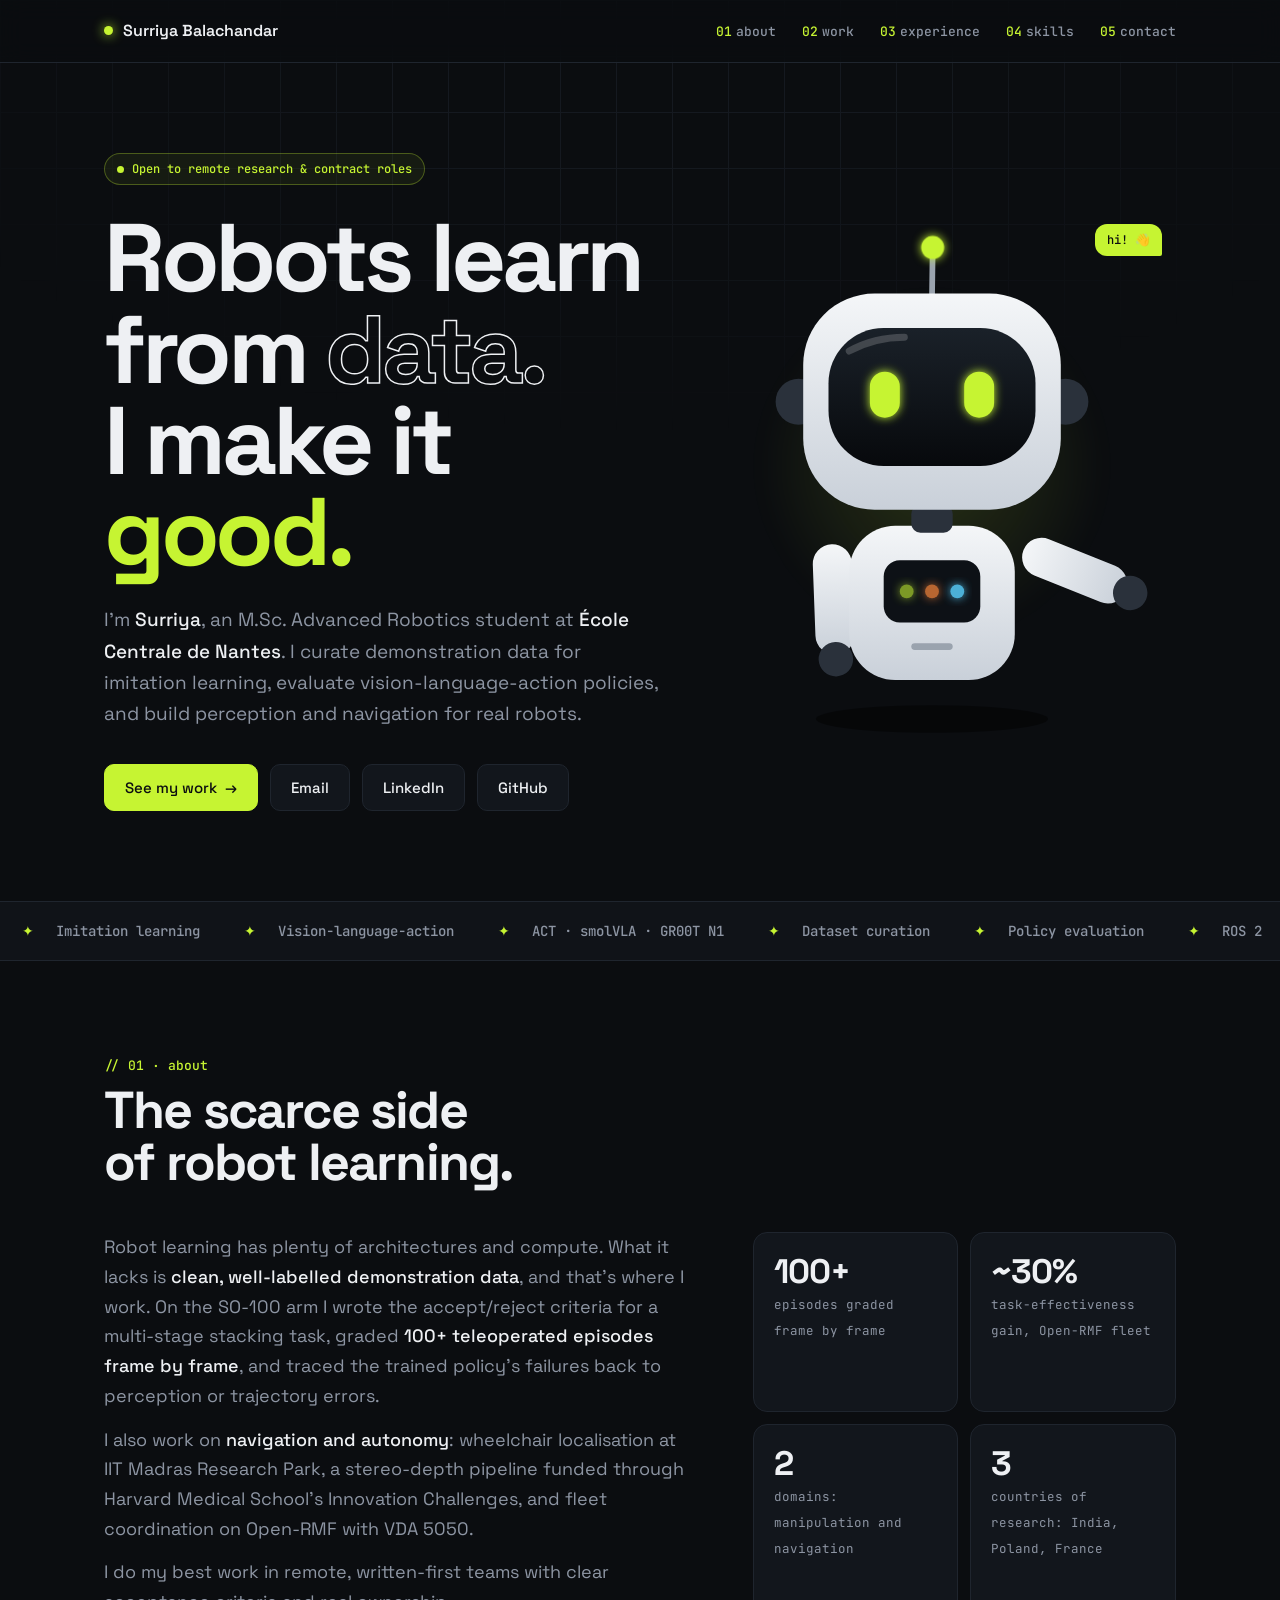
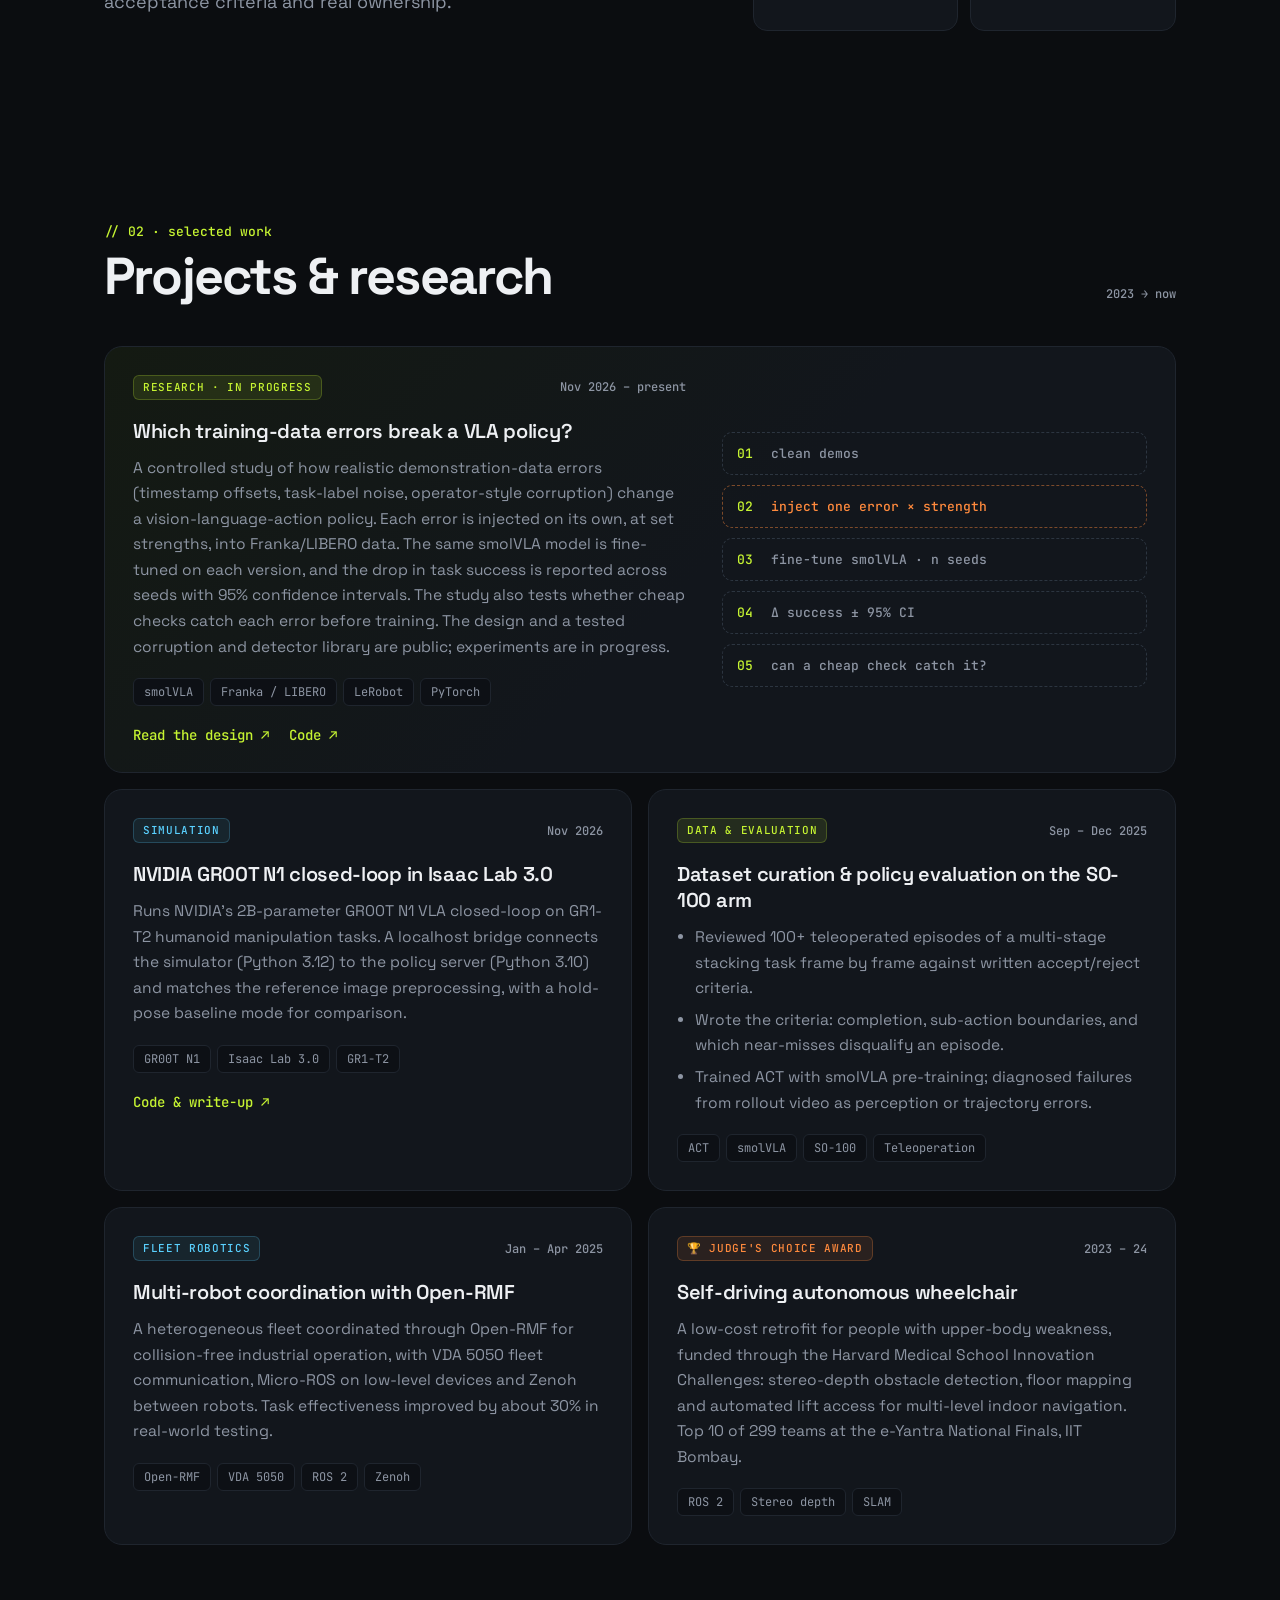
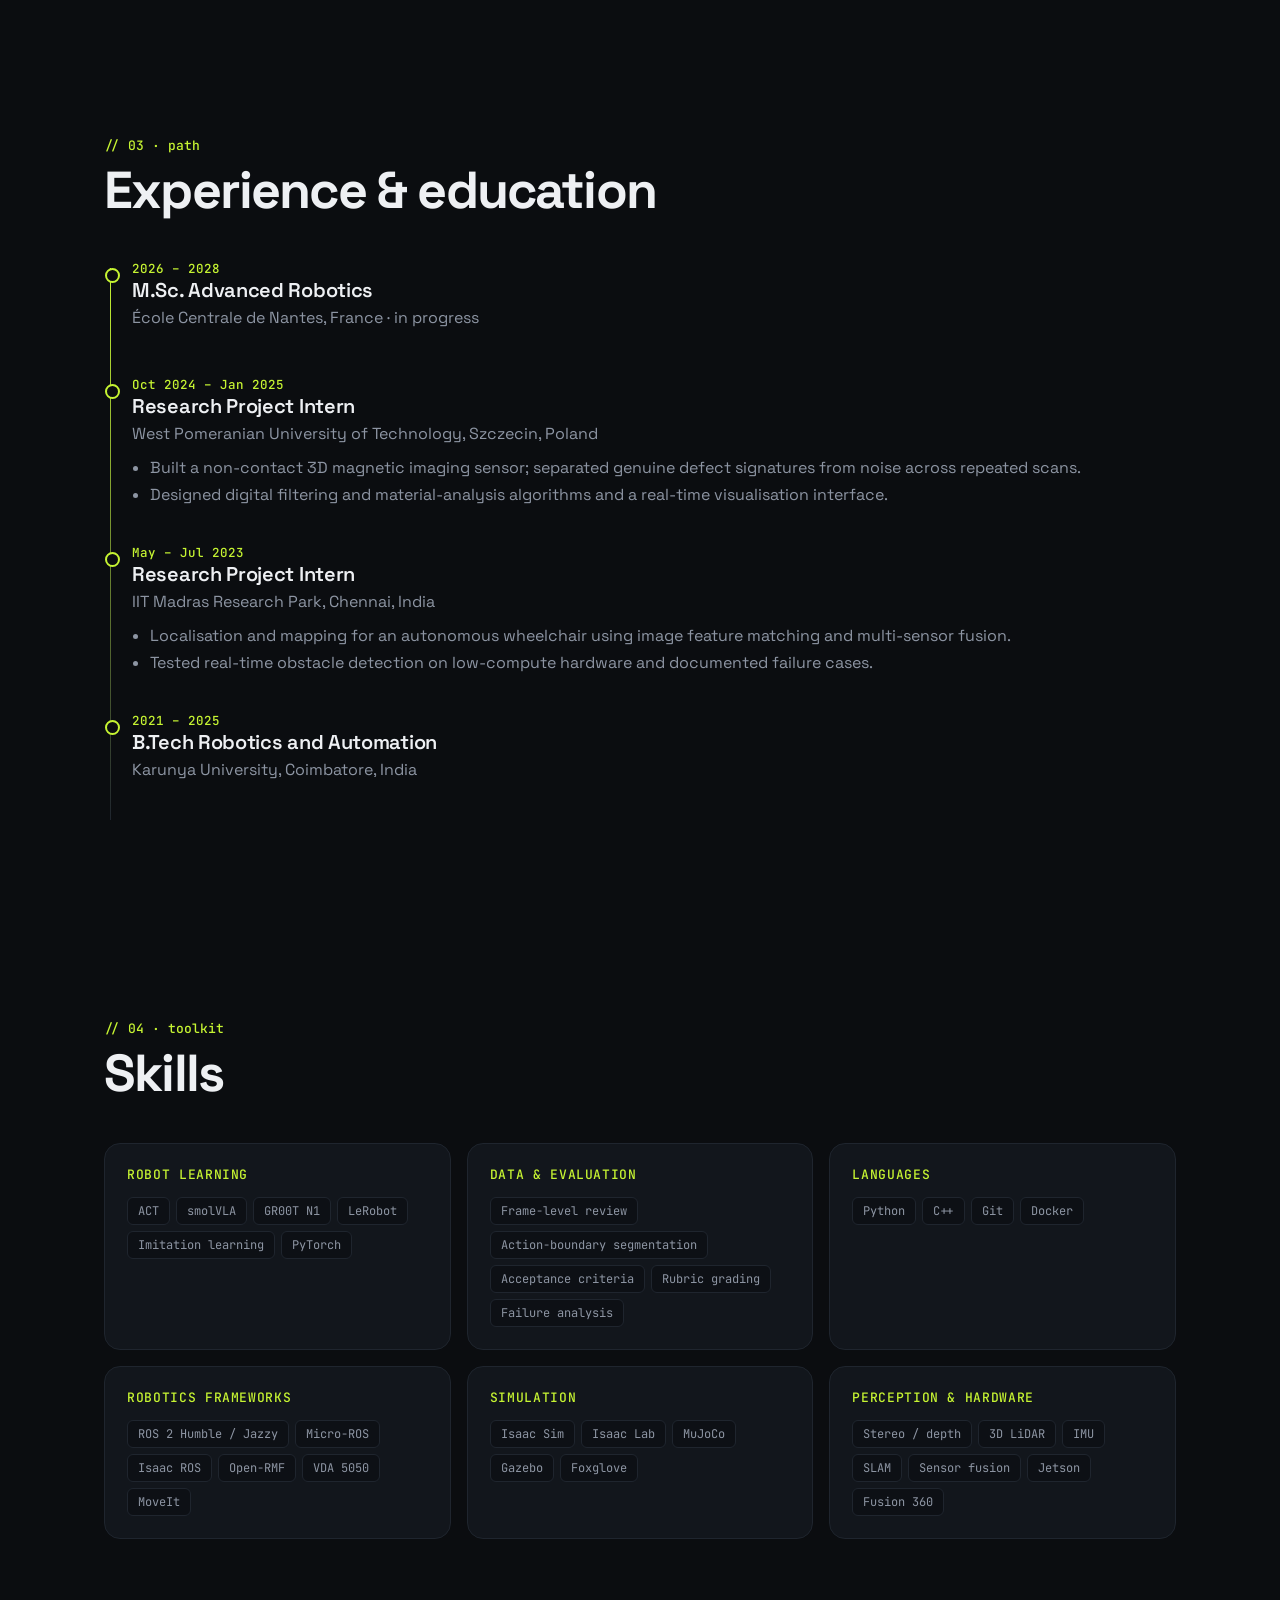
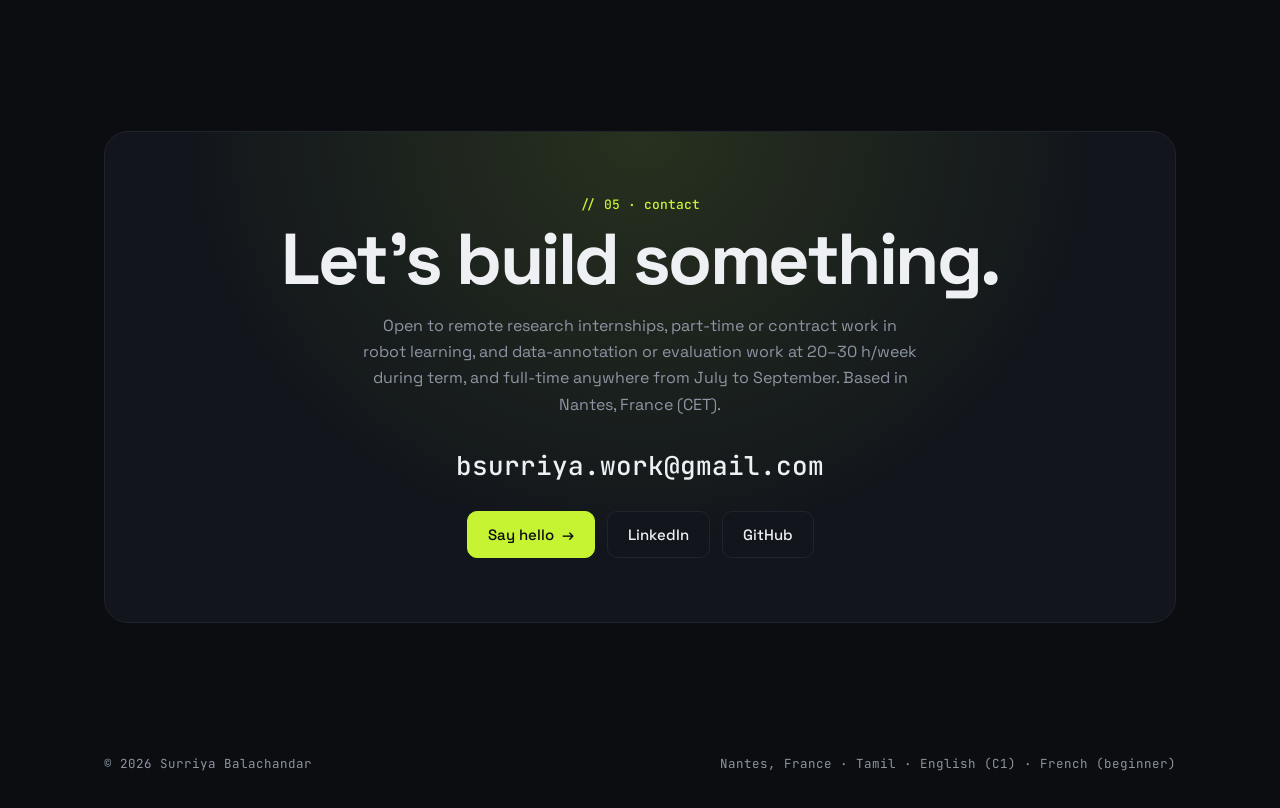
==== index.html @ 829dcd3b "Creative redesign: dark lab theme, bento projects, interactive robot character" ====
<!DOCTYPE html>
<html lang="en">
<head>
<meta charset="UTF-8">
<meta name="viewport" content="width=device-width, initial-scale=1.0">
<title>Surriya Balachandar · Robotics, Robot Data &amp; Evaluation</title>
<meta name="description" content="Surriya Balachandar: M.Sc. Advanced Robotics student at École Centrale de Nantes. Robot-learning data curation, VLA evaluation, manipulation and autonomous navigation.">
<meta property="og:title" content="Surriya Balachandar · Robotics, Robot Data &amp; Evaluation">
<meta property="og:description" content="Robot-learning data curation, VLA evaluation, manipulation and autonomous navigation.">
<meta property="og:type" content="website">
<meta property="og:url" content="https://surriya.vercel.app/">
<meta name="theme-color" content="#0b0d10">
<link rel="preconnect" href="https://fonts.googleapis.com">
<link rel="preconnect" href="https://fonts.gstatic.com" crossorigin>
<link href="https://fonts.googleapis.com/css2?family=Space+Grotesk:wght@400;500;600;700&family=JetBrains+Mono:wght@400;500&display=swap" rel="stylesheet">
<style>
:root{
  --bg:#0b0d10; --bg2:#101318; --card:#12161c; --ink:#eef0f3; --muted:#8d95a3; --line:#1f252e;
  --lime:#c6f432; --orange:#ff8a3d; --cyan:#5ad1ff;
  --sans:"Space Grotesk",system-ui,-apple-system,"Segoe UI",sans-serif;
  --mono:"JetBrains Mono",ui-monospace,Menlo,monospace;
  color-scheme:dark;
}
*{box-sizing:border-box}
html{scroll-behavior:smooth}
body{margin:0;background:var(--bg);color:var(--ink);font:16px/1.65 var(--sans);-webkit-font-smoothing:antialiased;overflow-x:hidden}
body::before{content:"";position:fixed;inset:0;z-index:-1;pointer-events:none;
  background-image:linear-gradient(var(--line) 1px,transparent 1px),linear-gradient(90deg,var(--line) 1px,transparent 1px);
  background-size:56px 56px;mask-image:radial-gradient(ellipse 80% 60% at 50% 0%,#000 30%,transparent 80%);opacity:.55}
a{color:var(--lime);text-decoration:none}
.wrap{max-width:1120px;margin:0 auto;padding-inline:24px}
::selection{background:var(--lime);color:#000}

/* nav */
header.nav{position:sticky;top:0;z-index:20;background:rgba(11,13,16,.72);backdrop-filter:blur(12px);border-bottom:1px solid var(--line)}
header.nav .wrap{display:flex;align-items:center;justify-content:space-between;height:62px}
.brand{display:flex;align-items:center;gap:10px;color:var(--ink);font-weight:600}
.brand i{width:9px;height:9px;border-radius:50%;background:var(--lime);box-shadow:0 0 12px var(--lime);animation:pulse 2s infinite}
@keyframes pulse{50%{opacity:.35}}
nav ul{display:flex;gap:26px;list-style:none;margin:0;padding:0;font:500 13px var(--mono)}
nav a{color:var(--muted)} nav a:hover{color:var(--lime)}
nav a span{color:var(--lime);margin-right:4px}

/* hero */
.hero{display:grid;grid-template-columns:1.15fr 1fr;gap:24px;align-items:center;min-height:calc(100vh - 62px);padding-block:40px}
.status-pill{display:inline-flex;align-items:center;gap:8px;font:500 12px var(--mono);color:var(--lime);
  border:1px solid rgba(198,244,50,.3);background:rgba(198,244,50,.06);padding:7px 12px;border-radius:999px;margin-bottom:28px}
.status-pill i{width:7px;height:7px;border-radius:50%;background:var(--lime);animation:pulse 1.6s infinite}
h1{font-size:clamp(46px,8vw,96px);line-height:.95;letter-spacing:-.045em;margin:0 0 26px;font-weight:700}
h1 .outline{color:transparent;-webkit-text-stroke:1.5px var(--ink)}
h1 .hl{color:var(--lime)}
.lede{font-size:clamp(17px,1.9vw,19px);color:var(--muted);max-width:52ch;margin:0 0 34px}
.lede b{color:var(--ink);font-weight:500}
.cta{display:flex;flex-wrap:wrap;gap:12px}
.btn{display:inline-flex;align-items:center;gap:8px;padding:13px 20px;border-radius:10px;font:500 15px var(--sans);
  border:1px solid var(--line);color:var(--ink);background:var(--card);transition:transform .2s,border-color .2s,background .2s}
.btn:hover{transform:translateY(-2px);border-color:var(--muted)}
.btn.primary{background:var(--lime);color:#0b0d10;border-color:var(--lime)}
.btn.primary:hover{background:#d6ff55}
.btn .arr{transition:transform .2s} .btn:hover .arr{transform:translateX(3px)}

/* robot */
.bot-stage{position:relative;justify-self:center;width:100%;max-width:460px;aspect-ratio:400/460}
.bot-stage::before{content:"";position:absolute;inset:12% 8% 18%;border-radius:50%;
  background:radial-gradient(circle,rgba(198,244,50,.16),transparent 65%);filter:blur(10px)}
.bot-stage svg{position:relative;width:100%;height:100%;overflow:visible}
.bot-say{position:absolute;top:2%;right:0;font:500 12px var(--mono);color:#0b0d10;background:var(--lime);
  padding:8px 12px;border-radius:12px 12px 2px 12px;opacity:0;transform:translateY(6px);transition:.3s;pointer-events:none;white-space:nowrap}
.bot-say.on{opacity:1;transform:none}

/* ticker */
.ticker{border-block:1px solid var(--line);background:var(--bg2);overflow:hidden;white-space:nowrap;padding-block:16px}
.ticker div{display:inline-block;animation:scroll 40s linear infinite;font:500 14px var(--mono);color:var(--muted)}
.ticker span{margin-inline:22px} .ticker span::before{content:"✦";color:var(--lime);margin-right:22px}
@keyframes scroll{to{transform:translateX(-50%)}}

/* sections */
section{padding-block:96px}
.sec-head{display:flex;align-items:flex-end;justify-content:space-between;gap:20px;margin-bottom:44px;flex-wrap:wrap}
.kicker{font:500 13px var(--mono);color:var(--lime);margin-bottom:10px;display:block}
h2{font-size:clamp(32px,4.4vw,52px);line-height:1;letter-spacing:-.035em;margin:0;font-weight:700}
h3{font-size:20px;margin:0;letter-spacing:-.015em;font-weight:600;line-height:1.3}
p{margin:0 0 14px}
.muted{color:var(--muted)}

/* about */
.about{display:grid;grid-template-columns:1.4fr 1fr;gap:56px}
.about p{font-size:18px;color:var(--muted)} .about p b{color:var(--ink);font-weight:500}
.stats{display:grid;grid-template-columns:1fr 1fr;gap:12px}
.stat{border:1px solid var(--line);background:var(--card);border-radius:14px;padding:20px}
.stat strong{display:block;font-size:34px;letter-spacing:-.03em;line-height:1.1;color:var(--ink)}
.stat span{font:400 12.5px/1.4 var(--mono);color:var(--muted)}

/* bento */
.bento{display:grid;grid-template-columns:repeat(6,1fr);gap:16px}
.card{--mx:50%;--my:50%;position:relative;grid-column:span 3;background:var(--card);border:1px solid var(--line);border-radius:18px;
  padding:28px;overflow:hidden;transition:border-color .3s,transform .3s}
.card::before{content:"";position:absolute;inset:0;pointer-events:none;opacity:0;transition:opacity .3s;
  background:radial-gradient(420px circle at var(--mx) var(--my),rgba(198,244,50,.09),transparent 45%)}
.card:hover{border-color:#2f3845;transform:translateY(-3px)} .card:hover::before{opacity:1}
.card.wide{grid-column:span 6;display:grid;grid-template-columns:1.3fr 1fr;gap:36px;
  background:linear-gradient(135deg,#141a12,var(--card) 55%)}
.card.third{grid-column:span 2}
.card .top{display:flex;justify-content:space-between;align-items:center;gap:12px;margin-bottom:18px;flex-wrap:wrap}
.chip{font:500 11px/1 var(--mono);text-transform:uppercase;letter-spacing:.06em;padding:6px 9px;border-radius:6px;
  background:rgba(198,244,50,.1);color:var(--lime);border:1px solid rgba(198,244,50,.22)}
.chip.o{background:rgba(255,138,61,.1);color:var(--orange);border-color:rgba(255,138,61,.25)}
.chip.c{background:rgba(90,209,255,.08);color:var(--cyan);border-color:rgba(90,209,255,.22)}
.date{font:500 12px var(--mono);color:var(--muted)}
.card p,.card li{color:var(--muted);font-size:15.5px}
.card h3{margin-bottom:12px}
.card ul{margin:0;padding-left:18px} .card li{margin-bottom:6px}
.tags{display:flex;flex-wrap:wrap;gap:6px;margin-top:18px}
.tags span{font:400 12px/1 var(--mono);padding:7px 10px;border-radius:6px;background:#0d1015;border:1px solid var(--line);color:var(--muted)}
.links{display:flex;flex-wrap:wrap;gap:20px;margin-top:20px;font:500 14px var(--mono)}
.links a:hover{text-decoration:underline}
.pipeline{align-self:center;display:grid;gap:10px;font:500 13px var(--mono)}
.pipeline div{display:flex;align-items:center;gap:12px;padding:12px 14px;border:1px dashed #2c3540;border-radius:10px;color:var(--muted)}
.pipeline b{color:var(--lime);font-weight:500;width:22px}
.pipeline .x{border-color:rgba(255,138,61,.45);color:var(--orange)}

/* experience */
.tl{position:relative;padding-left:28px}
.tl::before{content:"";position:absolute;left:6px;top:8px;bottom:8px;width:1px;background:linear-gradient(var(--lime),var(--line))}
.job{position:relative;padding-bottom:36px}
.job::before{content:"";position:absolute;left:-27px;top:8px;width:11px;height:11px;border-radius:50%;background:var(--bg);border:2px solid var(--lime)}
.job .when{font:500 12.5px var(--mono);color:var(--lime)}
.job .org{color:var(--muted);margin:2px 0 8px}
.job ul{margin:0;padding-left:18px;color:var(--muted)}

/* skills */
.skills{display:grid;grid-template-columns:repeat(3,1fr);gap:16px}
.skill{border:1px solid var(--line);background:var(--card);border-radius:16px;padding:22px}
.skill h3{font:500 13px var(--mono);color:var(--lime);margin-bottom:14px;text-transform:uppercase;letter-spacing:.05em}
.skill .tags{margin:0}

/* contact */
.contact{border:1px solid var(--line);border-radius:24px;padding:clamp(28px,6vw,64px);text-align:center;
  background:radial-gradient(ellipse at 50% 0%,rgba(198,244,50,.12),transparent 60%),var(--card)}
.contact h2{font-size:clamp(36px,6vw,72px);margin-bottom:18px}
.contact p{color:var(--muted);max-width:56ch;margin:0 auto 30px}
.contact .cta{justify-content:center}
.contact .mail{display:block;font:500 clamp(18px,3vw,26px) var(--mono);color:var(--ink);margin-bottom:28px;word-break:break-all}
.contact .mail:hover{color:var(--lime)}
footer{padding-block:36px;font:400 12.5px var(--mono);color:var(--muted)}
footer .wrap{display:flex;justify-content:space-between;gap:16px;flex-wrap:wrap}

.reveal{opacity:0;transform:translateY(24px);transition:opacity .7s ease,transform .7s ease}
.reveal.in{opacity:1;transform:none}

@media (max-width:900px){
  nav ul{display:none}
  .hero{grid-template-columns:1fr;min-height:0;padding-block:24px 56px}
  .bot-stage{max-width:300px;order:-1}
  .about,.card.wide{grid-template-columns:1fr;gap:28px}
  .card,.card.third{grid-column:span 6}
  .skills{grid-template-columns:1fr}
  section{padding-block:64px}
}
@media (prefers-reduced-motion:reduce){
  *{animation:none!important;transition:none!important} .reveal{opacity:1;transform:none}
}
</style>
</head>
<body>

<header class="nav">
  <div class="wrap">
    <a class="brand" href="#top"><i></i>Surriya Balachandar</a>
    <nav><ul>
      <li><a href="#about"><span>01</span>about</a></li>
      <li><a href="#work"><span>02</span>work</a></li>
      <li><a href="#experience"><span>03</span>experience</a></li>
      <li><a href="#skills"><span>04</span>skills</a></li>
      <li><a href="#contact"><span>05</span>contact</a></li>
    </ul></nav>
  </div>
</header>

<main id="top">
  <div class="wrap hero">
    <div>
      <span class="status-pill"><i></i>Open to remote research &amp; contract roles</span>
      <h1>Robots learn<br>from <span class="outline">data.</span><br>I make it <span class="hl">good.</span></h1>
      <p class="lede">I'm <b>Surriya</b>, an M.Sc. Advanced Robotics student at <b>École Centrale de Nantes</b>.
        I curate demonstration data for imitation learning, evaluate vision-language-action policies, and build
        perception and navigation for real robots.</p>
      <div class="cta">
        <a class="btn primary" href="#work">See my work <span class="arr">→</span></a>
        <a class="btn" href="mailto:bsurriya.work@gmail.com">Email</a>
        <a class="btn" href="https://www.linkedin.com/in/b-surriya" target="_blank" rel="noopener">LinkedIn</a>
        <a class="btn" href="https://github.com/Surriya1010" target="_blank" rel="noopener">GitHub</a>
      </div>
    </div>

    <div class="bot-stage" aria-hidden="true">
      <div class="bot-say" id="say">hi! 👋</div>
      <svg id="bot" viewBox="0 0 400 460">
        <defs>
          <linearGradient id="shell" x1="0" y1="0" x2="0" y2="1"><stop offset="0" stop-color="#f4f6f8"/><stop offset="1" stop-color="#c9d0d9"/></linearGradient>
          <linearGradient id="visor" x1="0" y1="0" x2="0" y2="1"><stop offset="0" stop-color="#1a2129"/><stop offset="1" stop-color="#07090c"/></linearGradient>
          <filter id="glow" x="-50%" y="-50%" width="200%" height="200%"><feGaussianBlur stdDeviation="4" result="b"/><feMerge><feMergeNode in="b"/><feMergeNode in="SourceGraphic"/></feMerge></filter>
        </defs>
        <ellipse id="shadow" cx="200" cy="440" rx="95" ry="12" fill="#000" opacity=".45"/>
        <g id="body">
          <!-- arms -->
          <g id="armL" transform="rotate(0 128 300)">
            <rect x="96" y="292" width="34" height="96" rx="17" fill="url(#shell)"/>
            <circle cx="113" cy="392" r="15" fill="#2a313b"/>
          </g>
          <g id="armR" transform="rotate(0 272 300)">
            <rect x="270" y="292" width="34" height="96" rx="17" fill="url(#shell)"/>
            <circle cx="287" cy="392" r="15" fill="#2a313b"/>
          </g>
          <!-- torso -->
          <rect x="128" y="276" width="144" height="134" rx="40" fill="url(#shell)"/>
          <rect x="158" y="306" width="84" height="54" rx="14" fill="#0d1116"/>
          <circle cx="178" cy="333" r="6" fill="#c6f432" filter="url(#glow)"><animate attributeName="opacity" values="1;.3;1" dur="1.4s" repeatCount="indefinite"/></circle>
          <circle cx="200" cy="333" r="6" fill="#ff8a3d" filter="url(#glow)"><animate attributeName="opacity" values=".3;1;.3" dur="1.4s" repeatCount="indefinite"/></circle>
          <circle cx="222" cy="333" r="6" fill="#5ad1ff" filter="url(#glow)"><animate attributeName="opacity" values="1;.4;1" dur="2.1s" repeatCount="indefinite"/></circle>
          <rect x="182" y="378" width="36" height="6" rx="3" fill="#9aa3ae"/>
          <rect x="182" y="258" width="36" height="24" rx="8" fill="#2a313b"/>
          <!-- head -->
          <g id="head">
            <g id="antenna">
              <line x1="200" y1="78" x2="200" y2="40" stroke="#9aa3ae" stroke-width="5" stroke-linecap="round"/>
              <circle id="bulb" cx="200" cy="34" r="10" fill="#c6f432" filter="url(#glow)"/>
            </g>
            <circle cx="84" cy="168" r="20" fill="#2a313b"/>
            <circle cx="316" cy="168" r="20" fill="#2a313b"/>
            <rect x="88" y="74" width="224" height="188" rx="62" fill="url(#shell)"/>
            <rect x="110" y="104" width="180" height="120" rx="48" fill="url(#visor)"/>
            <path d="M128 124 Q150 112 176 112" stroke="#fff" stroke-opacity=".18" stroke-width="6" stroke-linecap="round" fill="none"/>
            <g id="eyes" filter="url(#glow)">
              <g id="eyeOpen" fill="#c6f432">
                <rect id="eL" x="146" y="142" width="26" height="40" rx="13"/>
                <rect id="eR" x="228" y="142" width="26" height="40" rx="13"/>
              </g>
              <g id="eyeHappy" fill="none" stroke="#c6f432" stroke-width="8" stroke-linecap="round" opacity="0">
                <path d="M144 170 Q159 148 174 170"/><path d="M226 170 Q241 148 256 170"/>
              </g>
            </g>
            <ellipse id="blushL" cx="134" cy="200" rx="12" ry="6" fill="#ff8a3d" opacity="0"/>
            <ellipse id="blushR" cx="266" cy="200" rx="12" ry="6" fill="#ff8a3d" opacity="0"/>
          </g>
        </g>
      </svg>
    </div>
  </div>

  <div class="ticker" aria-hidden="true"><div>
    <span>Imitation learning</span><span>Vision-language-action</span><span>ACT · smolVLA · GR00T N1</span><span>Dataset curation</span><span>Policy evaluation</span><span>ROS 2</span><span>SLAM</span><span>Isaac Lab</span><span>Open-RMF · VDA 5050</span><span>Stereo depth</span>
    <span>Imitation learning</span><span>Vision-language-action</span><span>ACT · smolVLA · GR00T N1</span><span>Dataset curation</span><span>Policy evaluation</span><span>ROS 2</span><span>SLAM</span><span>Isaac Lab</span><span>Open-RMF · VDA 5050</span><span>Stereo depth</span>
  </div></div>

  <section id="about" class="wrap">
    <div class="sec-head reveal"><div><span class="kicker">// 01 · about</span><h2>The scarce side<br>of robot learning.</h2></div></div>
    <div class="about">
      <div class="reveal">
        <p>Robot learning has plenty of architectures and compute. What it lacks is <b>clean, well-labelled
          demonstration data</b>, and that's where I work. On the SO-100 arm I wrote the accept/reject criteria for a
          multi-stage stacking task, graded <b>100+ teleoperated episodes frame by frame</b>, and traced the trained
          policy's failures back to perception or trajectory errors.</p>
        <p>I also work on <b>navigation and autonomy</b>: wheelchair localisation at IIT Madras Research Park, a
          stereo-depth pipeline funded through Harvard Medical School's Innovation Challenges, and fleet
          coordination on Open-RMF with VDA 5050.</p>
        <p>I do my best work in remote, written-first teams with clear acceptance criteria and real ownership.</p>
      </div>
      <div class="stats reveal">
        <div class="stat"><strong>100+</strong><span>episodes graded frame by frame</span></div>
        <div class="stat"><strong>~30%</strong><span>task-effectiveness gain, Open-RMF fleet</span></div>
        <div class="stat"><strong>2</strong><span>domains: manipulation and navigation</span></div>
        <div class="stat"><strong>3</strong><span>countries of research: India, Poland, France</span></div>
      </div>
    </div>
  </section>

  <section id="work" class="wrap">
    <div class="sec-head reveal"><div><span class="kicker">// 02 · selected work</span><h2>Projects &amp; research</h2></div>
      <span class="date">2023 → now</span></div>
    <div class="bento">

      <article class="card wide reveal">
        <div>
          <div class="top"><span class="chip">Research · in progress</span><span class="date">Nov 2026 – present</span></div>
          <h3>Which training-data errors break a VLA policy?</h3>
          <p>A controlled study of how realistic demonstration-data errors (timestamp offsets, task-label noise,
            operator-style corruption) change a vision-language-action policy. Each error is injected on its own, at
            set strengths, into Franka/LIBERO data. The same smolVLA model is fine-tuned on each version, and the drop
            in task success is reported across seeds with 95% confidence intervals. The study also tests whether cheap
            checks catch each error before training. The design and a tested corruption and detector library are
            public; experiments are in progress.</p>
          <div class="tags"><span>smolVLA</span><span>Franka / LIBERO</span><span>LeRobot</span><span>PyTorch</span></div>
          <div class="links">
            <a href="https://github.com/Surriya1010/vla-data-errors/blob/main/docs/experiment-design.md" target="_blank" rel="noopener">Read the design ↗</a>
            <a href="https://github.com/Surriya1010/vla-data-errors" target="_blank" rel="noopener">Code ↗</a>
          </div>
        </div>
        <div class="pipeline" aria-hidden="true">
          <div><b>01</b>clean demos</div>
          <div class="x"><b>02</b>inject one error × strength</div>
          <div><b>03</b>fine-tune smolVLA · n seeds</div>
          <div><b>04</b>Δ success ± 95% CI</div>
          <div><b>05</b>can a cheap check catch it?</div>
        </div>
      </article>

      <article class="card reveal">
        <div class="top"><span class="chip c">Simulation</span><span class="date">Nov 2026</span></div>
        <h3>NVIDIA GR00T N1 closed-loop in Isaac Lab 3.0</h3>
        <p>Runs NVIDIA's 2B-parameter GR00T N1 VLA closed-loop on GR1-T2 humanoid manipulation tasks. A localhost
          bridge connects the simulator (Python 3.12) to the policy server (Python 3.10) and matches the reference
          image preprocessing, with a hold-pose baseline mode for comparison.</p>
        <div class="tags"><span>GR00T N1</span><span>Isaac Lab 3.0</span><span>GR1-T2</span></div>
        <div class="links"><a href="https://github.com/Surriya1010/gr00t-isaaclab" target="_blank" rel="noopener">Code &amp; write-up ↗</a></div>
      </article>

      <article class="card reveal">
        <div class="top"><span class="chip">Data &amp; evaluation</span><span class="date">Sep – Dec 2025</span></div>
        <h3>Dataset curation &amp; policy evaluation on the SO-100 arm</h3>
        <ul>
          <li>Reviewed 100+ teleoperated episodes of a multi-stage stacking task frame by frame against written accept/reject criteria.</li>
          <li>Wrote the criteria: completion, sub-action boundaries, and which near-misses disqualify an episode.</li>
          <li>Trained ACT with smolVLA pre-training; diagnosed failures from rollout video as perception or trajectory errors.</li>
        </ul>
        <div class="tags"><span>ACT</span><span>smolVLA</span><span>SO-100</span><span>Teleoperation</span></div>
      </article>

      <article class="card reveal">
        <div class="top"><span class="chip c">Fleet robotics</span><span class="date">Jan – Apr 2025</span></div>
        <h3>Multi-robot coordination with Open-RMF</h3>
        <p>A heterogeneous fleet coordinated through Open-RMF for collision-free industrial operation, with VDA 5050
          fleet communication, Micro-ROS on low-level devices and Zenoh between robots. Task effectiveness improved
          by about 30% in real-world testing.</p>
        <div class="tags"><span>Open-RMF</span><span>VDA 5050</span><span>ROS 2</span><span>Zenoh</span></div>
      </article>

      <article class="card reveal">
        <div class="top"><span class="chip o">🏆 Judge's Choice Award</span><span class="date">2023 – 24</span></div>
        <h3>Self-driving autonomous wheelchair</h3>
        <p>A low-cost retrofit for people with upper-body weakness, funded through the Harvard Medical School
          Innovation Challenges: stereo-depth obstacle detection, floor mapping and automated lift access for
          multi-level indoor navigation. Top 10 of 299 teams at the e-Yantra National Finals, IIT Bombay.</p>
        <div class="tags"><span>ROS 2</span><span>Stereo depth</span><span>SLAM</span></div>
      </article>

    </div>
  </section>

  <section id="experience" class="wrap">
    <div class="sec-head reveal"><div><span class="kicker">// 03 · path</span><h2>Experience &amp; education</h2></div></div>
    <div class="tl">
      <div class="job reveal"><div class="when">2026 – 2028</div><h3>M.Sc. Advanced Robotics</h3>
        <div class="org">École Centrale de Nantes, France · in progress</div></div>
      <div class="job reveal"><div class="when">Oct 2024 – Jan 2025</div><h3>Research Project Intern</h3>
        <div class="org">West Pomeranian University of Technology, Szczecin, Poland</div>
        <ul><li>Built a non-contact 3D magnetic imaging sensor; separated genuine defect signatures from noise across repeated scans.</li>
            <li>Designed digital filtering and material-analysis algorithms and a real-time visualisation interface.</li></ul></div>
      <div class="job reveal"><div class="when">May – Jul 2023</div><h3>Research Project Intern</h3>
        <div class="org">IIT Madras Research Park, Chennai, India</div>
        <ul><li>Localisation and mapping for an autonomous wheelchair using image feature matching and multi-sensor fusion.</li>
            <li>Tested real-time obstacle detection on low-compute hardware and documented failure cases.</li></ul></div>
      <div class="job reveal"><div class="when">2021 – 2025</div><h3>B.Tech Robotics and Automation</h3>
        <div class="org">Karunya University, Coimbatore, India</div></div>
    </div>
  </section>

  <section id="skills" class="wrap">
    <div class="sec-head reveal"><div><span class="kicker">// 04 · toolkit</span><h2>Skills</h2></div></div>
    <div class="skills">
      <div class="skill reveal"><h3>Robot learning</h3><div class="tags"><span>ACT</span><span>smolVLA</span><span>GR00T N1</span><span>LeRobot</span><span>Imitation learning</span><span>PyTorch</span></div></div>
      <div class="skill reveal"><h3>Data &amp; evaluation</h3><div class="tags"><span>Frame-level review</span><span>Action-boundary segmentation</span><span>Acceptance criteria</span><span>Rubric grading</span><span>Failure analysis</span></div></div>
      <div class="skill reveal"><h3>Languages</h3><div class="tags"><span>Python</span><span>C++</span><span>Git</span><span>Docker</span></div></div>
      <div class="skill reveal"><h3>Robotics frameworks</h3><div class="tags"><span>ROS 2 Humble / Jazzy</span><span>Micro-ROS</span><span>Isaac ROS</span><span>Open-RMF</span><span>VDA 5050</span><span>MoveIt</span></div></div>
      <div class="skill reveal"><h3>Simulation</h3><div class="tags"><span>Isaac Sim</span><span>Isaac Lab</span><span>MuJoCo</span><span>Gazebo</span><span>Foxglove</span></div></div>
      <div class="skill reveal"><h3>Perception &amp; hardware</h3><div class="tags"><span>Stereo / depth</span><span>3D LiDAR</span><span>IMU</span><span>SLAM</span><span>Sensor fusion</span><span>Jetson</span><span>Fusion 360</span></div></div>
    </div>
  </section>

  <section id="contact" class="wrap">
    <div class="contact reveal">
      <span class="kicker">// 05 · contact</span>
      <h2>Let's build something.</h2>
      <p>Open to remote research internships, part-time or contract work in robot learning, and data-annotation or
        evaluation work at 20–30 h/week during term, and full-time anywhere from July to September.
        Based in Nantes, France (CET).</p>
      <a class="mail" href="mailto:bsurriya.work@gmail.com">bsurriya.work@gmail.com</a>
      <div class="cta">
        <a class="btn primary" href="mailto:bsurriya.work@gmail.com">Say hello <span class="arr">→</span></a>
        <a class="btn" href="https://www.linkedin.com/in/b-surriya" target="_blank" rel="noopener">LinkedIn</a>
        <a class="btn" href="https://github.com/Surriya1010" target="_blank" rel="noopener">GitHub</a>
      </div>
    </div>
  </section>
</main>

<footer><div class="wrap"><span>© 2026 Surriya Balachandar</span><span>Nantes, France · Tamil · English (C1) · French (beginner)</span></div></footer>

<script>
(function(){
  var reduce=matchMedia('(prefers-reduced-motion: reduce)').matches;

  /* scroll reveal */
  var io=new IntersectionObserver(function(es){es.forEach(function(e){if(e.isIntersecting){e.target.classList.add('in');io.unobserve(e.target)}})},{threshold:.12});
  document.querySelectorAll('.reveal').forEach(function(el){io.observe(el)});

  /* card spotlight */
  document.querySelectorAll('.card').forEach(function(c){
    c.addEventListener('pointermove',function(e){var r=c.getBoundingClientRect();
      c.style.setProperty('--mx',(e.clientX-r.left)+'px');c.style.setProperty('--my',(e.clientY-r.top)+'px')});
  });

  /* robot */
  var svg=document.getElementById('bot'); if(!svg) return;
  var $=function(i){return document.getElementById(i)};
  var head=$('head'),eyes=$('eyes'),body=$('body'),armL=$('armL'),armR=$('armR'),ant=$('antenna'),
      open=$('eyeOpen'),happy=$('eyeHappy'),bL=$('blushL'),bR=$('blushR'),say=$('say'),shadow=$('shadow');
  var tx=0,ty=0,x=0,y=0,last=0,blink=1,nextBlink=1500,mood=0,moodT=0,wave=0;
  var lines=['hi! 👋','I like clean data.','hire my human →','beep boop.','that link looks fun!'];

  addEventListener('pointermove',function(e){
    var r=svg.getBoundingClientRect(),cx=r.left+r.width/2,cy=r.top+r.height*.36;
    tx=Math.max(-1,Math.min(1,(e.clientX-cx)/(innerWidth*.45)));
    ty=Math.max(-1,Math.min(1,(e.clientY-cy)/(innerHeight*.5)));
    last=performance.now();
  },{passive:true});

  function talk(t){say.textContent=t;say.classList.add('on');clearTimeout(talk.h);talk.h=setTimeout(function(){say.classList.remove('on')},1800)}
  document.querySelectorAll('a').forEach(function(a){
    a.addEventListener('pointerenter',function(){moodT=1});
    a.addEventListener('pointerleave',function(){moodT=0});
  });
  svg.style.cursor='pointer';
  svg.addEventListener('click',function(){wave=1;talk(lines[Math.floor(Math.random()*lines.length)])});
  setTimeout(function(){wave=1;talk('hi! 👋')},900);

  function frame(t){
    if(!reduce && t-last>4000){tx=Math.sin(t/2200)*.6;ty=Math.sin(t/1700)*.25}
    var k=reduce?1:.09; x+=(tx-x)*k; y+=(ty-y)*k; mood+=(moodT-mood)*.15;
    var bob=reduce?0:Math.sin(t/600)*4;
    /* blink */
    if(t>nextBlink){blink=0;nextBlink=t+2500+Math.random()*3000}
    blink+=(1-blink)*.25;
    body.setAttribute('transform','translate(0 '+bob+')');
    shadow.setAttribute('rx',95-bob*1.5);
    head.setAttribute('transform','translate('+(x*14)+' '+(y*8)+') rotate('+(x*7)+' 200 260)');
    eyes.setAttribute('transform','translate('+(x*24)+' '+(y*14)+') translate(200 162) scale(1 '+Math.max(.08,blink)+') translate(-200 -162)');
    ant.setAttribute('transform','rotate('+(-x*14+Math.sin(t/300)*3)+' 200 78)');
    open.setAttribute('opacity',1-mood); happy.setAttribute('opacity',mood);
    bL.setAttribute('opacity',mood*.8); bR.setAttribute('opacity',mood*.8);
    if(wave>0){wave-=.012; armR.setAttribute('transform','rotate('+(-150+Math.sin(t/90)*22)*Math.min(1,wave*3)+' 287 300)')}
    else armR.setAttribute('transform','rotate('+(x*8)+' 287 300)');
    armL.setAttribute('transform','rotate('+(x*8+Math.sin(t/700)*3)+' 113 300)');
    requestAnimationFrame(frame);
  }
  requestAnimationFrame(frame);
})();
</script>
</body>
</html>
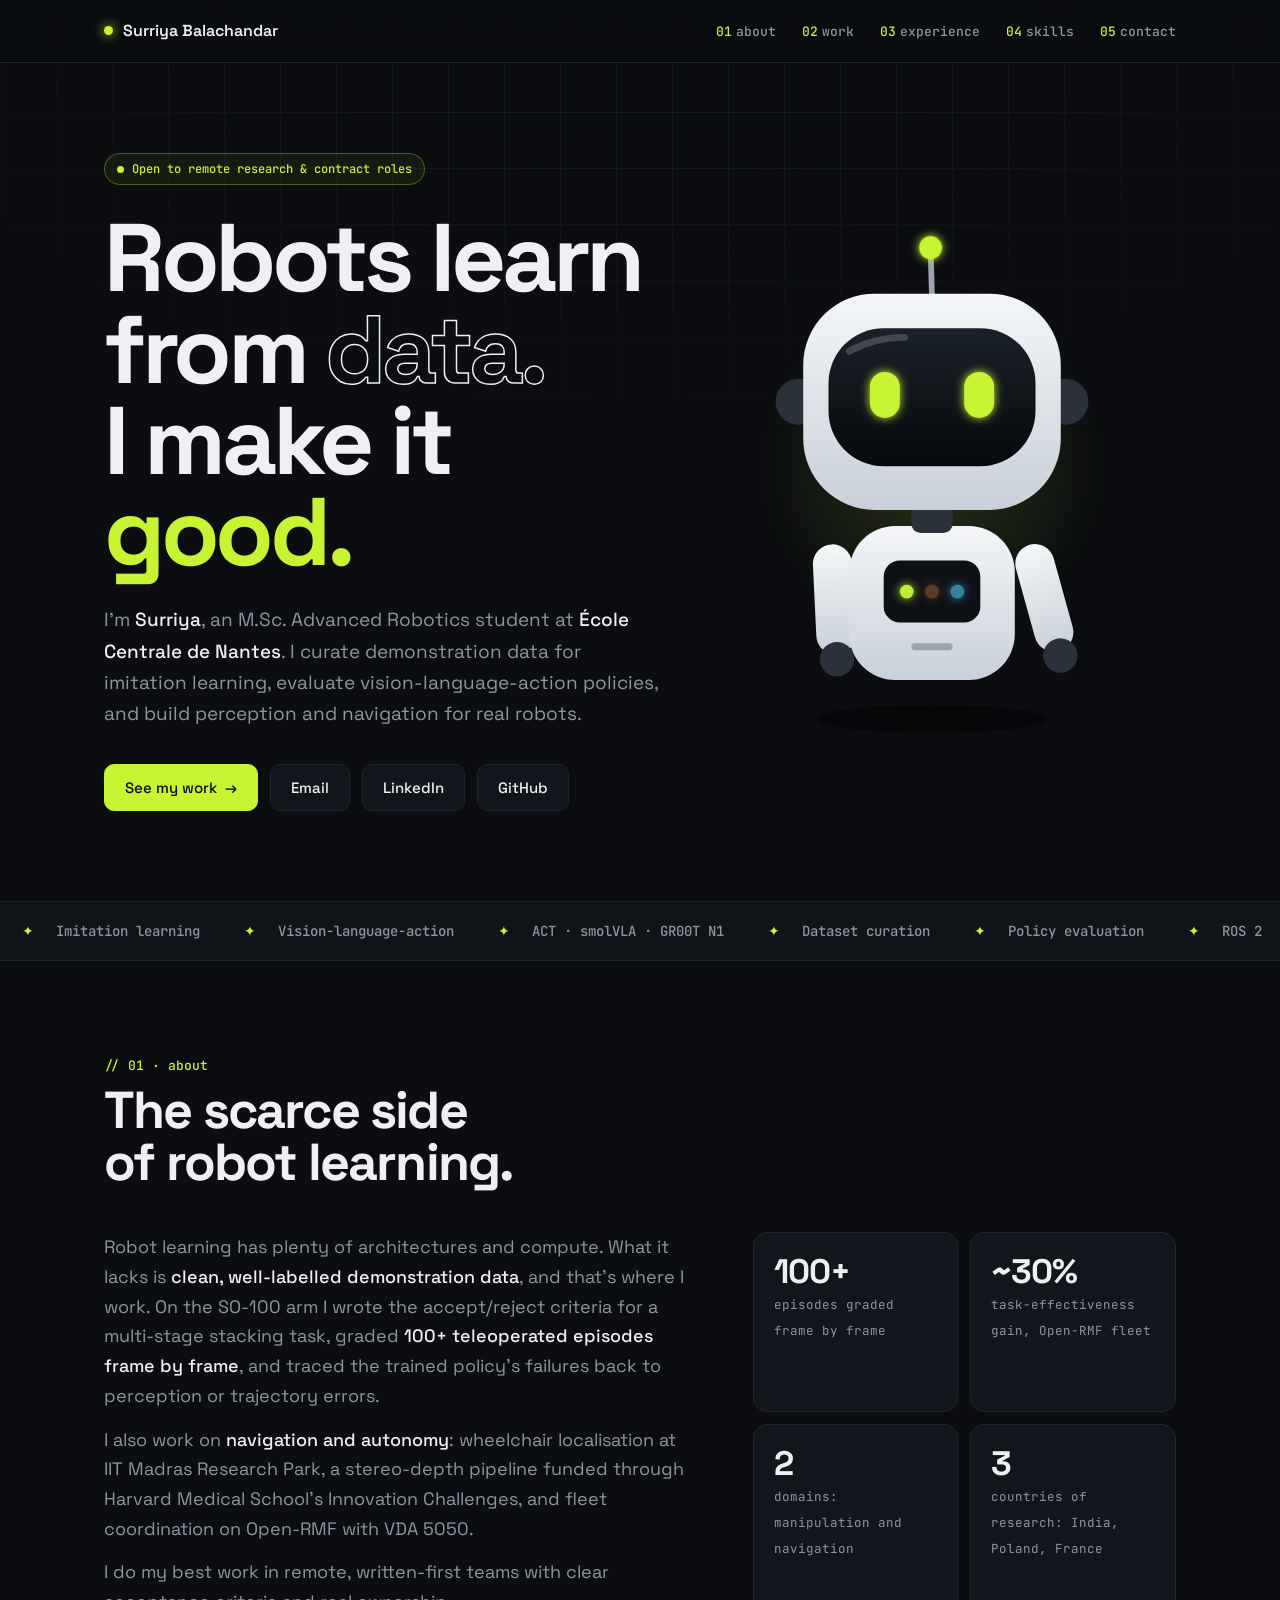
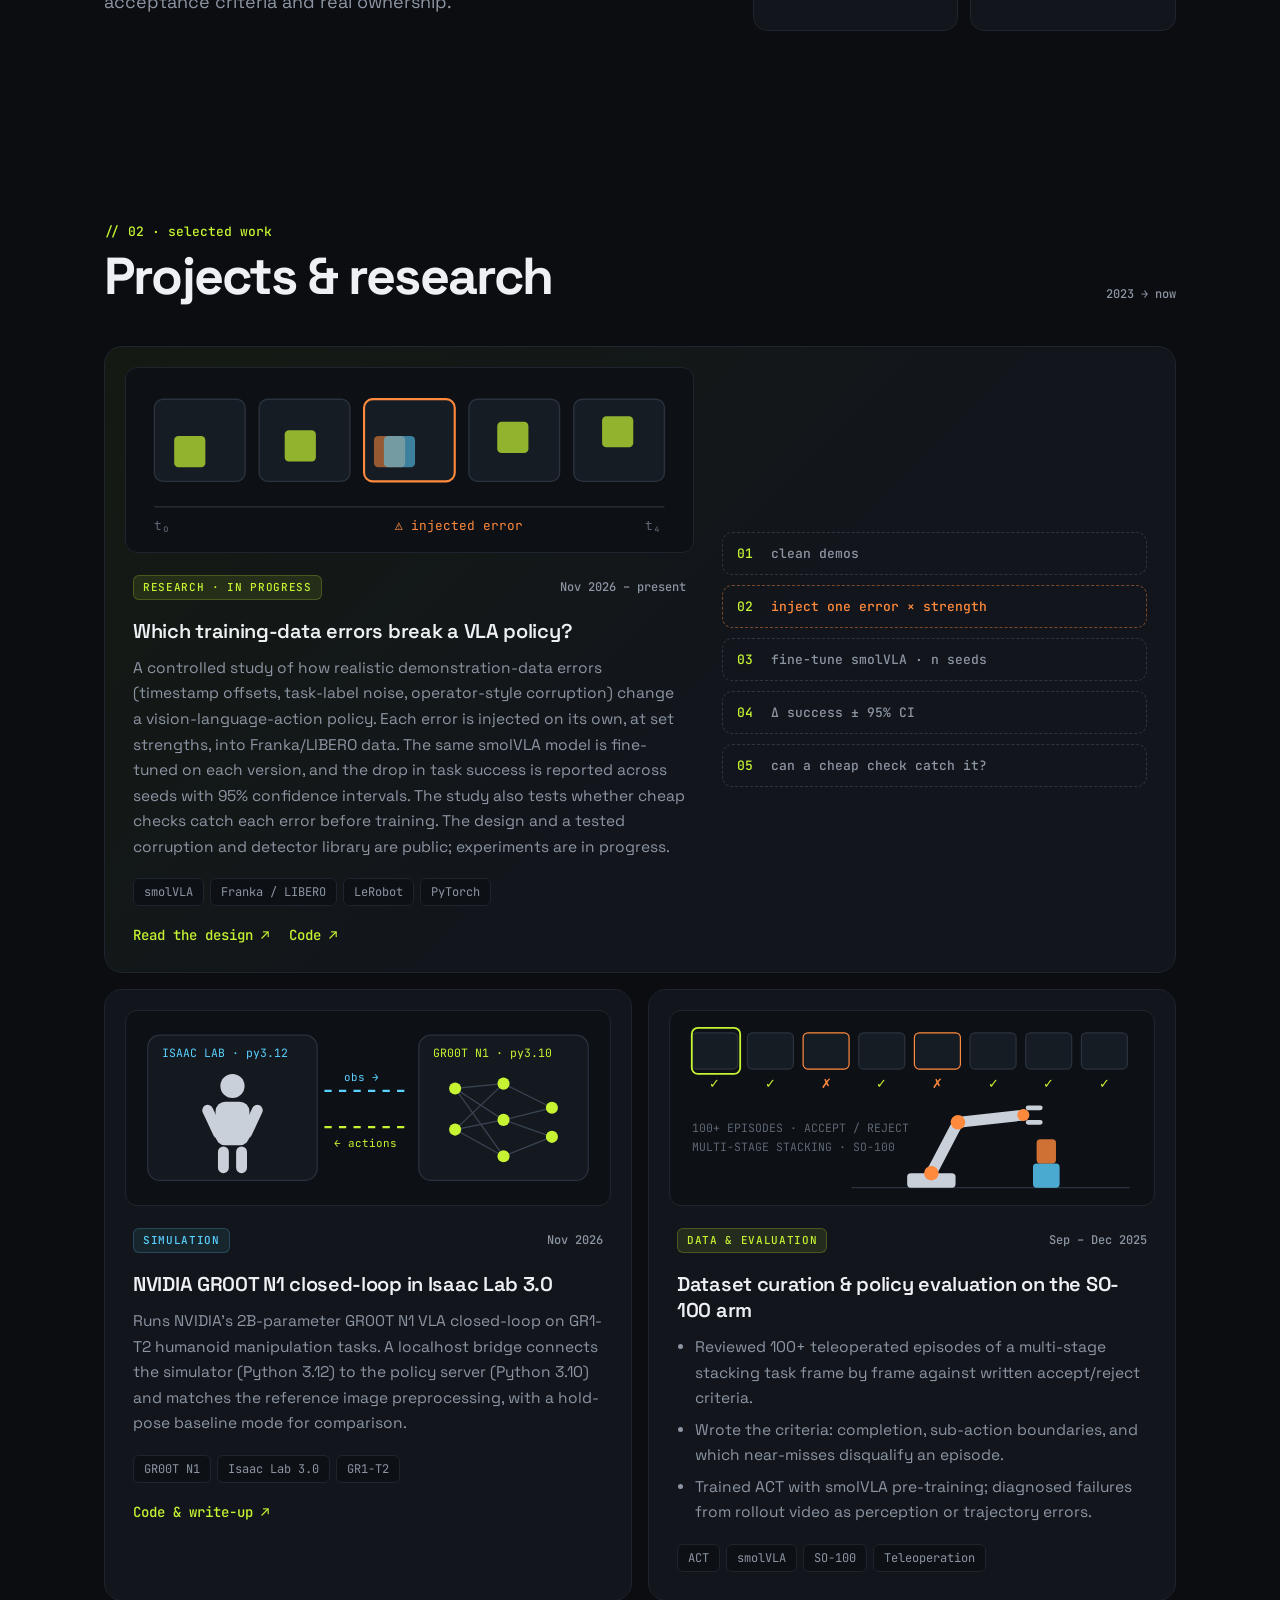
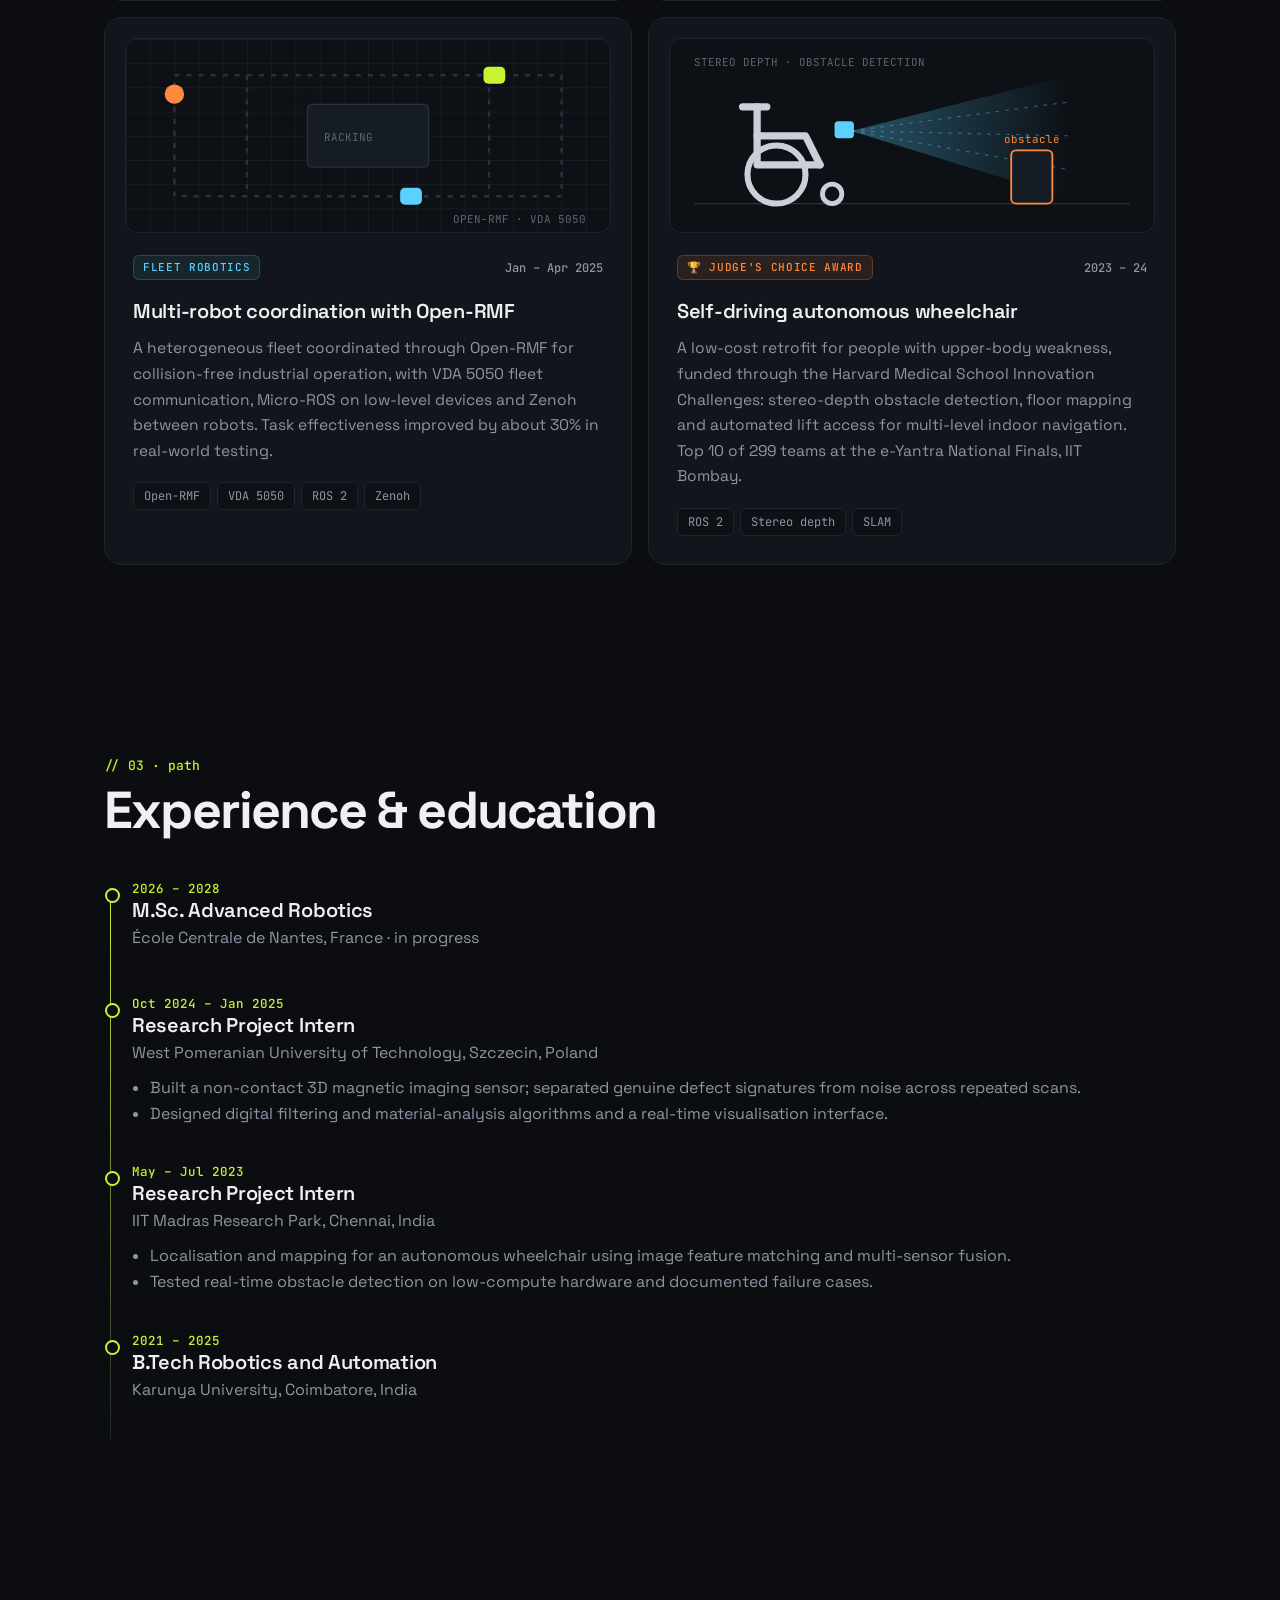
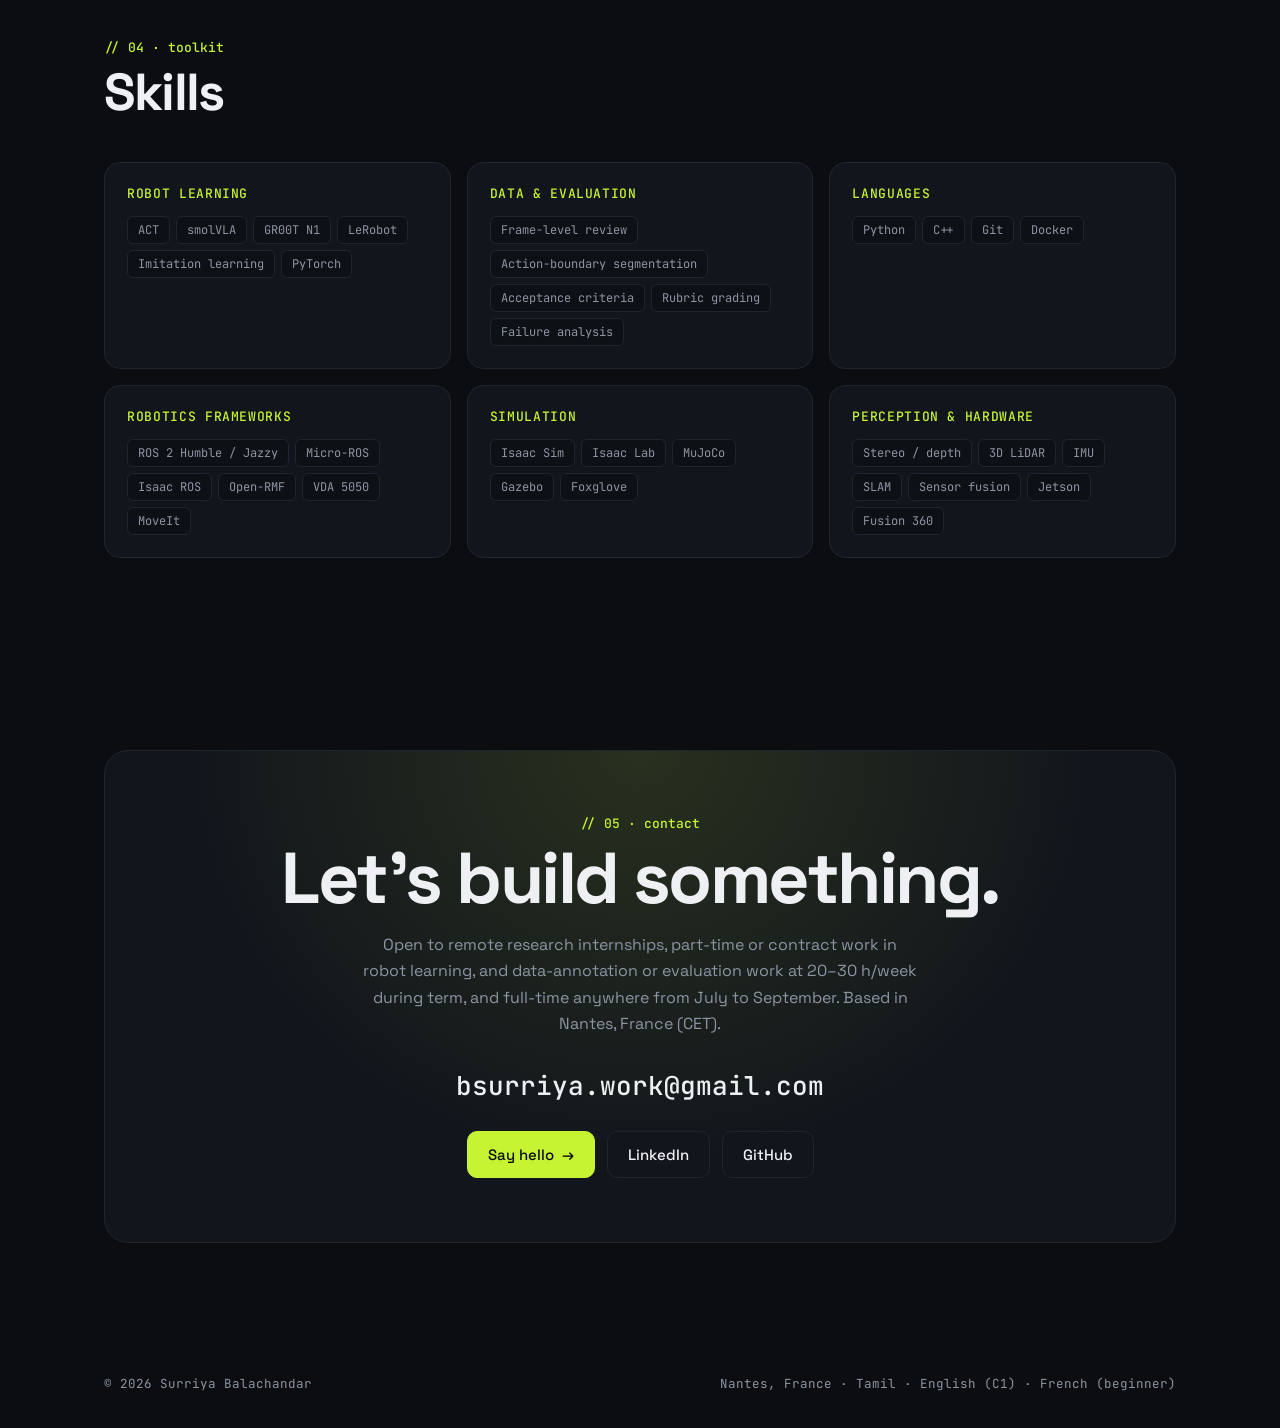
==== commit a8fc6876: "Add animated schematic illustrations to each project card" ====
--- a/index.html
+++ b/index.html
@@ -118,6 +118,20 @@
 .pipeline div{display:flex;align-items:center;gap:12px;padding:12px 14px;border:1px dashed #2c3540;border-radius:10px;color:var(--muted)}
 .pipeline b{color:var(--lime);font-weight:500;width:22px}
 .pipeline .x{border-color:rgba(255,138,61,.45);color:var(--orange)}
+
+.viz{margin:-8px -8px 22px;border-radius:12px;background:#0d1015;border:1px solid var(--line);overflow:hidden;position:relative}
+.viz svg{display:block;width:100%;height:auto}
+.viz .cap{position:absolute;left:12px;bottom:8px;font:500 10.5px var(--mono);color:#5d6673;letter-spacing:.04em}
+.viz text{font-family:var(--mono)}
+@keyframes dash{to{stroke-dashoffset:-24}}
+.flow{stroke-dasharray:6 6;animation:dash 1s linear infinite}
+.flow.rev{animation-direction:reverse}
+@keyframes glitch{0%,86%,100%{transform:none}88%{transform:translate(-3px,0)}92%{transform:translate(3px,0)}}
+.glitch{animation:glitch 2.6s steps(1) infinite}
+@keyframes scan{from{transform:translateX(0)}to{transform:translateX(330px)}}
+.scan{animation:scan 4s ease-in-out infinite alternate}
+@keyframes ping{0%{r:4;opacity:.9}100%{r:28;opacity:0}}
+.ping{animation:ping 1.8s ease-out infinite}
 
 /* experience */
 .tl{position:relative;padding-left:28px}
@@ -282,6 +296,27 @@
 
       <article class="card wide reveal">
         <div>
+          <div class="viz" aria-hidden="true">
+            <svg viewBox="0 0 400 130">
+              <g>
+                <rect x="20" y="22" width="64" height="58" rx="6" fill="#161c24" stroke="#2a323d"/>
+                <rect x="94" y="22" width="64" height="58" rx="6" fill="#161c24" stroke="#2a323d"/>
+                <g class="glitch">
+                  <rect x="168" y="22" width="64" height="58" rx="6" fill="#161c24" stroke="#ff8a3d" stroke-width="1.5"/>
+                  <rect x="178" y="48" width="22" height="22" rx="3" fill="#ff8a3d" opacity=".55" transform="translate(-3 0)"/>
+                  <rect x="178" y="48" width="22" height="22" rx="3" fill="#5ad1ff" opacity=".55" transform="translate(4 0)"/>
+                </g>
+                <rect x="242" y="22" width="64" height="58" rx="6" fill="#161c24" stroke="#2a323d"/>
+                <rect x="316" y="22" width="64" height="58" rx="6" fill="#161c24" stroke="#2a323d"/>
+                <rect x="34" y="48" width="22" height="22" rx="3" fill="#c6f432" opacity=".7"/>
+                <rect x="112" y="44" width="22" height="22" rx="3" fill="#c6f432" opacity=".7"/>
+                <rect x="262" y="38" width="22" height="22" rx="3" fill="#c6f432" opacity=".7"/>
+                <rect x="336" y="34" width="22" height="22" rx="3" fill="#c6f432" opacity=".7"/>
+              </g>
+              <line x1="20" y1="98" x2="380" y2="98" stroke="#2a323d"/>
+              <g fill="#5d6673" font-size="9"><text x="20" y="114">t₀</text><text x="190" y="114" fill="#ff8a3d">⚠ injected error</text><text x="366" y="114">t₄</text></g>
+            </svg>
+          </div>
           <div class="top"><span class="chip">Research · in progress</span><span class="date">Nov 2026 – present</span></div>
           <h3>Which training-data errors break a VLA policy?</h3>
           <p>A controlled study of how realistic demonstration-data errors (timestamp offsets, task-label noise,
@@ -306,6 +341,26 @@
       </article>
 
       <article class="card reveal">
+        <div class="viz" aria-hidden="true">
+          <svg viewBox="0 0 400 160">
+            <rect x="18" y="20" width="140" height="120" rx="10" fill="#141920" stroke="#2a323d"/>
+            <text x="30" y="38" font-size="9.5" fill="#5ad1ff">ISAAC LAB · py3.12</text>
+            <g fill="#c9d0d9">
+              <circle cx="88" cy="62" r="10"/><rect x="74" y="75" width="28" height="36" rx="8"/>
+              <rect x="62" y="78" width="9" height="30" rx="4.5" transform="rotate(-25 66 80)"/>
+              <rect x="105" y="78" width="9" height="30" rx="4.5" transform="rotate(25 110 80)"/>
+              <rect x="76" y="112" width="9" height="22" rx="4.5"/><rect x="91" y="112" width="9" height="22" rx="4.5"/>
+            </g>
+            <rect x="242" y="20" width="140" height="120" rx="10" fill="#141920" stroke="#2a323d"/>
+            <text x="254" y="38" font-size="9.5" fill="#c6f432">GR00T N1 · py3.10</text>
+            <g stroke="#3a4552"><line x1="272" y1="64" x2="312" y2="60"/><line x1="272" y1="64" x2="312" y2="90"/><line x1="272" y1="98" x2="312" y2="60"/><line x1="272" y1="98" x2="312" y2="90"/><line x1="272" y1="98" x2="312" y2="120"/><line x1="272" y1="64" x2="312" y2="120"/><line x1="312" y1="60" x2="352" y2="80"/><line x1="312" y1="90" x2="352" y2="80"/><line x1="312" y1="120" x2="352" y2="104"/><line x1="312" y1="90" x2="352" y2="104"/></g>
+            <g fill="#c6f432"><circle cx="272" cy="64" r="5"/><circle cx="272" cy="98" r="5"/><circle cx="312" cy="60" r="5"/><circle cx="312" cy="90" r="5"/><circle cx="312" cy="120" r="5"/><circle cx="352" cy="80" r="5"/><circle cx="352" cy="104" r="5"/></g>
+            <line class="flow" x1="164" y1="66" x2="236" y2="66" stroke="#5ad1ff" stroke-width="2"/>
+            <line class="flow rev" x1="164" y1="96" x2="236" y2="96" stroke="#c6f432" stroke-width="2"/>
+            <text x="180" y="58" font-size="9" fill="#5ad1ff">obs →</text>
+            <text x="172" y="112" font-size="9" fill="#c6f432">← actions</text>
+          </svg>
+        </div>
         <div class="top"><span class="chip c">Simulation</span><span class="date">Nov 2026</span></div>
         <h3>NVIDIA GR00T N1 closed-loop in Isaac Lab 3.0</h3>
         <p>Runs NVIDIA's 2B-parameter GR00T N1 VLA closed-loop on GR1-T2 humanoid manipulation tasks. A localhost
@@ -316,6 +371,30 @@
       </article>
 
       <article class="card reveal">
+        <div class="viz" aria-hidden="true">
+          <svg viewBox="0 0 400 160">
+            <g font-size="11" text-anchor="middle">
+              <g><rect x="18" y="18" width="38" height="30" rx="4" fill="#161c24" stroke="#2a323d"/><text x="37" y="64" fill="#c6f432">✓</text></g>
+              <g><rect x="64" y="18" width="38" height="30" rx="4" fill="#161c24" stroke="#2a323d"/><text x="83" y="64" fill="#c6f432">✓</text></g>
+              <g><rect x="110" y="18" width="38" height="30" rx="4" fill="#161c24" stroke="#ff8a3d"/><text x="129" y="64" fill="#ff8a3d">✗</text></g>
+              <g><rect x="156" y="18" width="38" height="30" rx="4" fill="#161c24" stroke="#2a323d"/><text x="175" y="64" fill="#c6f432">✓</text></g>
+              <g><rect x="202" y="18" width="38" height="30" rx="4" fill="#161c24" stroke="#ff8a3d"/><text x="221" y="64" fill="#ff8a3d">✗</text></g>
+              <g><rect x="248" y="18" width="38" height="30" rx="4" fill="#161c24" stroke="#2a323d"/><text x="267" y="64" fill="#c6f432">✓</text></g>
+              <g><rect x="294" y="18" width="38" height="30" rx="4" fill="#161c24" stroke="#2a323d"/><text x="313" y="64" fill="#c6f432">✓</text></g>
+              <g><rect x="340" y="18" width="38" height="30" rx="4" fill="#161c24" stroke="#2a323d"/><text x="359" y="64" fill="#c6f432">✓</text></g>
+            </g>
+            <rect class="scan" x="18" y="14" width="40" height="38" rx="5" fill="none" stroke="#c6f432" stroke-width="1.5"/>
+            <line x1="150" y1="146" x2="380" y2="146" stroke="#2a323d"/>
+            <rect x="300" y="126" width="22" height="20" rx="3" fill="#5ad1ff" opacity=".8"/>
+            <rect x="303" y="106" width="16" height="20" rx="3" fill="#ff8a3d" opacity=".8"/>
+            <rect x="196" y="134" width="40" height="12" rx="3" fill="#c9d0d9"/>
+            <g stroke="#c9d0d9" stroke-width="9" stroke-linecap="round" fill="none"><path d="M216 134 L238 92 L292 86"/></g>
+            <g fill="#ff8a3d"><circle cx="216" cy="134" r="6"/><circle cx="238" cy="92" r="6"/><circle cx="292" cy="86" r="5"/></g>
+            <path d="M296 80 l10 0 M296 92 l10 0" stroke="#c9d0d9" stroke-width="4" stroke-linecap="round"/>
+            <text x="18" y="100" font-size="9.5" fill="#5d6673">100+ EPISODES · ACCEPT / REJECT</text>
+            <text x="18" y="116" font-size="9.5" fill="#5d6673">MULTI-STAGE STACKING · SO-100</text>
+          </svg>
+        </div>
         <div class="top"><span class="chip">Data &amp; evaluation</span><span class="date">Sep – Dec 2025</span></div>
         <h3>Dataset curation &amp; policy evaluation on the SO-100 arm</h3>
         <ul>
@@ -327,6 +406,20 @@
       </article>
 
       <article class="card reveal">
+        <div class="viz" aria-hidden="true">
+          <svg viewBox="0 0 400 160">
+            <defs><pattern id="g" width="20" height="20" patternUnits="userSpaceOnUse"><path d="M20 0H0V20" fill="none" stroke="#1a2028"/></pattern></defs>
+            <rect width="400" height="160" fill="url(#g)"/>
+            <rect x="150" y="54" width="100" height="52" rx="4" fill="#161c24" stroke="#2a323d"/>
+            <text x="164" y="84" font-size="9" fill="#5d6673">RACKING</text>
+            <path id="p1" d="M40 30 H360 V130 H40 Z" fill="none" stroke="#2a323d" stroke-width="2" stroke-dasharray="4 6"/>
+            <path id="p2" d="M100 30 V130 M300 30 V130" fill="none" stroke="#2a323d" stroke-width="2" stroke-dasharray="4 6"/>
+            <g><rect x="-9" y="-7" width="18" height="14" rx="4" fill="#c6f432"/><animateMotion dur="9s" repeatCount="indefinite" rotate="auto"><mpath href="#p1"/></animateMotion></g>
+            <g><rect x="-9" y="-7" width="18" height="14" rx="4" fill="#5ad1ff"/><animateMotion dur="9s" begin="-3s" repeatCount="indefinite" rotate="auto"><mpath href="#p1"/></animateMotion></g>
+            <g><circle r="8" fill="#ff8a3d"/><animateMotion dur="9s" begin="-6s" repeatCount="indefinite"><mpath href="#p1"/></animateMotion></g>
+            <text x="270" y="152" font-size="9" fill="#5d6673">OPEN-RMF · VDA 5050</text>
+          </svg>
+        </div>
         <div class="top"><span class="chip c">Fleet robotics</span><span class="date">Jan – Apr 2025</span></div>
         <h3>Multi-robot coordination with Open-RMF</h3>
         <p>A heterogeneous fleet coordinated through Open-RMF for collision-free industrial operation, with VDA 5050
@@ -336,6 +429,24 @@
       </article>
 
       <article class="card reveal">
+        <div class="viz" aria-hidden="true">
+          <svg viewBox="0 0 400 160">
+            <defs><linearGradient id="cone" x1="0" x2="1"><stop offset="0" stop-color="#5ad1ff" stop-opacity=".35"/><stop offset="1" stop-color="#5ad1ff" stop-opacity="0"/></linearGradient></defs>
+            <line x1="20" y1="136" x2="380" y2="136" stroke="#2a323d"/>
+            <path d="M150 76 L330 30 L330 132 Z" fill="url(#cone)"/>
+            <g stroke="#5ad1ff" stroke-opacity=".35" stroke-dasharray="3 5"><line x1="150" y1="76" x2="330" y2="52"/><line x1="150" y1="76" x2="330" y2="80"/><line x1="150" y1="76" x2="330" y2="108"/></g>
+            <rect x="282" y="92" width="34" height="44" rx="4" fill="#161c24" stroke="#ff8a3d" stroke-width="1.5"/>
+            <text x="276" y="86" font-size="9" fill="#ff8a3d">obstacle</text>
+            <g fill="none" stroke="#c9d0d9" stroke-width="6" stroke-linecap="round" stroke-linejoin="round">
+              <path d="M72 56 L72 104 L124 104"/><path d="M72 80 L112 80 L124 104"/><path d="M60 56 L80 56"/>
+            </g>
+            <circle cx="88" cy="112" r="24" fill="none" stroke="#c9d0d9" stroke-width="5"/>
+            <circle cx="134" cy="128" r="8" fill="none" stroke="#c9d0d9" stroke-width="4"/>
+            <rect x="136" y="68" width="16" height="14" rx="3" fill="#5ad1ff"/>
+            <circle class="ping" cx="144" cy="75" r="4" fill="none" stroke="#5ad1ff" stroke-width="1.5"/>
+            <text x="20" y="22" font-size="9" fill="#5d6673">STEREO DEPTH · OBSTACLE DETECTION</text>
+          </svg>
+        </div>
         <div class="top"><span class="chip o">🏆 Judge's Choice Award</span><span class="date">2023 – 24</span></div>
         <h3>Self-driving autonomous wheelchair</h3>
         <p>A low-cost retrofit for people with upper-body weakness, funded through the Harvard Medical School
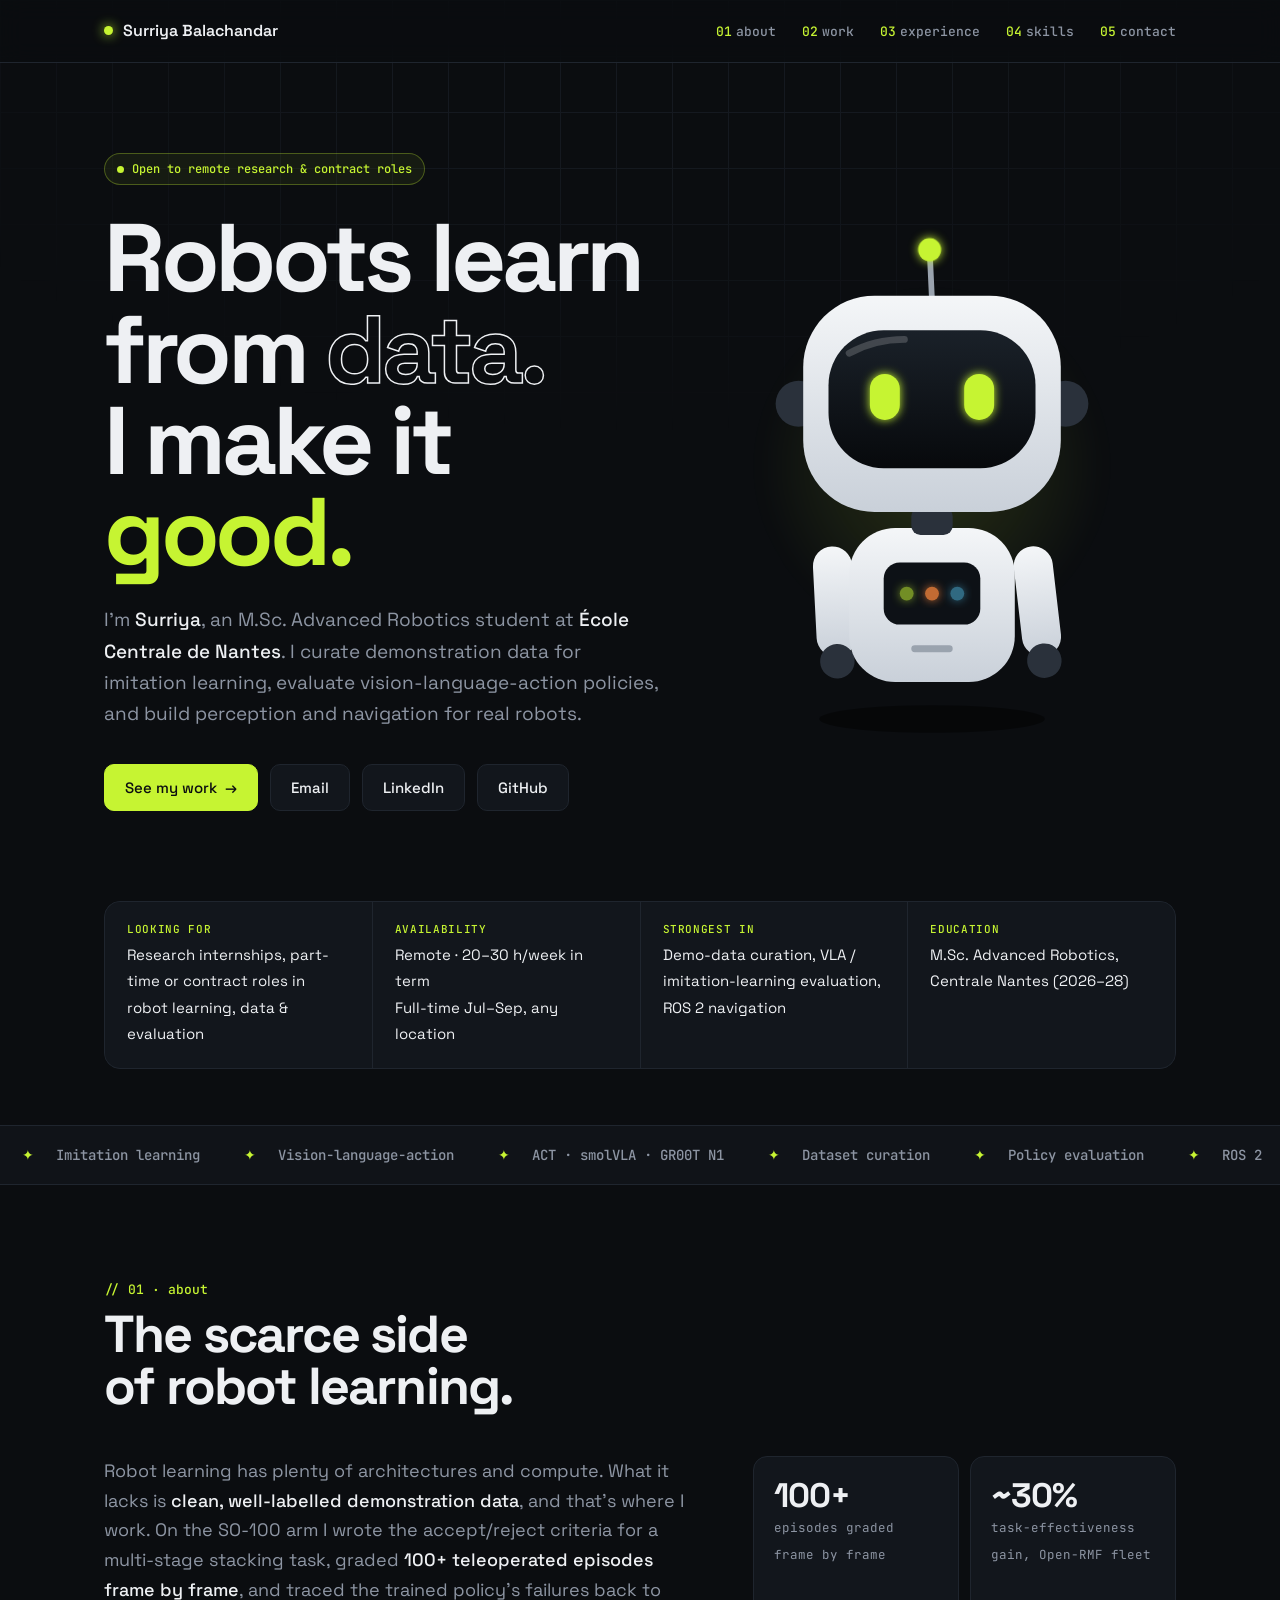
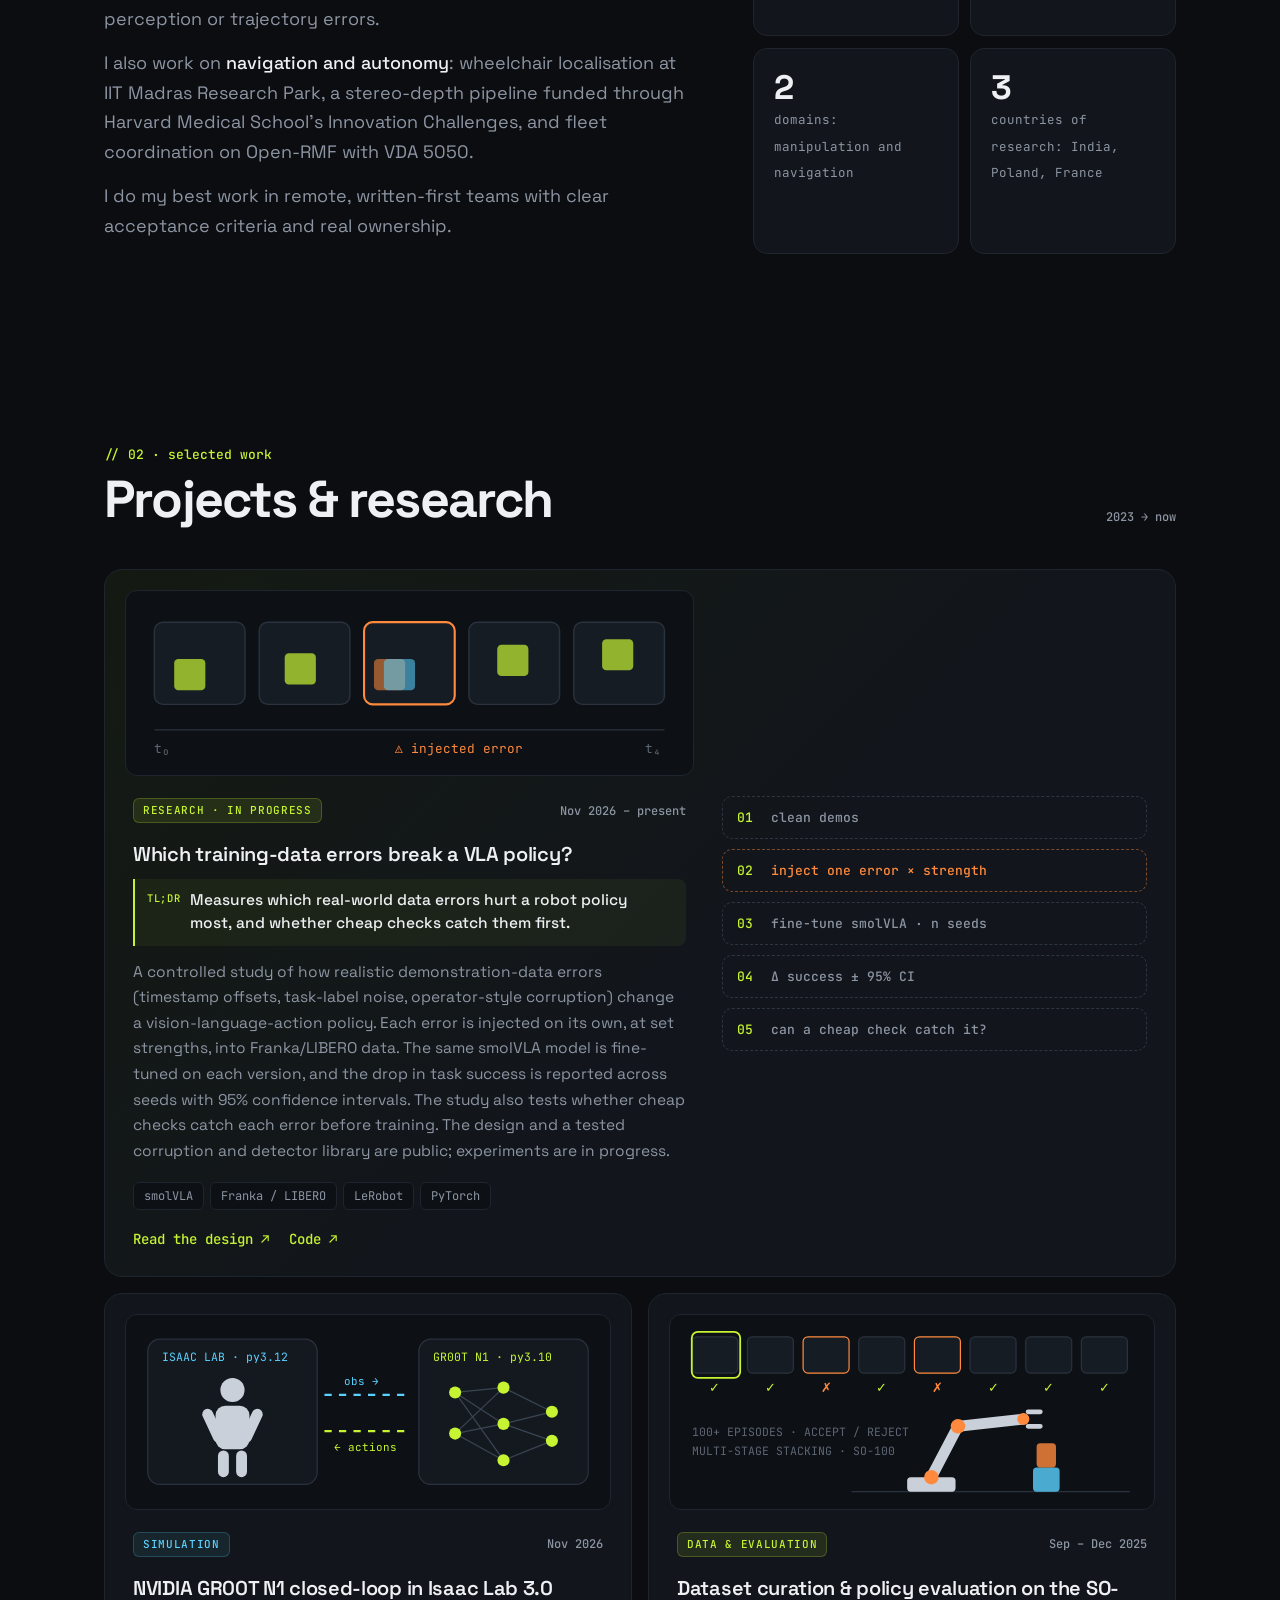
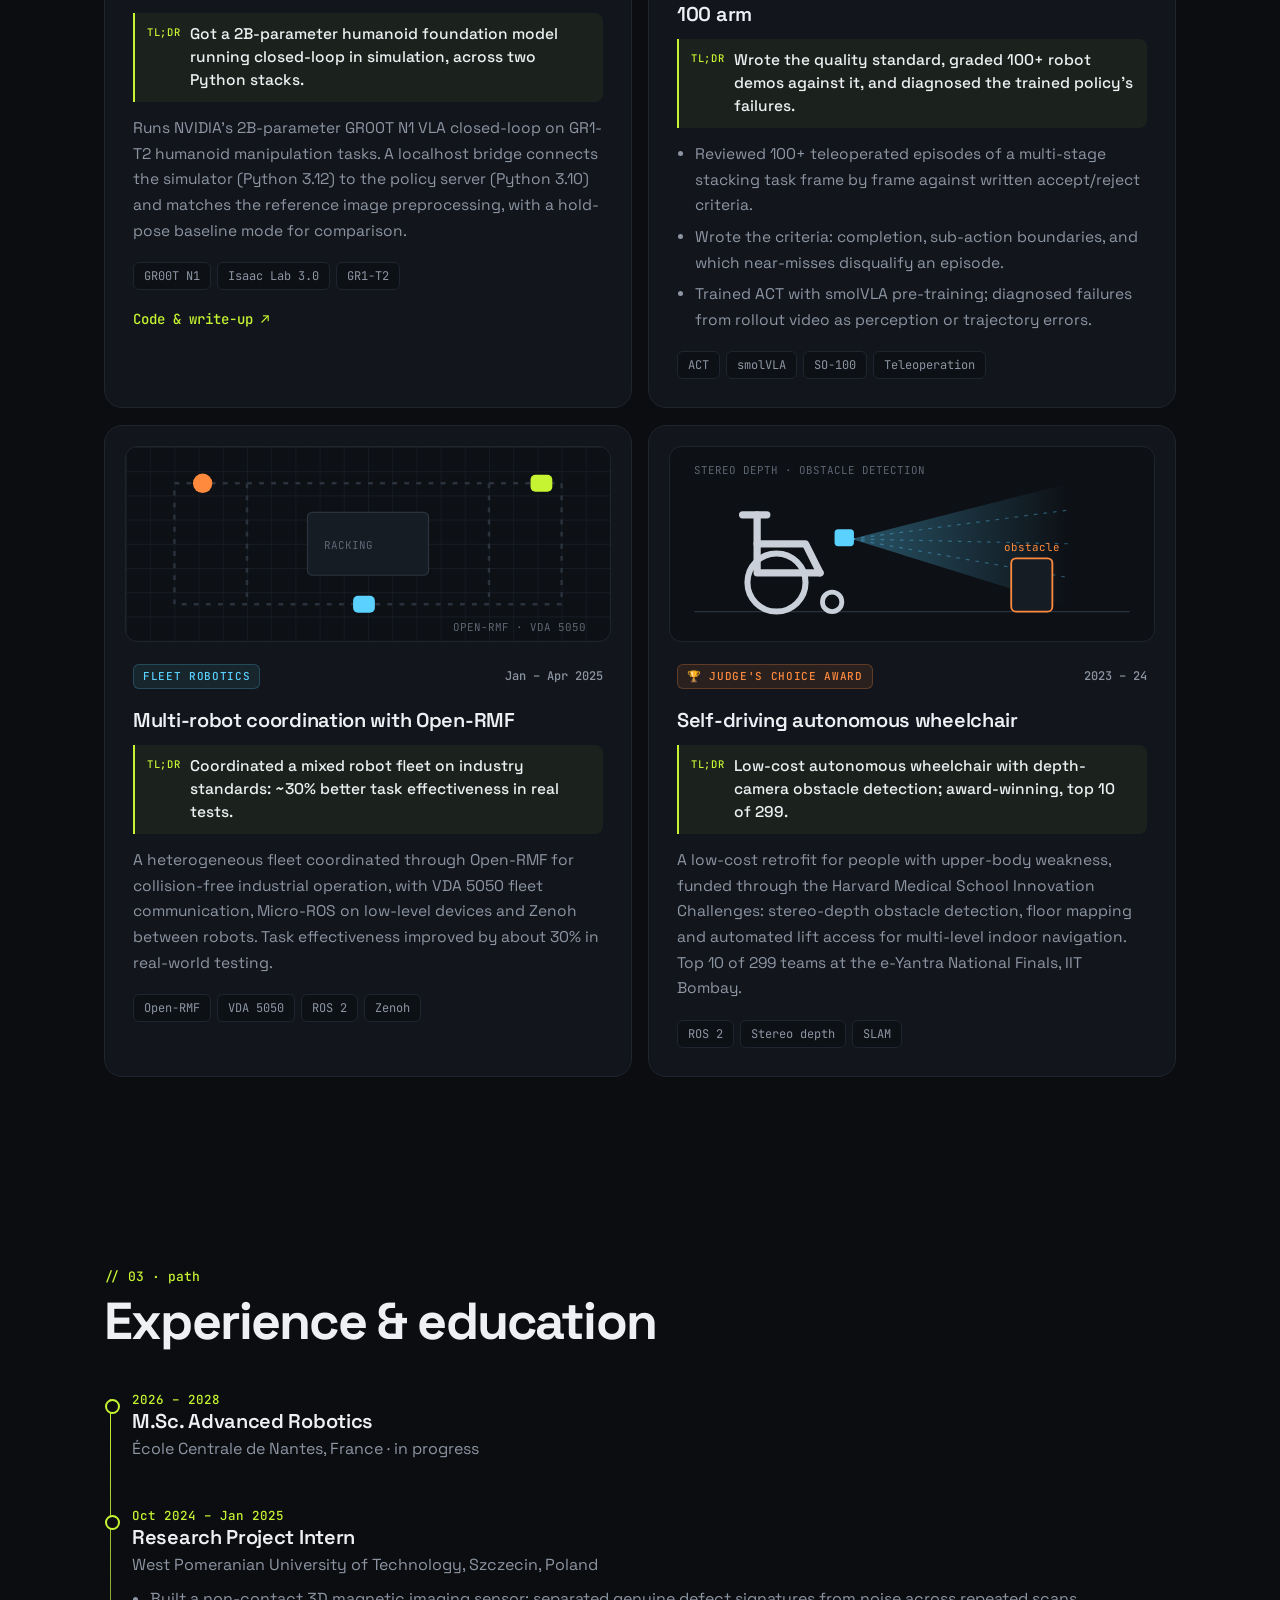
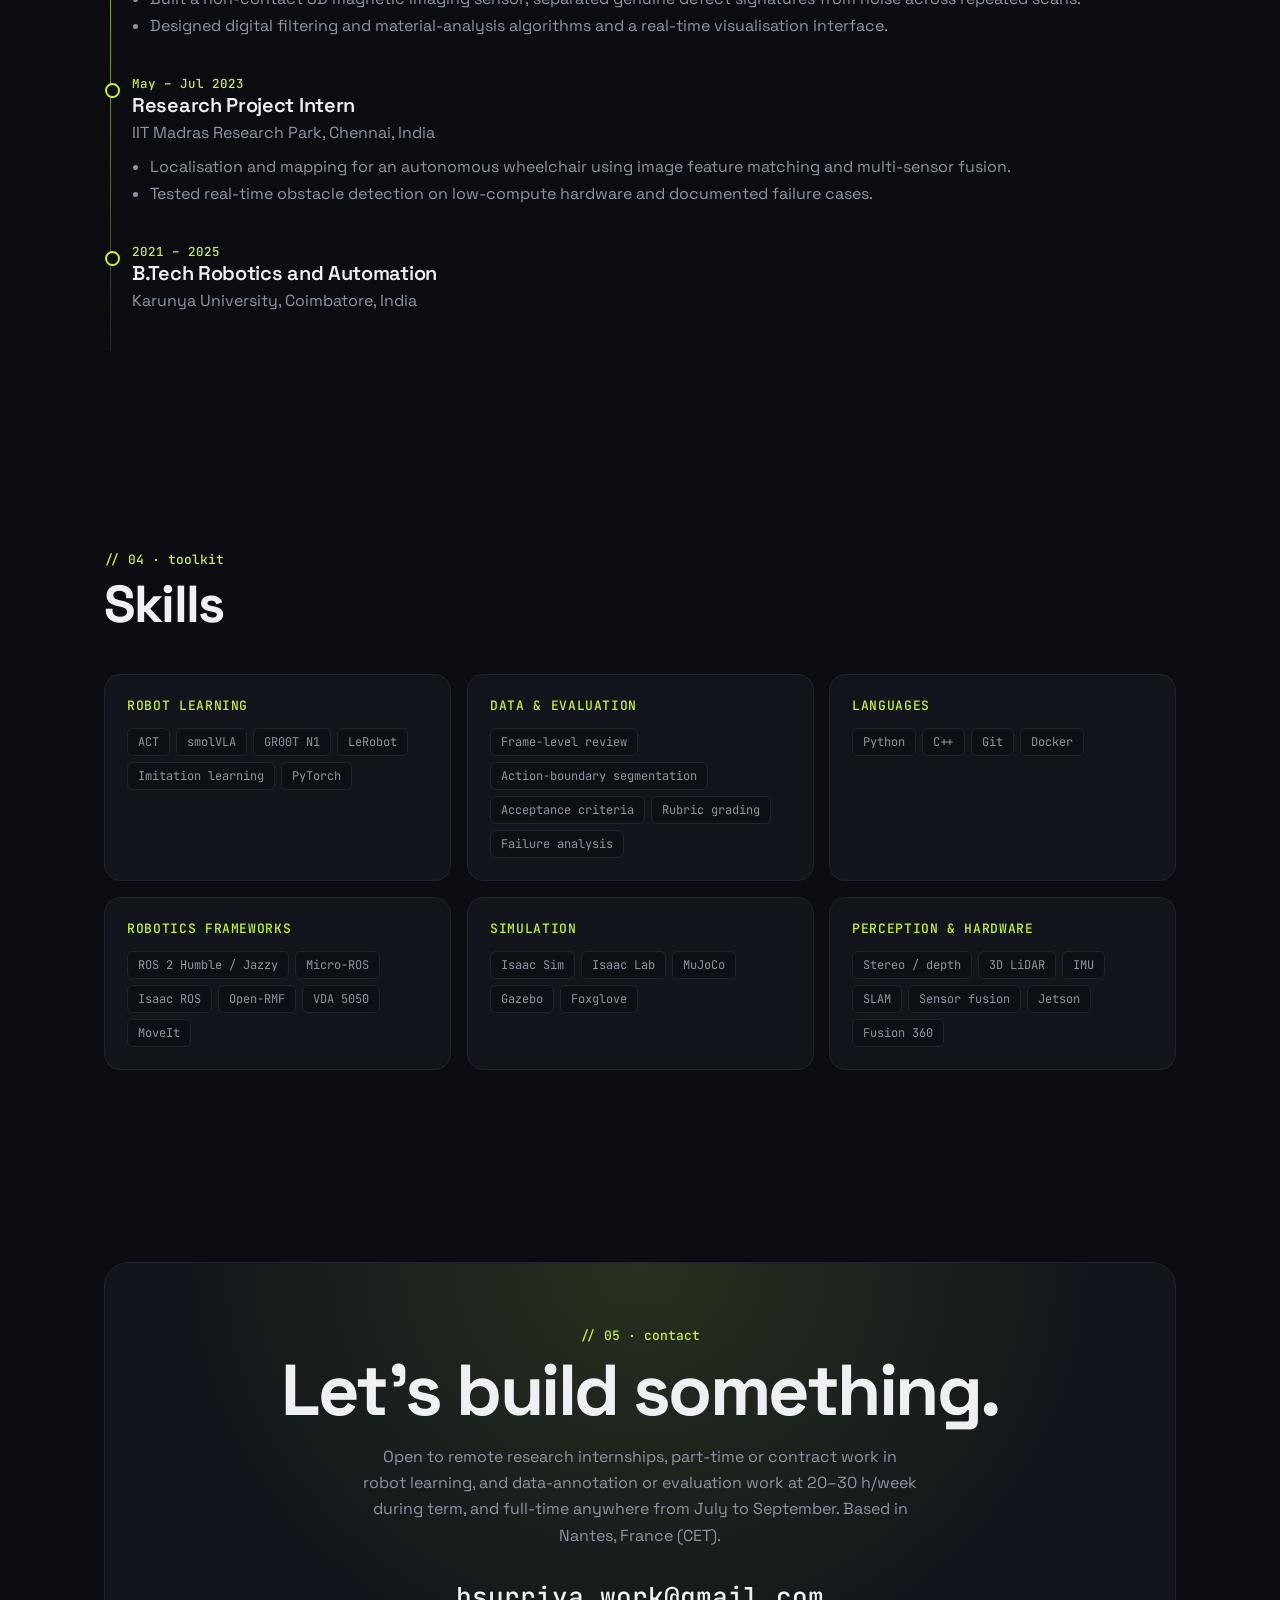
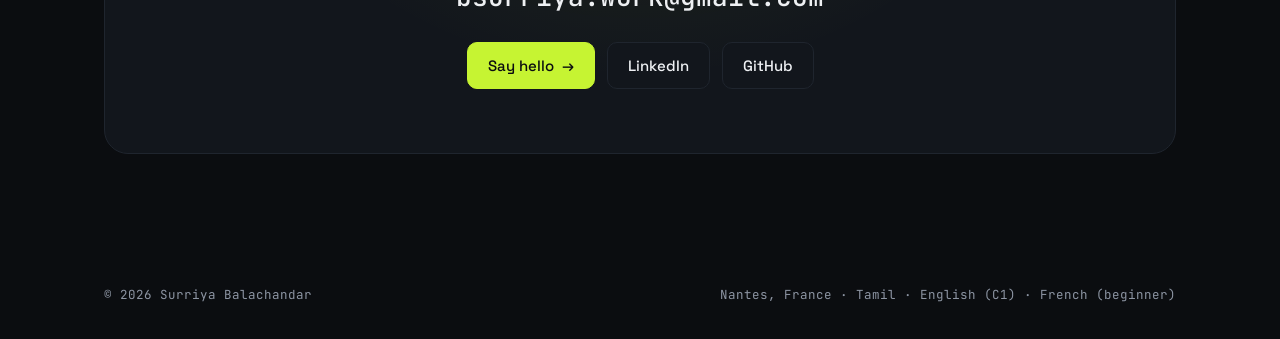
==== commit 973161ca: "Recruiter-first: at-a-glance panel, project TL;DRs, smoother staggered reveals" ====
--- a/index.html
+++ b/index.html
@@ -159,7 +159,19 @@
 footer{padding-block:36px;font:400 12.5px var(--mono);color:var(--muted)}
 footer .wrap{display:flex;justify-content:space-between;gap:16px;flex-wrap:wrap}
 
-.reveal{opacity:0;transform:translateY(24px);transition:opacity .7s ease,transform .7s ease}
+.reveal{opacity:0;transform:translateY(18px);transition:opacity .9s cubic-bezier(.2,.7,.2,1),transform .9s cubic-bezier(.2,.7,.2,1);transition-delay:var(--d,0s)}
+html{scroll-padding-top:76px}
+.card,.btn,.stat,.skill{will-change:transform}
+.tldr{display:flex;gap:10px;align-items:flex-start;font:500 14px/1.5 var(--sans);color:var(--ink);background:rgba(198,244,50,.05);
+  border-left:2px solid var(--lime);padding:10px 12px;border-radius:0 8px 8px 0;margin:0 0 14px}
+.card .tldr{color:var(--ink)}
+.tldr b{font:500 10.5px/1.9 var(--mono);color:var(--lime);letter-spacing:.06em;flex:none}
+.glance{display:grid;grid-template-columns:repeat(4,1fr);gap:1px;background:var(--line);border:1px solid var(--line);border-radius:16px;overflow:hidden;margin-block:0 56px}
+.glance div{background:var(--card);padding:20px 22px}
+.glance b{display:block;font:500 11px var(--mono);color:var(--lime);letter-spacing:.06em;text-transform:uppercase;margin-bottom:6px}
+.glance span{font-size:15px;line-height:1.45;color:var(--ink)}
+@media (max-width:900px){.glance{grid-template-columns:1fr 1fr}}
+@media (max-width:520px){.glance{grid-template-columns:1fr}}
 .reveal.in{opacity:1;transform:none}
 
 @media (max-width:900px){
@@ -262,6 +274,12 @@
     </div>
   </div>
 
+  <div class="wrap"><div class="glance reveal" aria-label="At a glance">
+    <div><b>Looking for</b><span>Research internships, part-time or contract roles in robot learning, data &amp; evaluation</span></div>
+    <div><b>Availability</b><span>Remote · 20–30 h/week in term<br>Full-time Jul–Sep, any location</span></div>
+    <div><b>Strongest in</b><span>Demo-data curation, VLA / imitation-learning evaluation, ROS 2 navigation</span></div>
+    <div><b>Education</b><span>M.Sc. Advanced Robotics, Centrale Nantes (2026–28)</span></div>
+  </div></div>
   <div class="ticker" aria-hidden="true"><div>
     <span>Imitation learning</span><span>Vision-language-action</span><span>ACT · smolVLA · GR00T N1</span><span>Dataset curation</span><span>Policy evaluation</span><span>ROS 2</span><span>SLAM</span><span>Isaac Lab</span><span>Open-RMF · VDA 5050</span><span>Stereo depth</span>
     <span>Imitation learning</span><span>Vision-language-action</span><span>ACT · smolVLA · GR00T N1</span><span>Dataset curation</span><span>Policy evaluation</span><span>ROS 2</span><span>SLAM</span><span>Isaac Lab</span><span>Open-RMF · VDA 5050</span><span>Stereo depth</span>
@@ -319,6 +337,7 @@
           </div>
           <div class="top"><span class="chip">Research · in progress</span><span class="date">Nov 2026 – present</span></div>
           <h3>Which training-data errors break a VLA policy?</h3>
+        <p class="tldr"><b>TL;DR</b>Measures which real-world data errors hurt a robot policy most, and whether cheap checks catch them first.</p>
           <p>A controlled study of how realistic demonstration-data errors (timestamp offsets, task-label noise,
             operator-style corruption) change a vision-language-action policy. Each error is injected on its own, at
             set strengths, into Franka/LIBERO data. The same smolVLA model is fine-tuned on each version, and the drop
@@ -363,6 +382,7 @@
         </div>
         <div class="top"><span class="chip c">Simulation</span><span class="date">Nov 2026</span></div>
         <h3>NVIDIA GR00T N1 closed-loop in Isaac Lab 3.0</h3>
+        <p class="tldr"><b>TL;DR</b>Got a 2B-parameter humanoid foundation model running closed-loop in simulation, across two Python stacks.</p>
         <p>Runs NVIDIA's 2B-parameter GR00T N1 VLA closed-loop on GR1-T2 humanoid manipulation tasks. A localhost
           bridge connects the simulator (Python 3.12) to the policy server (Python 3.10) and matches the reference
           image preprocessing, with a hold-pose baseline mode for comparison.</p>
@@ -397,6 +417,7 @@
         </div>
         <div class="top"><span class="chip">Data &amp; evaluation</span><span class="date">Sep – Dec 2025</span></div>
         <h3>Dataset curation &amp; policy evaluation on the SO-100 arm</h3>
+        <p class="tldr"><b>TL;DR</b>Wrote the quality standard, graded 100+ robot demos against it, and diagnosed the trained policy's failures.</p>
         <ul>
           <li>Reviewed 100+ teleoperated episodes of a multi-stage stacking task frame by frame against written accept/reject criteria.</li>
           <li>Wrote the criteria: completion, sub-action boundaries, and which near-misses disqualify an episode.</li>
@@ -422,6 +443,7 @@
         </div>
         <div class="top"><span class="chip c">Fleet robotics</span><span class="date">Jan – Apr 2025</span></div>
         <h3>Multi-robot coordination with Open-RMF</h3>
+        <p class="tldr"><b>TL;DR</b>Coordinated a mixed robot fleet on industry standards: ~30% better task effectiveness in real tests.</p>
         <p>A heterogeneous fleet coordinated through Open-RMF for collision-free industrial operation, with VDA 5050
           fleet communication, Micro-ROS on low-level devices and Zenoh between robots. Task effectiveness improved
           by about 30% in real-world testing.</p>
@@ -449,6 +471,7 @@
         </div>
         <div class="top"><span class="chip o">🏆 Judge's Choice Award</span><span class="date">2023 – 24</span></div>
         <h3>Self-driving autonomous wheelchair</h3>
+        <p class="tldr"><b>TL;DR</b>Low-cost autonomous wheelchair with depth-camera obstacle detection; award-winning, top 10 of 299.</p>
         <p>A low-cost retrofit for people with upper-body weakness, funded through the Harvard Medical School
           Innovation Challenges: stereo-depth obstacle detection, floor mapping and automated lift access for
           multi-level indoor navigation. Top 10 of 299 teams at the e-Yantra National Finals, IIT Bombay.</p>
@@ -513,7 +536,7 @@
 
   /* scroll reveal */
   var io=new IntersectionObserver(function(es){es.forEach(function(e){if(e.isIntersecting){e.target.classList.add('in');io.unobserve(e.target)}})},{threshold:.12});
-  document.querySelectorAll('.reveal').forEach(function(el){io.observe(el)});
+  document.querySelectorAll('.reveal').forEach(function(el){var sib=[].filter.call(el.parentNode.children,function(c){return c.classList.contains('reveal')});el.style.setProperty('--d',Math.min(sib.indexOf(el),5)*0.08+'s');io.observe(el)});
 
   /* card spotlight */
   document.querySelectorAll('.card').forEach(function(c){
@@ -527,7 +550,7 @@
   var head=$('head'),eyes=$('eyes'),body=$('body'),armL=$('armL'),armR=$('armR'),ant=$('antenna'),
       open=$('eyeOpen'),happy=$('eyeHappy'),bL=$('blushL'),bR=$('blushR'),say=$('say'),shadow=$('shadow');
   var tx=0,ty=0,x=0,y=0,last=0,blink=1,nextBlink=1500,mood=0,moodT=0,wave=0;
-  var lines=['hi! 👋','I like clean data.','hire my human →','beep boop.','that link looks fun!'];
+  var lines=['Hi! I\'m Surriya\'s robot.','Clean data → better robots.','Scroll down for projects ↓','Remote · 20–30 h/week','Open to research roles!'];
 
   addEventListener('pointermove',function(e){
     var r=svg.getBoundingClientRect(),cx=r.left+r.width/2,cy=r.top+r.height*.36;
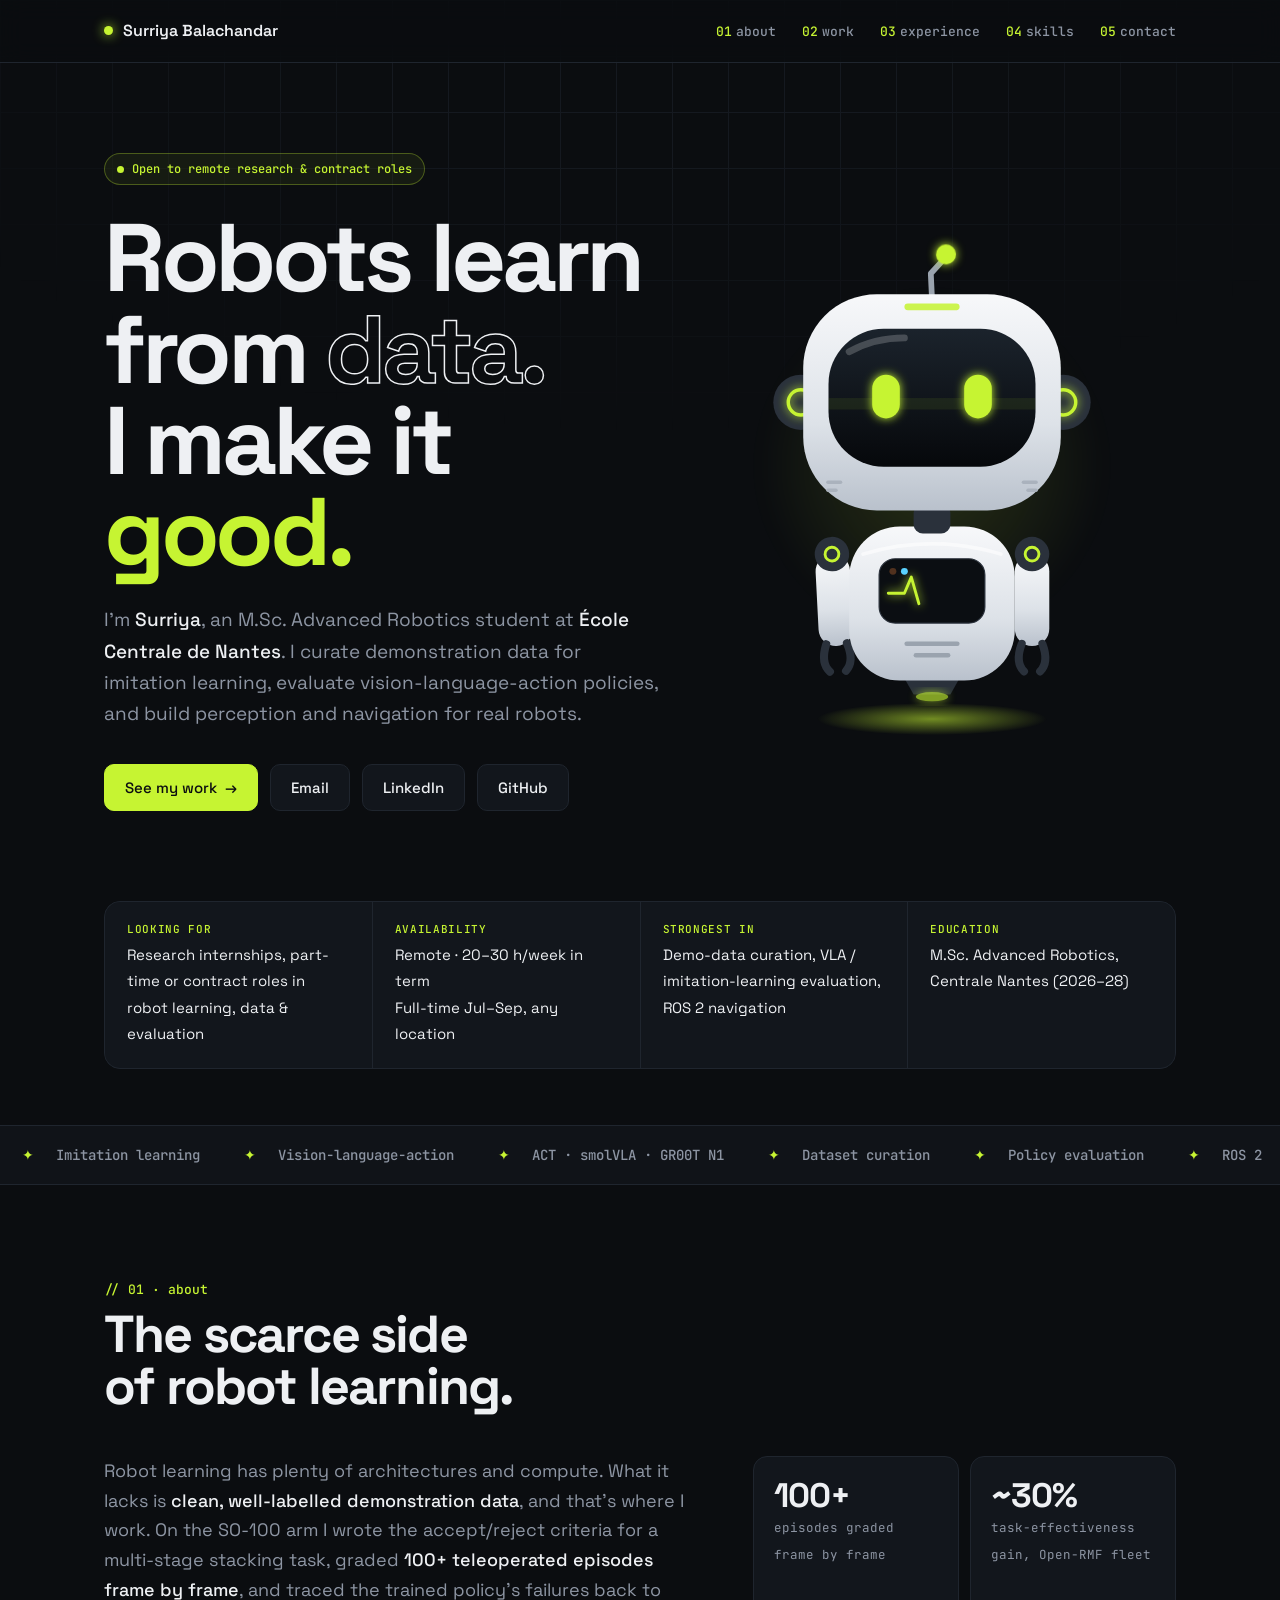
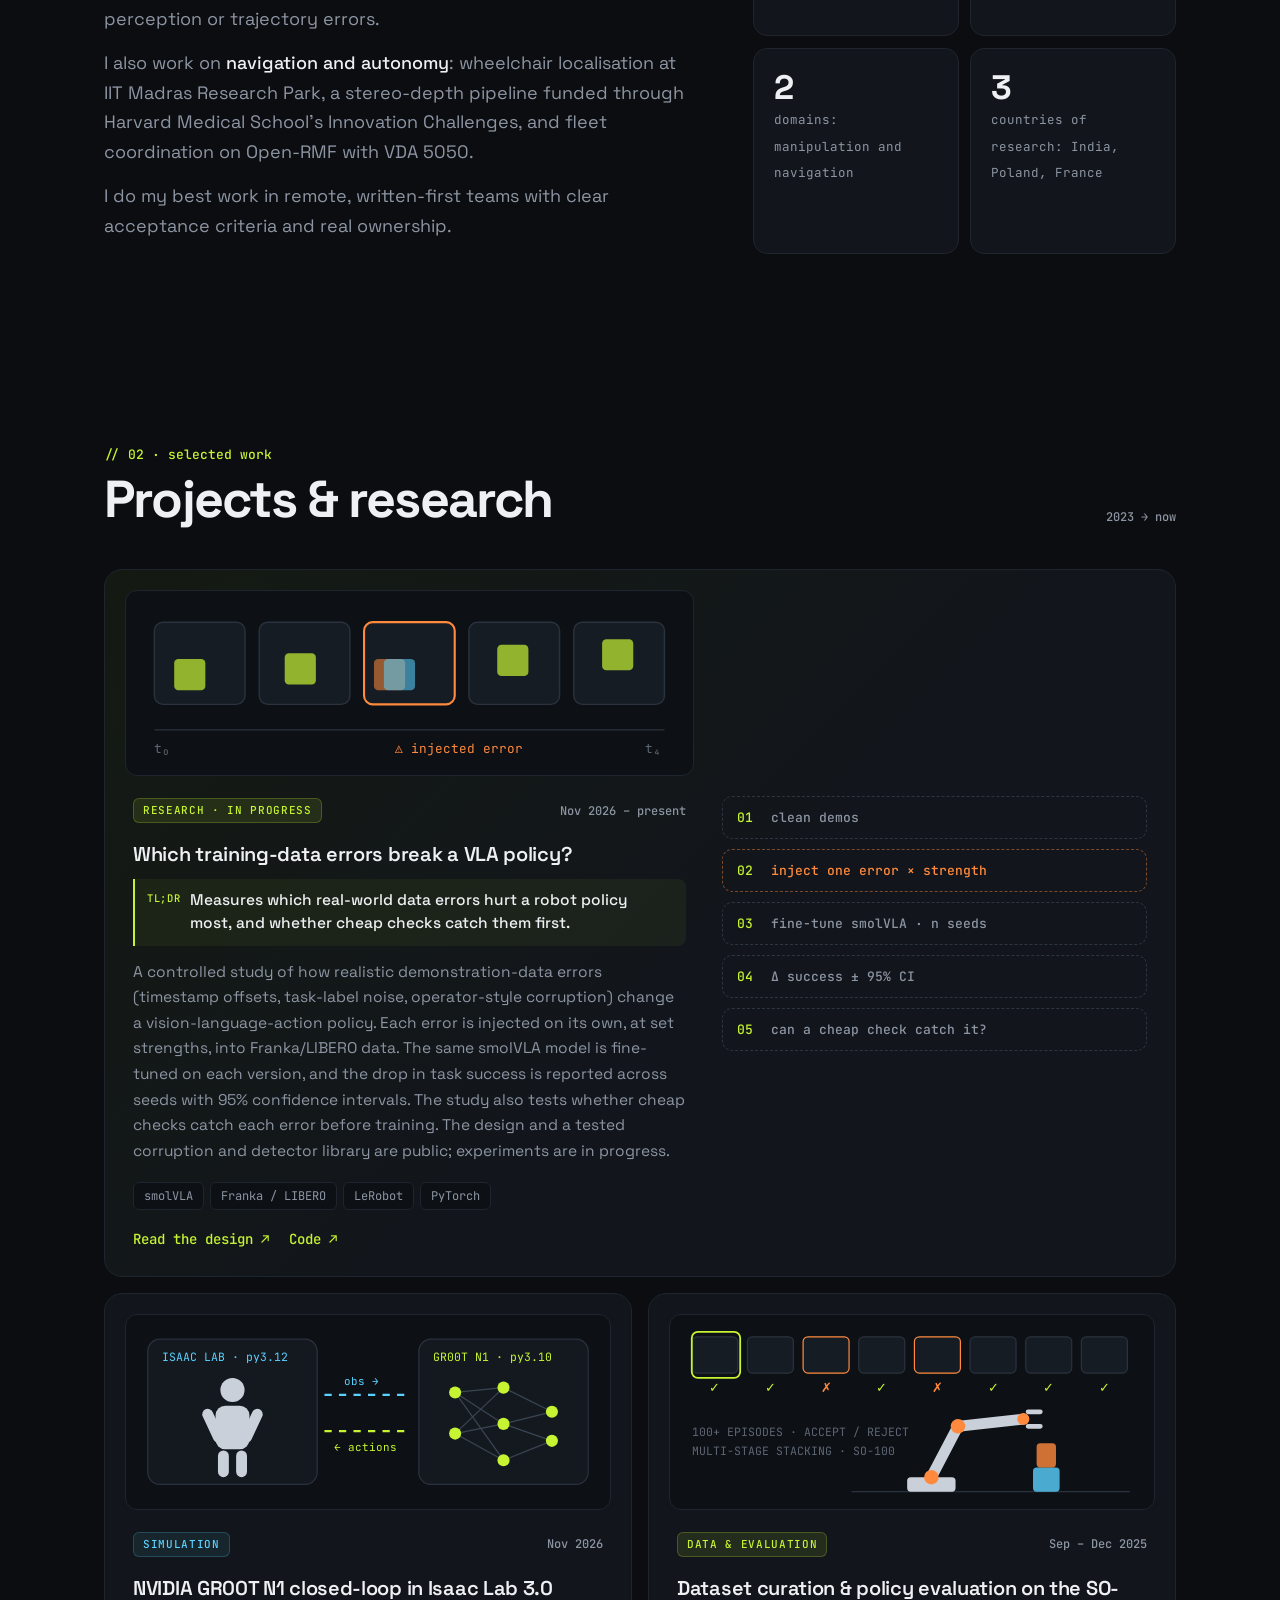
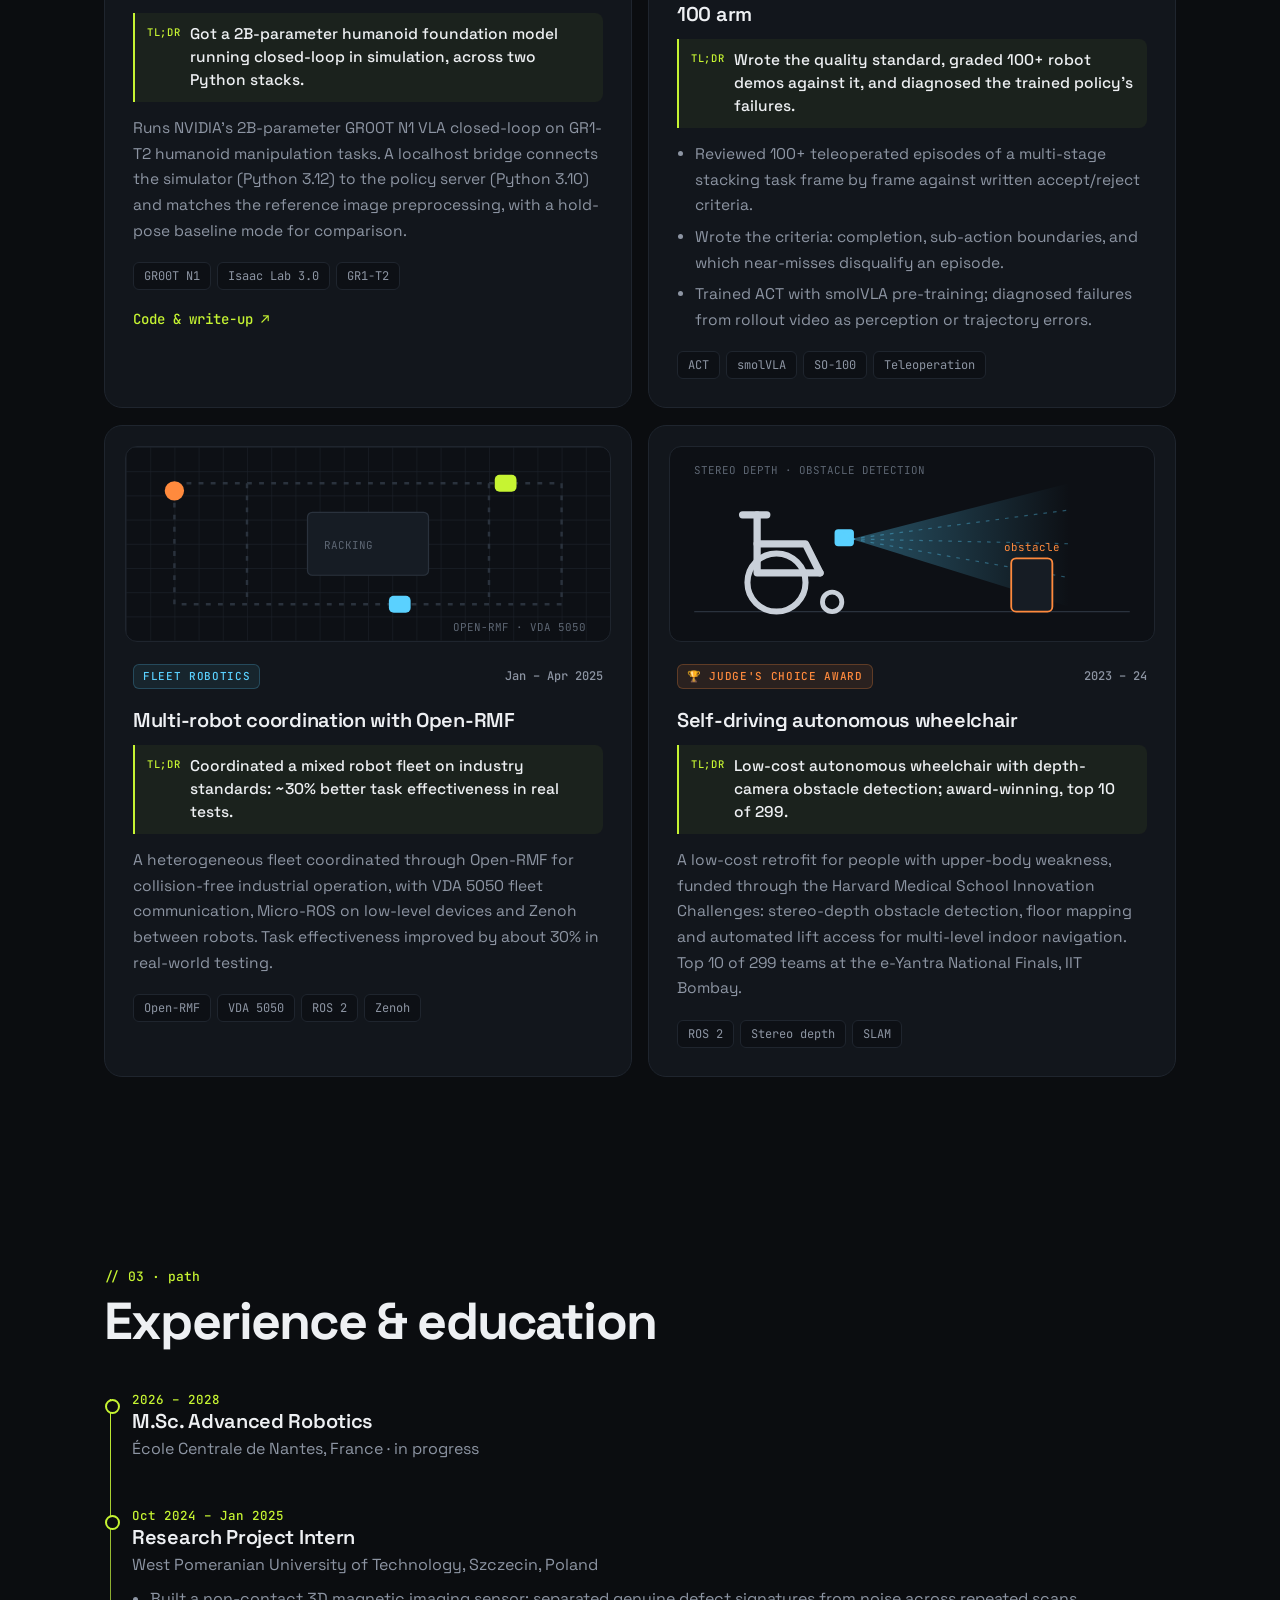
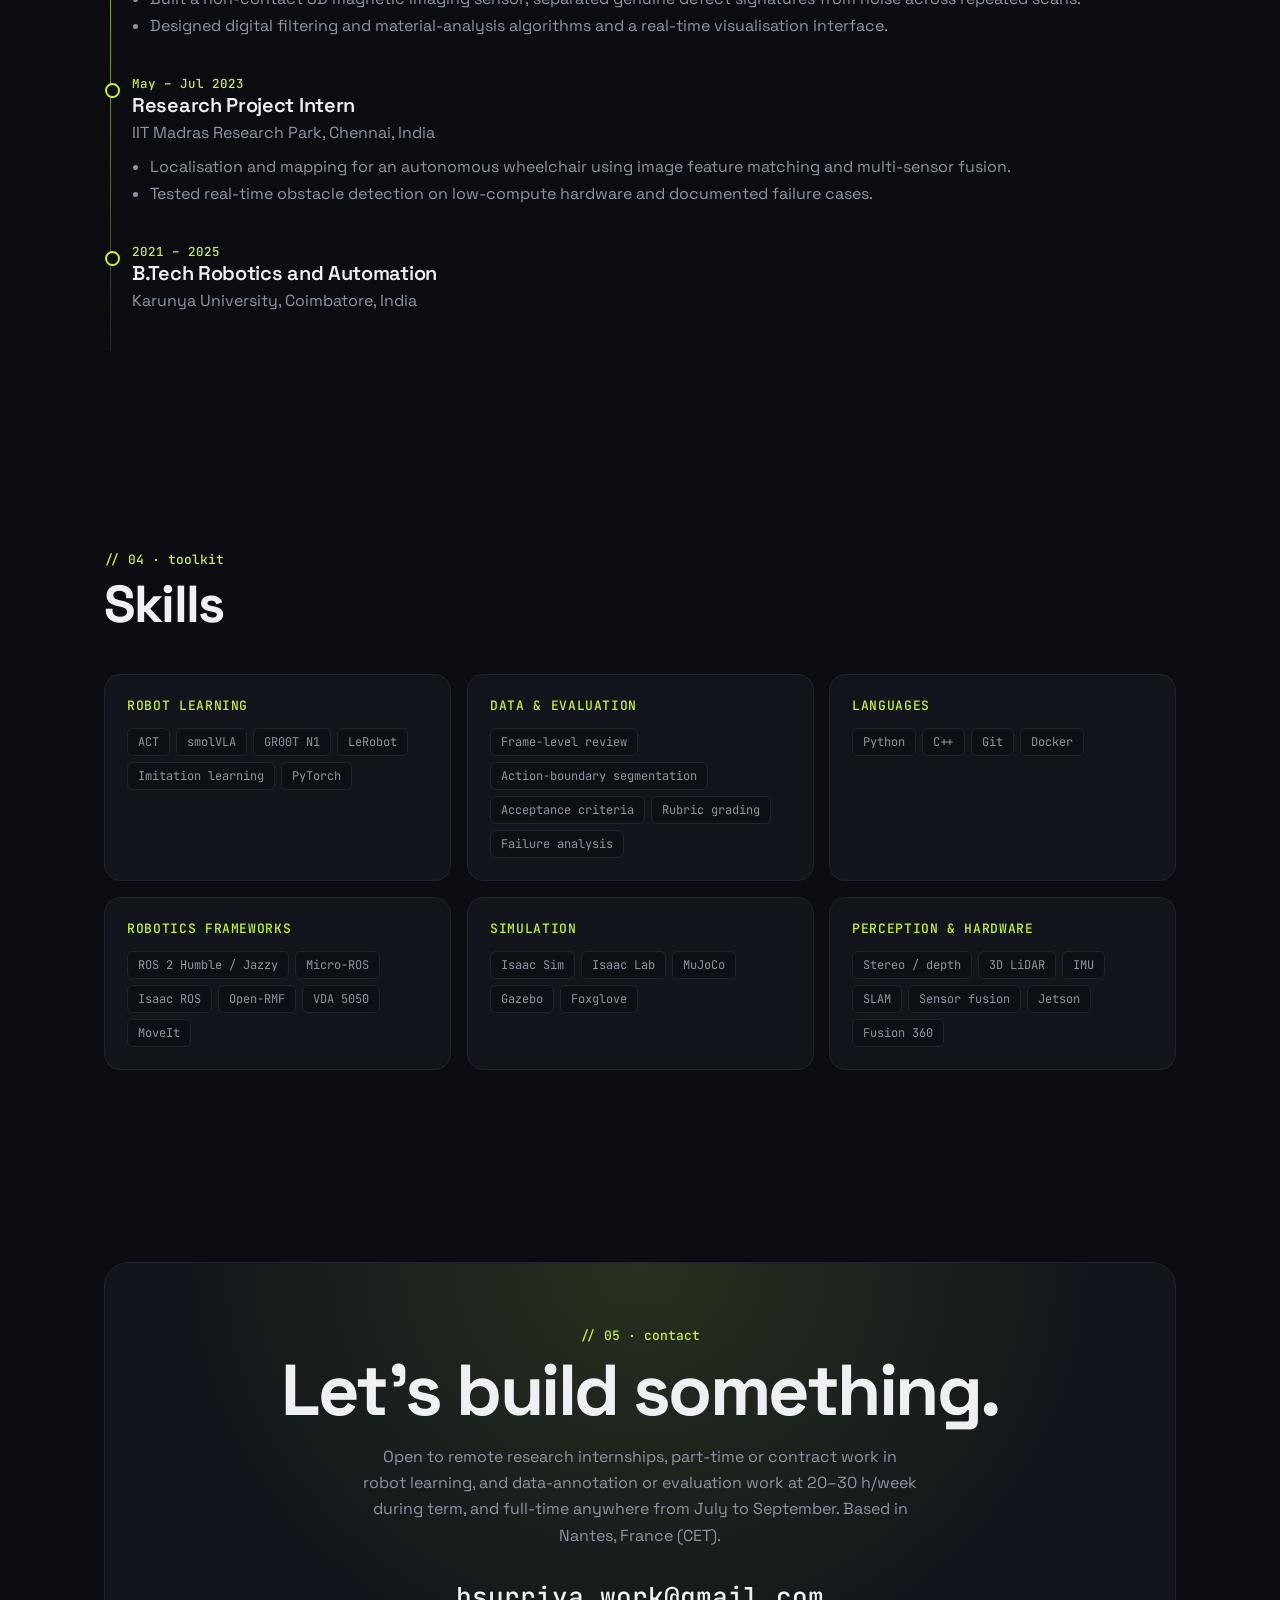
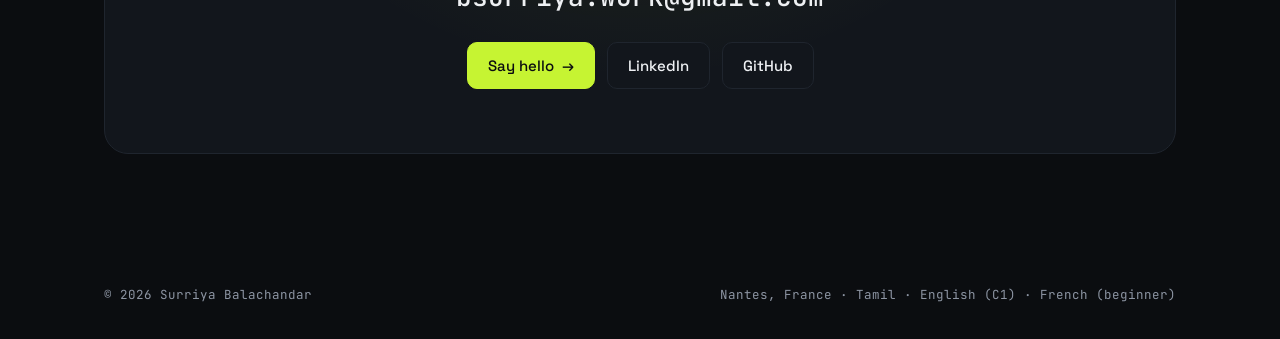
==== commit d87042a8: "Refine hero robot: grippers, ear rings, visor scanline, chest waveform, hover glow" ====
--- a/index.html
+++ b/index.html
@@ -223,44 +223,56 @@
       <div class="bot-say" id="say">hi! 👋</div>
       <svg id="bot" viewBox="0 0 400 460">
         <defs>
-          <linearGradient id="shell" x1="0" y1="0" x2="0" y2="1"><stop offset="0" stop-color="#f4f6f8"/><stop offset="1" stop-color="#c9d0d9"/></linearGradient>
-          <linearGradient id="visor" x1="0" y1="0" x2="0" y2="1"><stop offset="0" stop-color="#1a2129"/><stop offset="1" stop-color="#07090c"/></linearGradient>
+          <linearGradient id="shell" x1="0" y1="0" x2="0" y2="1"><stop offset="0" stop-color="#f7f8fa"/><stop offset=".6" stop-color="#dde2e8"/><stop offset="1" stop-color="#b9c1cc"/></linearGradient>
+          <linearGradient id="visor" x1="0" y1="0" x2="0" y2="1"><stop offset="0" stop-color="#1b232c"/><stop offset="1" stop-color="#06080b"/></linearGradient>
+          <radialGradient id="hover"><stop offset="0" stop-color="#c6f432" stop-opacity=".55"/><stop offset="1" stop-color="#c6f432" stop-opacity="0"/></radialGradient>
+          <clipPath id="visorClip"><rect x="110" y="104" width="180" height="120" rx="48"/></clipPath>
           <filter id="glow" x="-50%" y="-50%" width="200%" height="200%"><feGaussianBlur stdDeviation="4" result="b"/><feMerge><feMergeNode in="b"/><feMergeNode in="SourceGraphic"/></feMerge></filter>
         </defs>
-        <ellipse id="shadow" cx="200" cy="440" rx="95" ry="12" fill="#000" opacity=".45"/>
+        <ellipse id="shadow" cx="200" cy="440" rx="95" ry="14" fill="url(#hover)"/>
         <g id="body">
+          <!-- hover thruster -->
+          <path d="M176 408 h48 l-8 14 h-32 z" fill="#2a313b"/>
+          <ellipse cx="200" cy="424" rx="14" ry="4" fill="#c6f432" filter="url(#glow)" opacity=".9"><animate attributeName="opacity" values=".9;.4;.9" dur=".9s" repeatCount="indefinite"/></ellipse>
           <!-- arms -->
-          <g id="armL" transform="rotate(0 128 300)">
-            <rect x="96" y="292" width="34" height="96" rx="17" fill="url(#shell)"/>
-            <circle cx="113" cy="392" r="15" fill="#2a313b"/>
+          <g id="armL">
+            <rect x="98" y="300" width="30" height="80" rx="15" fill="url(#shell)"/>
+            <path d="M104 378 q-6 16 2 24 M122 378 q6 16 -2 24" stroke="#2a313b" stroke-width="7" stroke-linecap="round" fill="none"/>
+            <circle cx="113" cy="300" r="15" fill="#2a313b"/><circle cx="113" cy="300" r="6" fill="none" stroke="#c6f432" stroke-width="2.5"/>
           </g>
-          <g id="armR" transform="rotate(0 272 300)">
-            <rect x="270" y="292" width="34" height="96" rx="17" fill="url(#shell)"/>
-            <circle cx="287" cy="392" r="15" fill="#2a313b"/>
+          <g id="armR">
+            <rect x="272" y="300" width="30" height="80" rx="15" fill="url(#shell)"/>
+            <path d="M278 378 q-6 16 2 24 M296 378 q6 16 -2 24" stroke="#2a313b" stroke-width="7" stroke-linecap="round" fill="none"/>
+            <circle cx="287" cy="300" r="15" fill="#2a313b"/><circle cx="287" cy="300" r="6" fill="none" stroke="#c6f432" stroke-width="2.5"/>
           </g>
           <!-- torso -->
-          <rect x="128" y="276" width="144" height="134" rx="40" fill="url(#shell)"/>
-          <rect x="158" y="306" width="84" height="54" rx="14" fill="#0d1116"/>
-          <circle cx="178" cy="333" r="6" fill="#c6f432" filter="url(#glow)"><animate attributeName="opacity" values="1;.3;1" dur="1.4s" repeatCount="indefinite"/></circle>
-          <circle cx="200" cy="333" r="6" fill="#ff8a3d" filter="url(#glow)"><animate attributeName="opacity" values=".3;1;.3" dur="1.4s" repeatCount="indefinite"/></circle>
-          <circle cx="222" cy="333" r="6" fill="#5ad1ff" filter="url(#glow)"><animate attributeName="opacity" values="1;.4;1" dur="2.1s" repeatCount="indefinite"/></circle>
-          <rect x="182" y="378" width="36" height="6" rx="3" fill="#9aa3ae"/>
-          <rect x="182" y="258" width="36" height="24" rx="8" fill="#2a313b"/>
+          <rect x="128" y="276" width="144" height="134" rx="44" fill="url(#shell)"/>
+          <path d="M140 300 q60 -18 120 0" stroke="#fff" stroke-opacity=".6" stroke-width="3" fill="none" stroke-linecap="round"/>
+          <rect x="154" y="304" width="92" height="56" rx="14" fill="#0b0e12" stroke="#2a313b"/>
+          <polyline points="162,334 176,334 182,320 190,348 198,326 206,340 214,330 222,334 238,334" fill="none" stroke="#c6f432" stroke-width="2.5" stroke-linejoin="round" stroke-linecap="round" filter="url(#glow)" stroke-dasharray="120" stroke-dashoffset="120"><animate attributeName="stroke-dashoffset" values="120;0;-120" dur="2.4s" repeatCount="indefinite"/></polyline>
+          <circle cx="166" cy="315" r="3" fill="#ff8a3d"><animate attributeName="opacity" values="1;.2;1" dur="1.2s" repeatCount="indefinite"/></circle>
+          <circle cx="176" cy="315" r="3" fill="#5ad1ff"/>
+          <g fill="#9aa3ae"><rect x="176" y="376" width="48" height="4" rx="2"/><rect x="184" y="386" width="32" height="4" rx="2"/></g>
+          <rect x="184" y="256" width="32" height="26" rx="8" fill="#2a313b"/>
           <!-- head -->
           <g id="head">
             <g id="antenna">
-              <line x1="200" y1="78" x2="200" y2="40" stroke="#9aa3ae" stroke-width="5" stroke-linecap="round"/>
-              <circle id="bulb" cx="200" cy="34" r="10" fill="#c6f432" filter="url(#glow)"/>
+              <path d="M200 78 L200 56 L212 44" stroke="#9aa3ae" stroke-width="5" stroke-linecap="round" stroke-linejoin="round" fill="none"/>
+              <circle id="bulb" cx="214" cy="40" r="8" fill="#c6f432" filter="url(#glow)"><animate attributeName="r" values="8;10;8" dur="1.6s" repeatCount="indefinite"/></circle>
             </g>
-            <circle cx="84" cy="168" r="20" fill="#2a313b"/>
-            <circle cx="316" cy="168" r="20" fill="#2a313b"/>
-            <rect x="88" y="74" width="224" height="188" rx="62" fill="url(#shell)"/>
+            <g><circle cx="86" cy="168" r="24" fill="#2a313b"/><circle cx="86" cy="168" r="11" fill="none" stroke="#c6f432" stroke-width="3" filter="url(#glow)"/></g>
+            <g><circle cx="314" cy="168" r="24" fill="#2a313b"/><circle cx="314" cy="168" r="11" fill="none" stroke="#c6f432" stroke-width="3" filter="url(#glow)"/></g>
+            <rect x="88" y="74" width="224" height="188" rx="64" fill="url(#shell)"/>
+            <rect x="176" y="82" width="48" height="6" rx="3" fill="#c6f432" opacity=".85"/>
             <rect x="110" y="104" width="180" height="120" rx="48" fill="url(#visor)"/>
-            <path d="M128 124 Q150 112 176 112" stroke="#fff" stroke-opacity=".18" stroke-width="6" stroke-linecap="round" fill="none"/>
+            <g clip-path="url(#visorClip)">
+              <rect x="110" y="104" width="180" height="10" fill="#c6f432" opacity=".07"><animate attributeName="y" values="96;224;96" dur="4s" repeatCount="indefinite"/></rect>
+            </g>
+            <path d="M128 124 Q150 112 176 112" stroke="#fff" stroke-opacity=".2" stroke-width="6" stroke-linecap="round" fill="none"/>
             <g id="eyes" filter="url(#glow)">
               <g id="eyeOpen" fill="#c6f432">
-                <rect id="eL" x="146" y="142" width="26" height="40" rx="13"/>
-                <rect id="eR" x="228" y="142" width="26" height="40" rx="13"/>
+                <rect id="eL" x="148" y="144" width="24" height="38" rx="12"/>
+                <rect id="eR" x="228" y="144" width="24" height="38" rx="12"/>
               </g>
               <g id="eyeHappy" fill="none" stroke="#c6f432" stroke-width="8" stroke-linecap="round" opacity="0">
                 <path d="M144 170 Q159 148 174 170"/><path d="M226 170 Q241 148 256 170"/>
@@ -268,6 +280,7 @@
             </g>
             <ellipse id="blushL" cx="134" cy="200" rx="12" ry="6" fill="#ff8a3d" opacity="0"/>
             <ellipse id="blushR" cx="266" cy="200" rx="12" ry="6" fill="#ff8a3d" opacity="0"/>
+            <g fill="#aab2bd"><rect x="108" y="236" width="14" height="3" rx="1.5"/><rect x="108" y="243" width="10" height="3" rx="1.5"/><rect x="278" y="236" width="14" height="3" rx="1.5"/><rect x="282" y="243" width="10" height="3" rx="1.5"/></g>
           </g>
         </g>
       </svg>
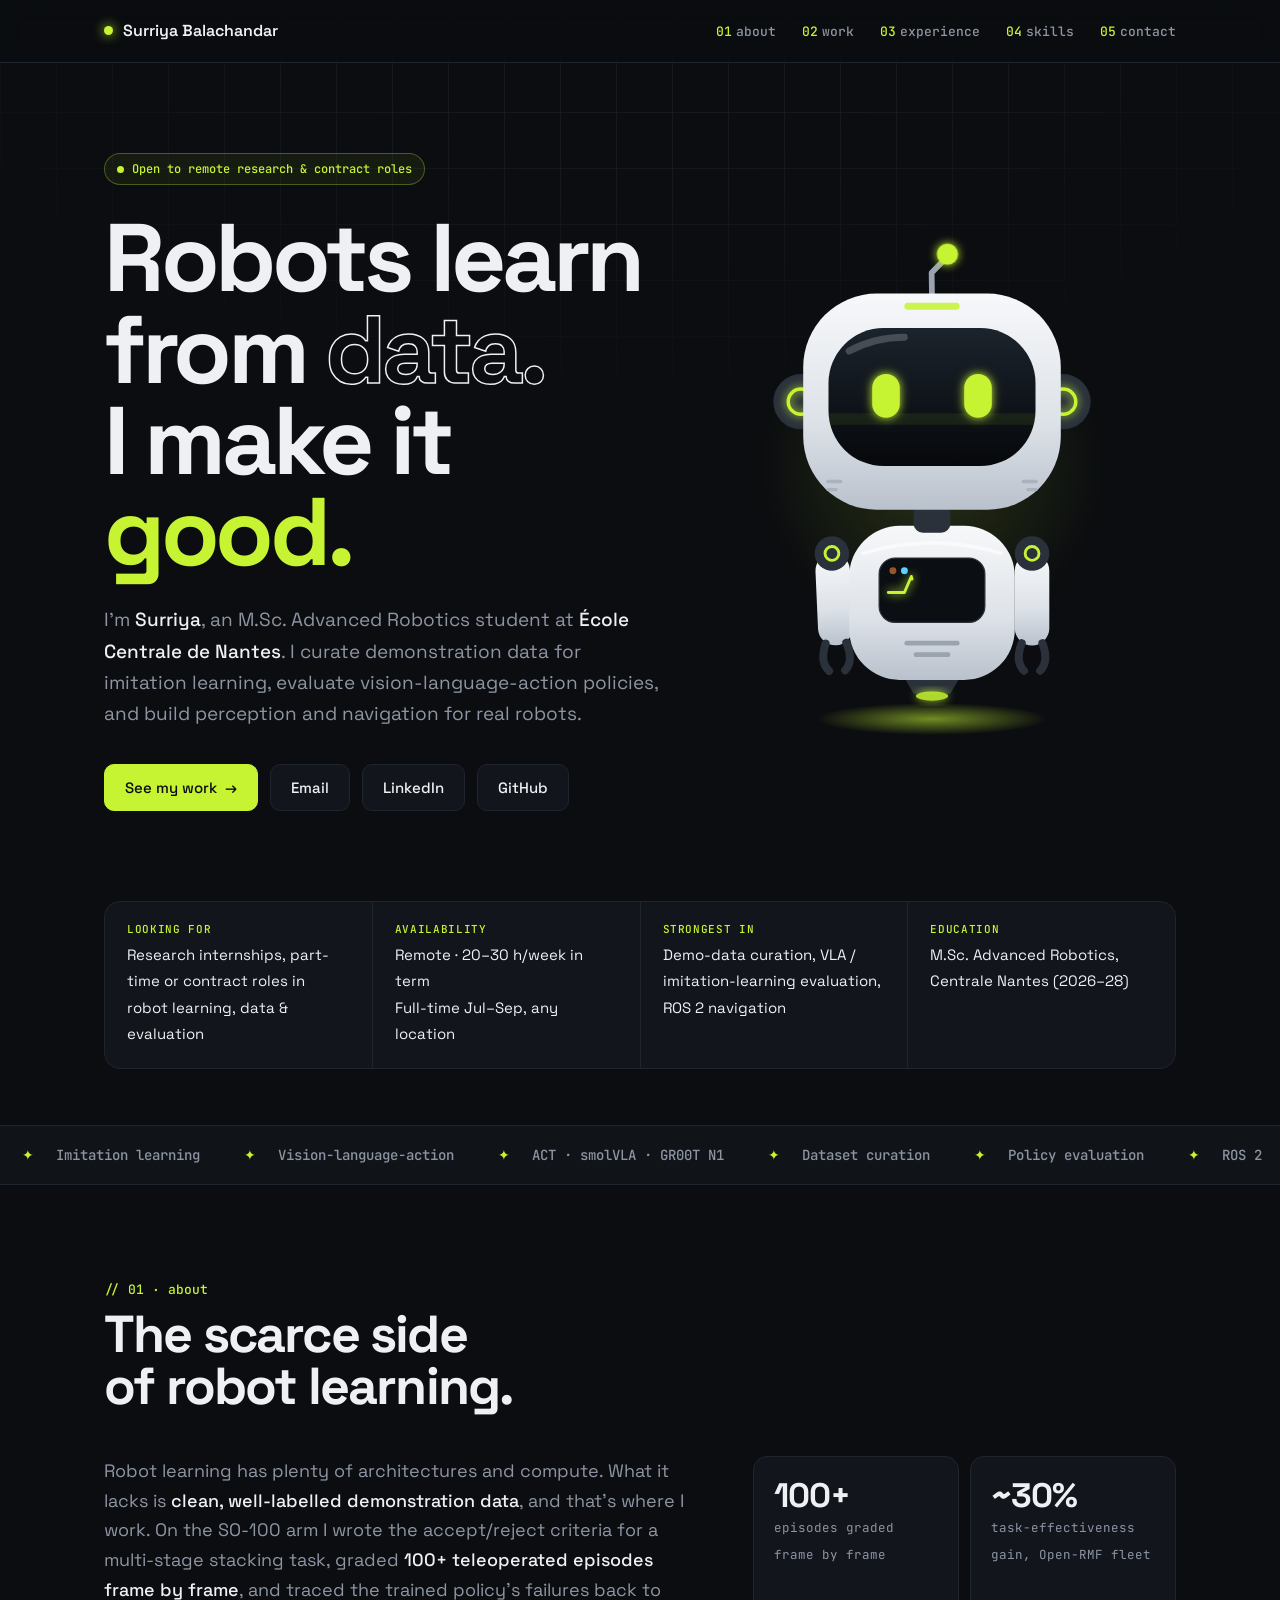
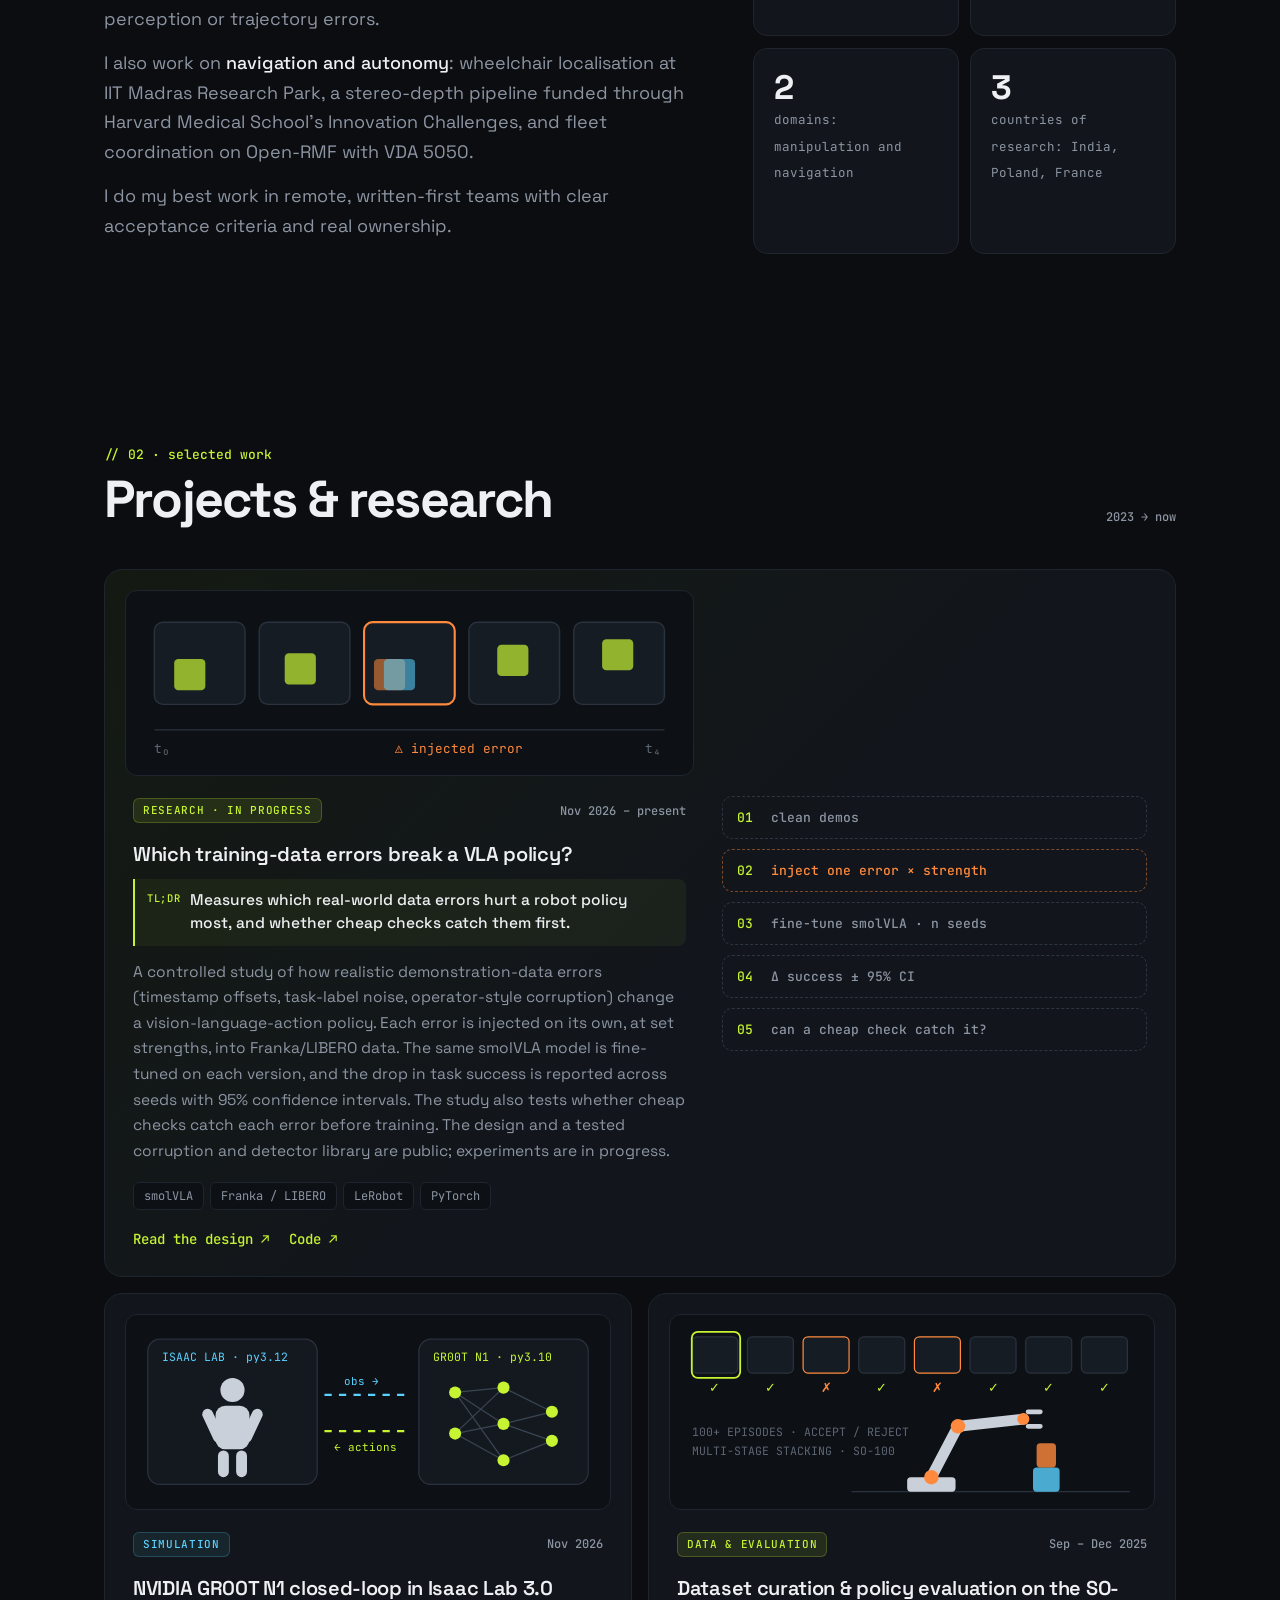
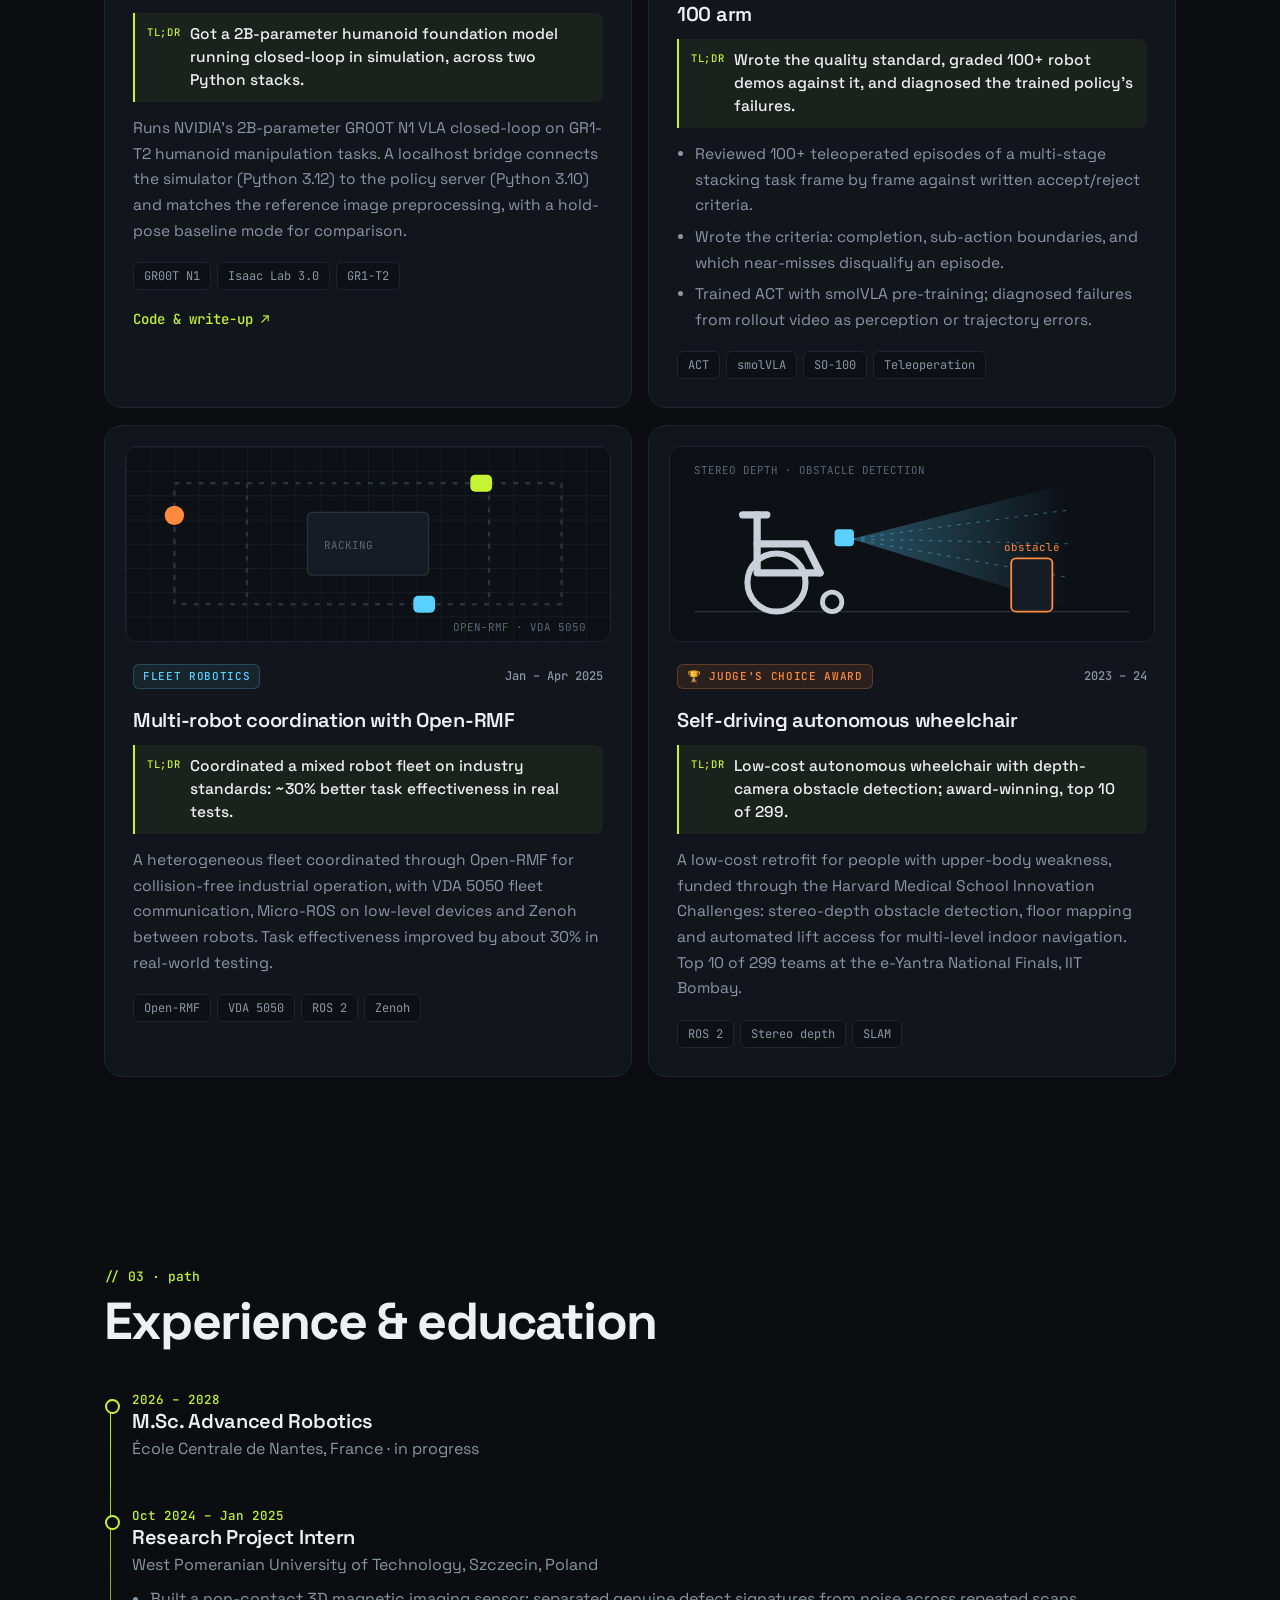
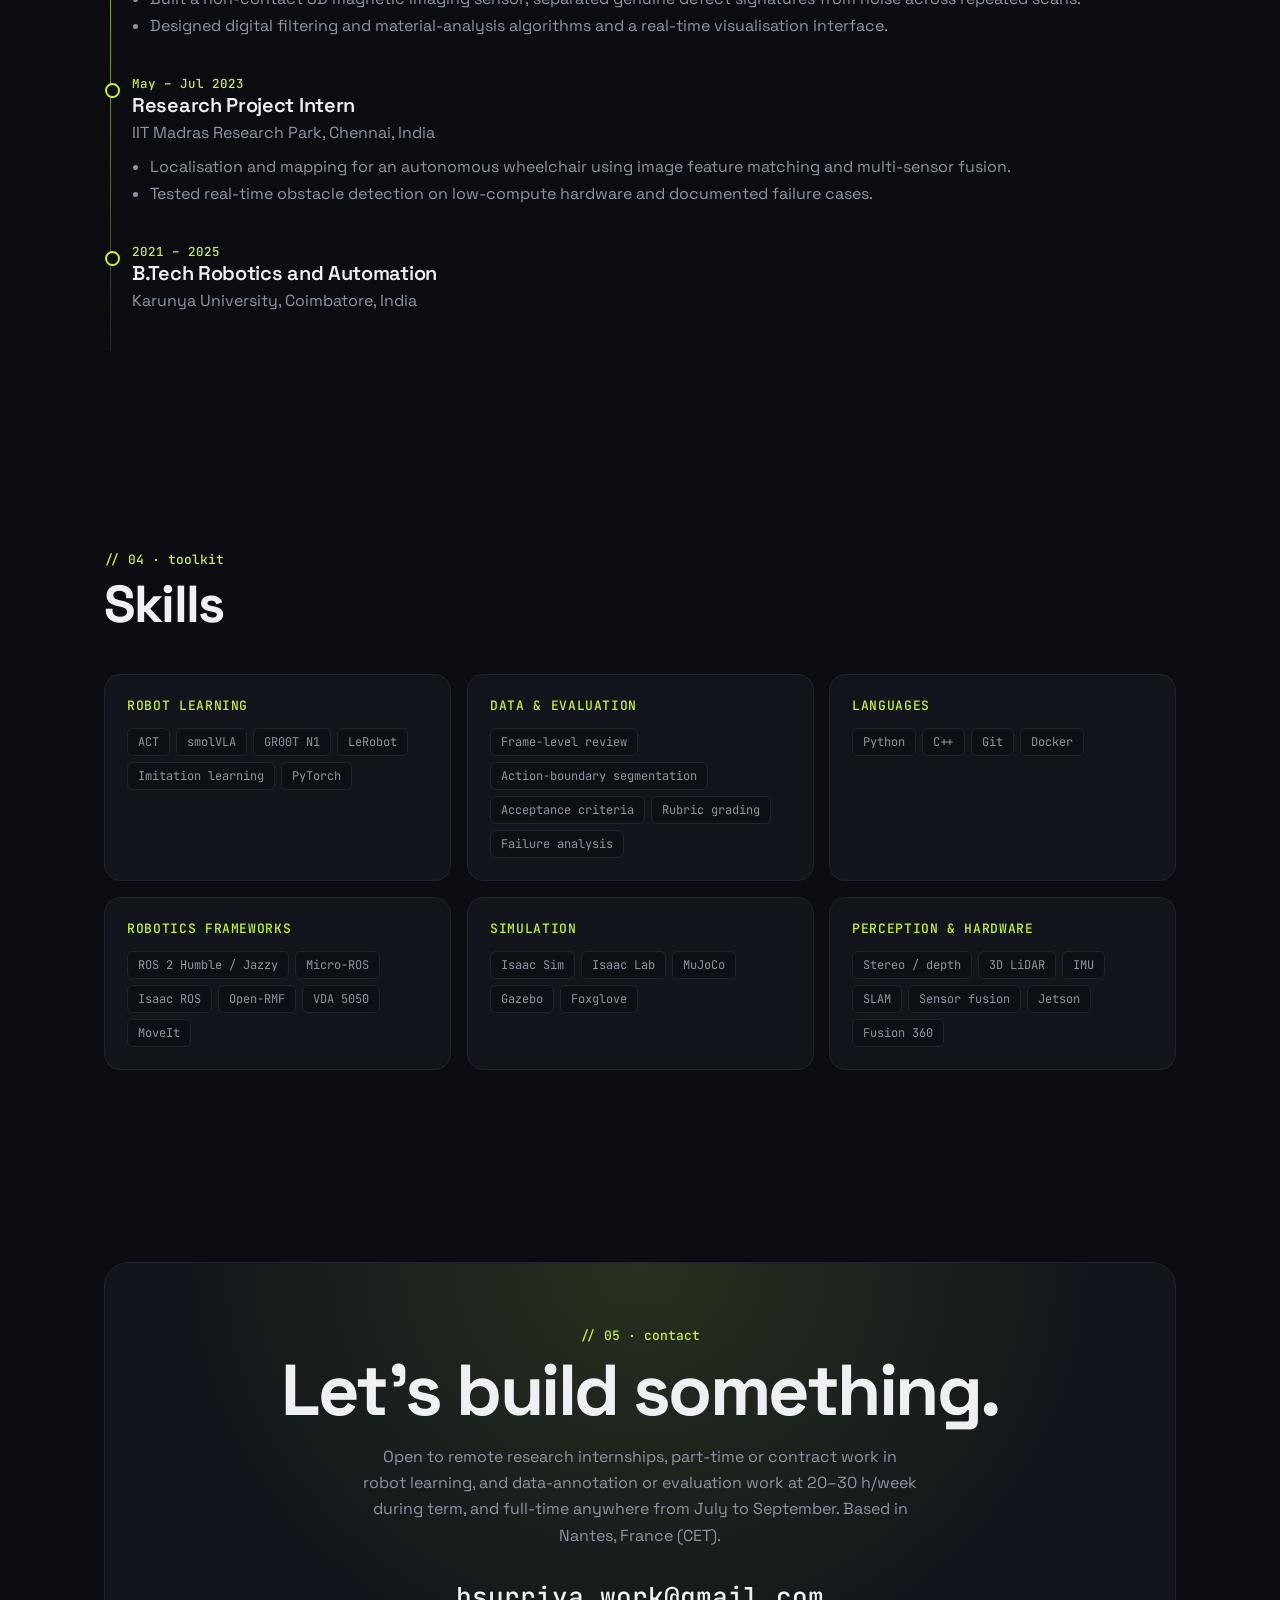
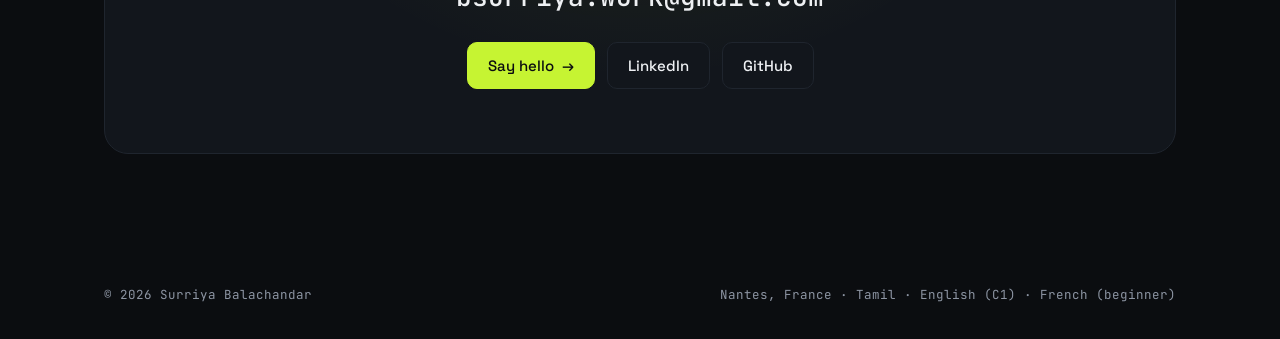
==== commit 45896964: "Audit fixes: no-JS visibility, favicon, OG image, canonical, JSON-LD, robots, sitemap, 404" ====
--- a/index.html
+++ b/index.html
@@ -10,6 +10,15 @@
 <meta property="og:type" content="website">
 <meta property="og:url" content="https://surriya.vercel.app/">
 <meta name="theme-color" content="#0b0d10">
+<link rel="canonical" href="https://surriya.vercel.app/">
+<link rel="icon" type="image/svg+xml" href="/favicon.svg">
+<link rel="apple-touch-icon" href="/og.png">
+<meta property="og:image" content="https://surriya.vercel.app/og.png">
+<meta property="og:image:width" content="1200"><meta property="og:image:height" content="630">
+<meta name="twitter:card" content="summary_large_image">
+<meta name="twitter:image" content="https://surriya.vercel.app/og.png">
+<script>document.documentElement.classList.add('js')</script>
+<script type="application/ld+json">{"@context":"https://schema.org","@type":"Person","name":"Surriya Balachandar","url":"https://surriya.vercel.app/","email":"mailto:bsurriya.work@gmail.com","jobTitle":"Robotics researcher · M.Sc. Advanced Robotics student","alumniOf":[{"@type":"CollegeOrUniversity","name":"Karunya University"}],"affiliation":{"@type":"CollegeOrUniversity","name":"École Centrale de Nantes"},"address":{"@type":"PostalAddress","addressLocality":"Nantes","addressCountry":"FR"},"knowsAbout":["Robot learning","Imitation learning","Vision-language-action models","Dataset curation","ROS 2","SLAM"],"sameAs":["https://www.linkedin.com/in/b-surriya","https://github.com/Surriya1010"]}</script>
 <link rel="preconnect" href="https://fonts.googleapis.com">
 <link rel="preconnect" href="https://fonts.gstatic.com" crossorigin>
 <link href="https://fonts.googleapis.com/css2?family=Space+Grotesk:wght@400;500;600;700&family=JetBrains+Mono:wght@400;500&display=swap" rel="stylesheet">
@@ -159,7 +168,7 @@
 footer{padding-block:36px;font:400 12.5px var(--mono);color:var(--muted)}
 footer .wrap{display:flex;justify-content:space-between;gap:16px;flex-wrap:wrap}
 
-.reveal{opacity:0;transform:translateY(18px);transition:opacity .9s cubic-bezier(.2,.7,.2,1),transform .9s cubic-bezier(.2,.7,.2,1);transition-delay:var(--d,0s)}
+.js .reveal{opacity:0;transform:translateY(18px);transition:opacity .9s cubic-bezier(.2,.7,.2,1),transform .9s cubic-bezier(.2,.7,.2,1);transition-delay:var(--d,0s)}
 html{scroll-padding-top:76px}
 .card,.btn,.stat,.skill{will-change:transform}
 .tldr{display:flex;gap:10px;align-items:flex-start;font:500 14px/1.5 var(--sans);color:var(--ink);background:rgba(198,244,50,.05);
@@ -172,7 +181,7 @@
 .glance span{font-size:15px;line-height:1.45;color:var(--ink)}
 @media (max-width:900px){.glance{grid-template-columns:1fr 1fr}}
 @media (max-width:520px){.glance{grid-template-columns:1fr}}
-.reveal.in{opacity:1;transform:none}
+.js .reveal.in{opacity:1;transform:none}
 
 @media (max-width:900px){
   nav ul{display:none}
@@ -213,7 +222,7 @@
         perception and navigation for real robots.</p>
       <div class="cta">
         <a class="btn primary" href="#work">See my work <span class="arr">→</span></a>
-        <a class="btn" href="mailto:bsurriya.work@gmail.com">Email</a>
+        <a class="btn" href="mailto:bsurriya.work@gmail.com" aria-label="Email Surriya">Email</a>
         <a class="btn" href="https://www.linkedin.com/in/b-surriya" target="_blank" rel="noopener">LinkedIn</a>
         <a class="btn" href="https://github.com/Surriya1010" target="_blank" rel="noopener">GitHub</a>
       </div>
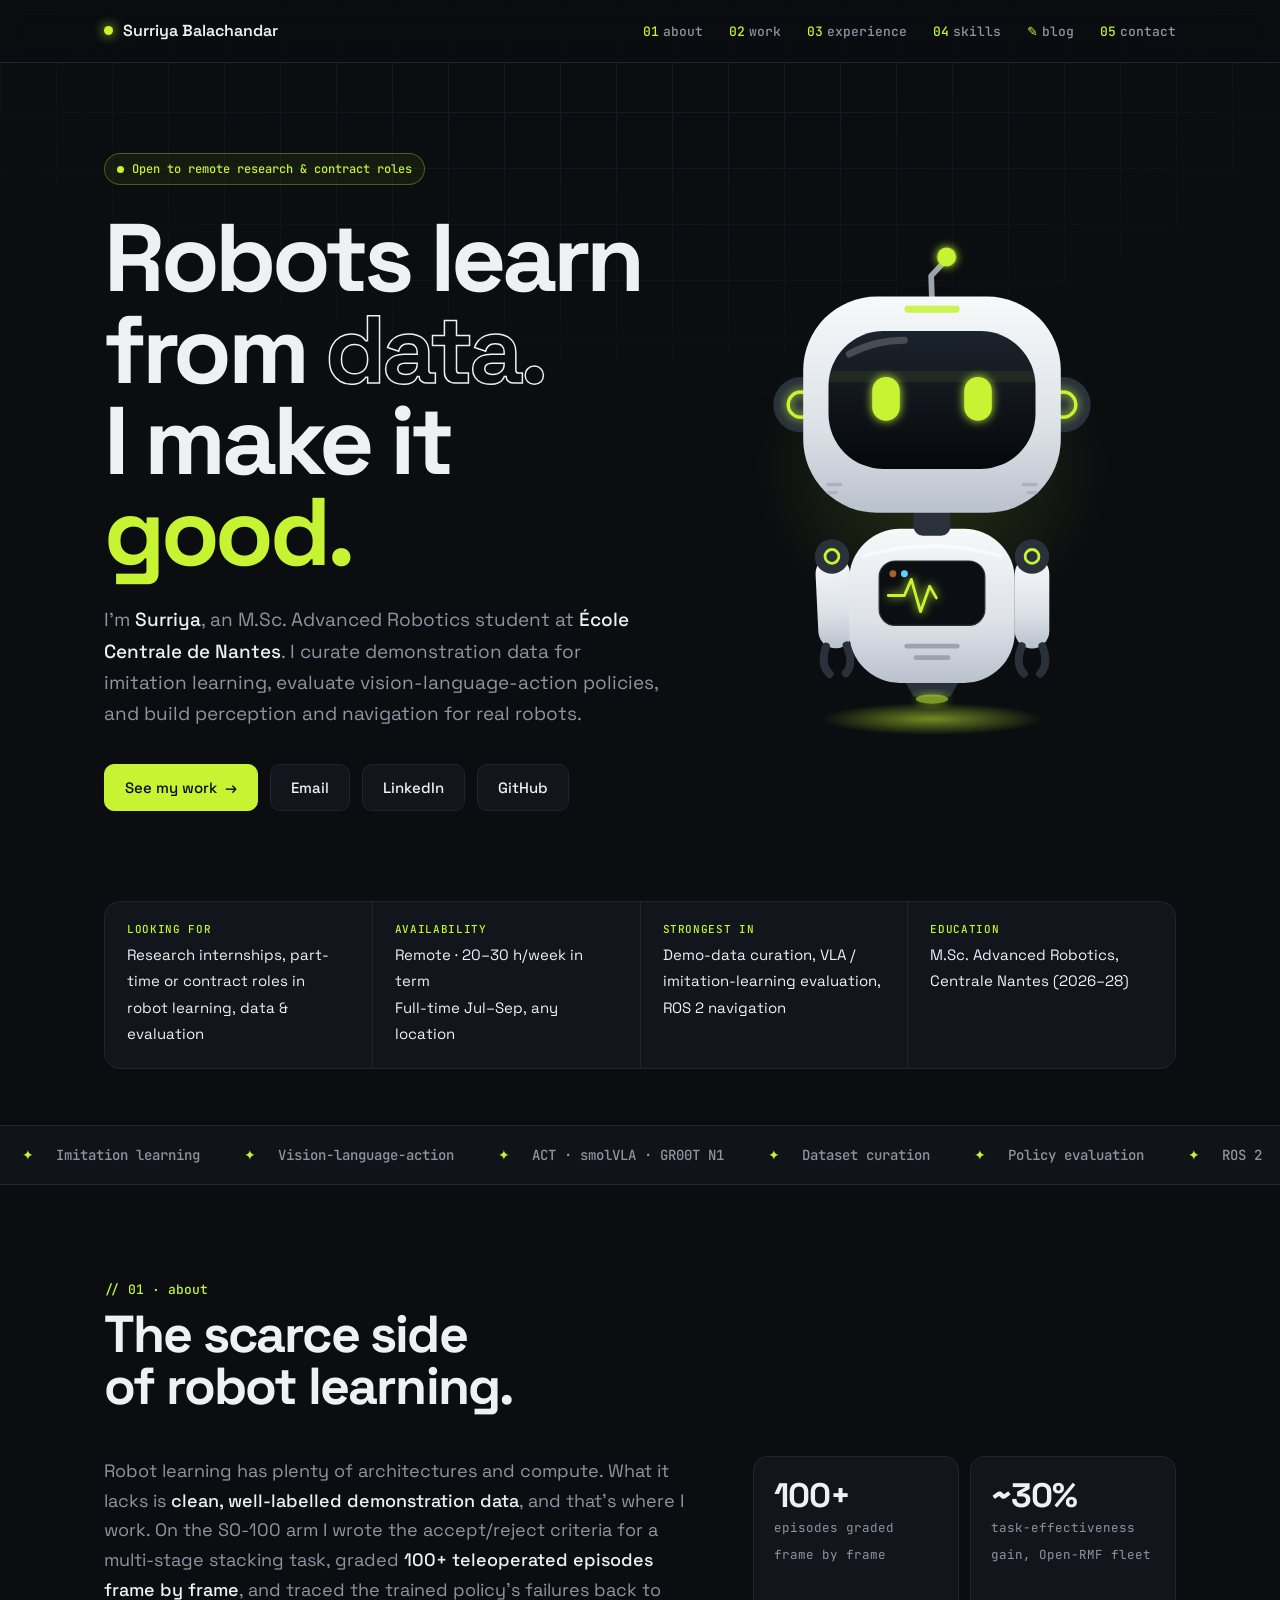
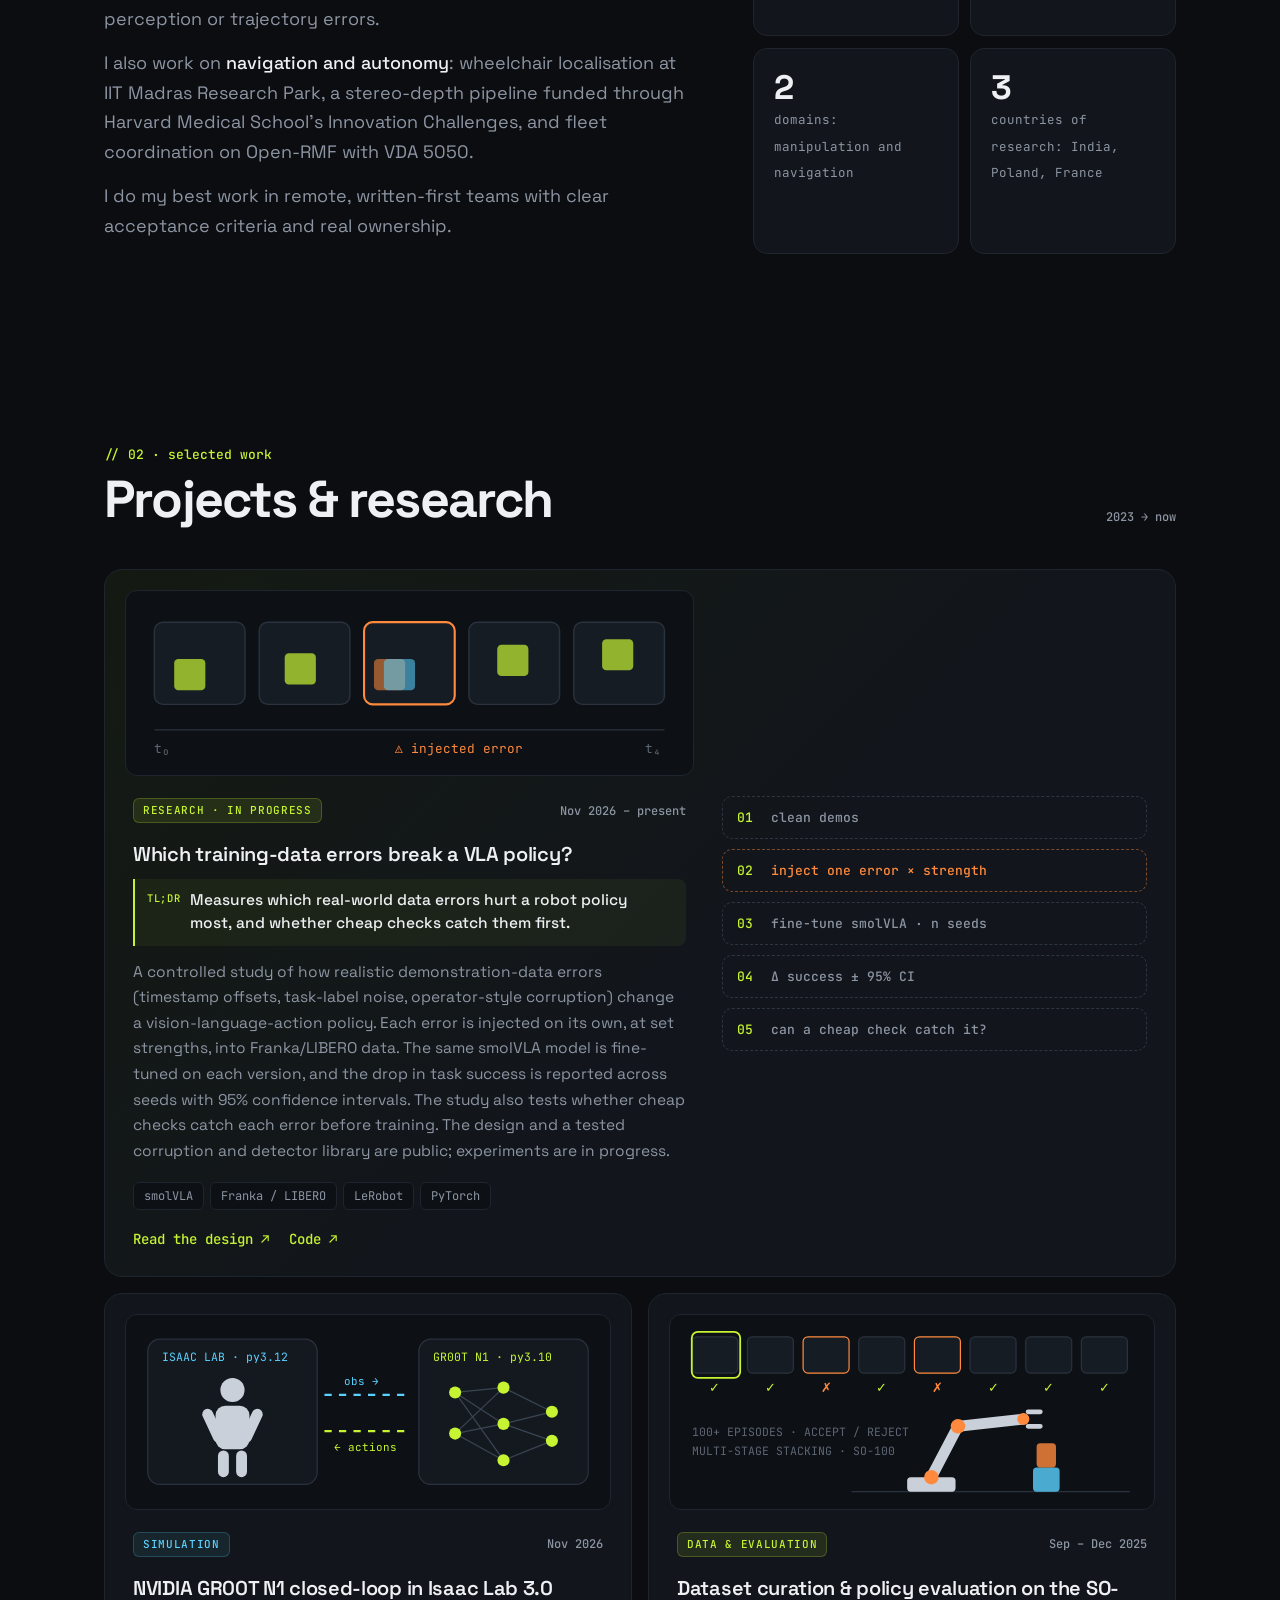
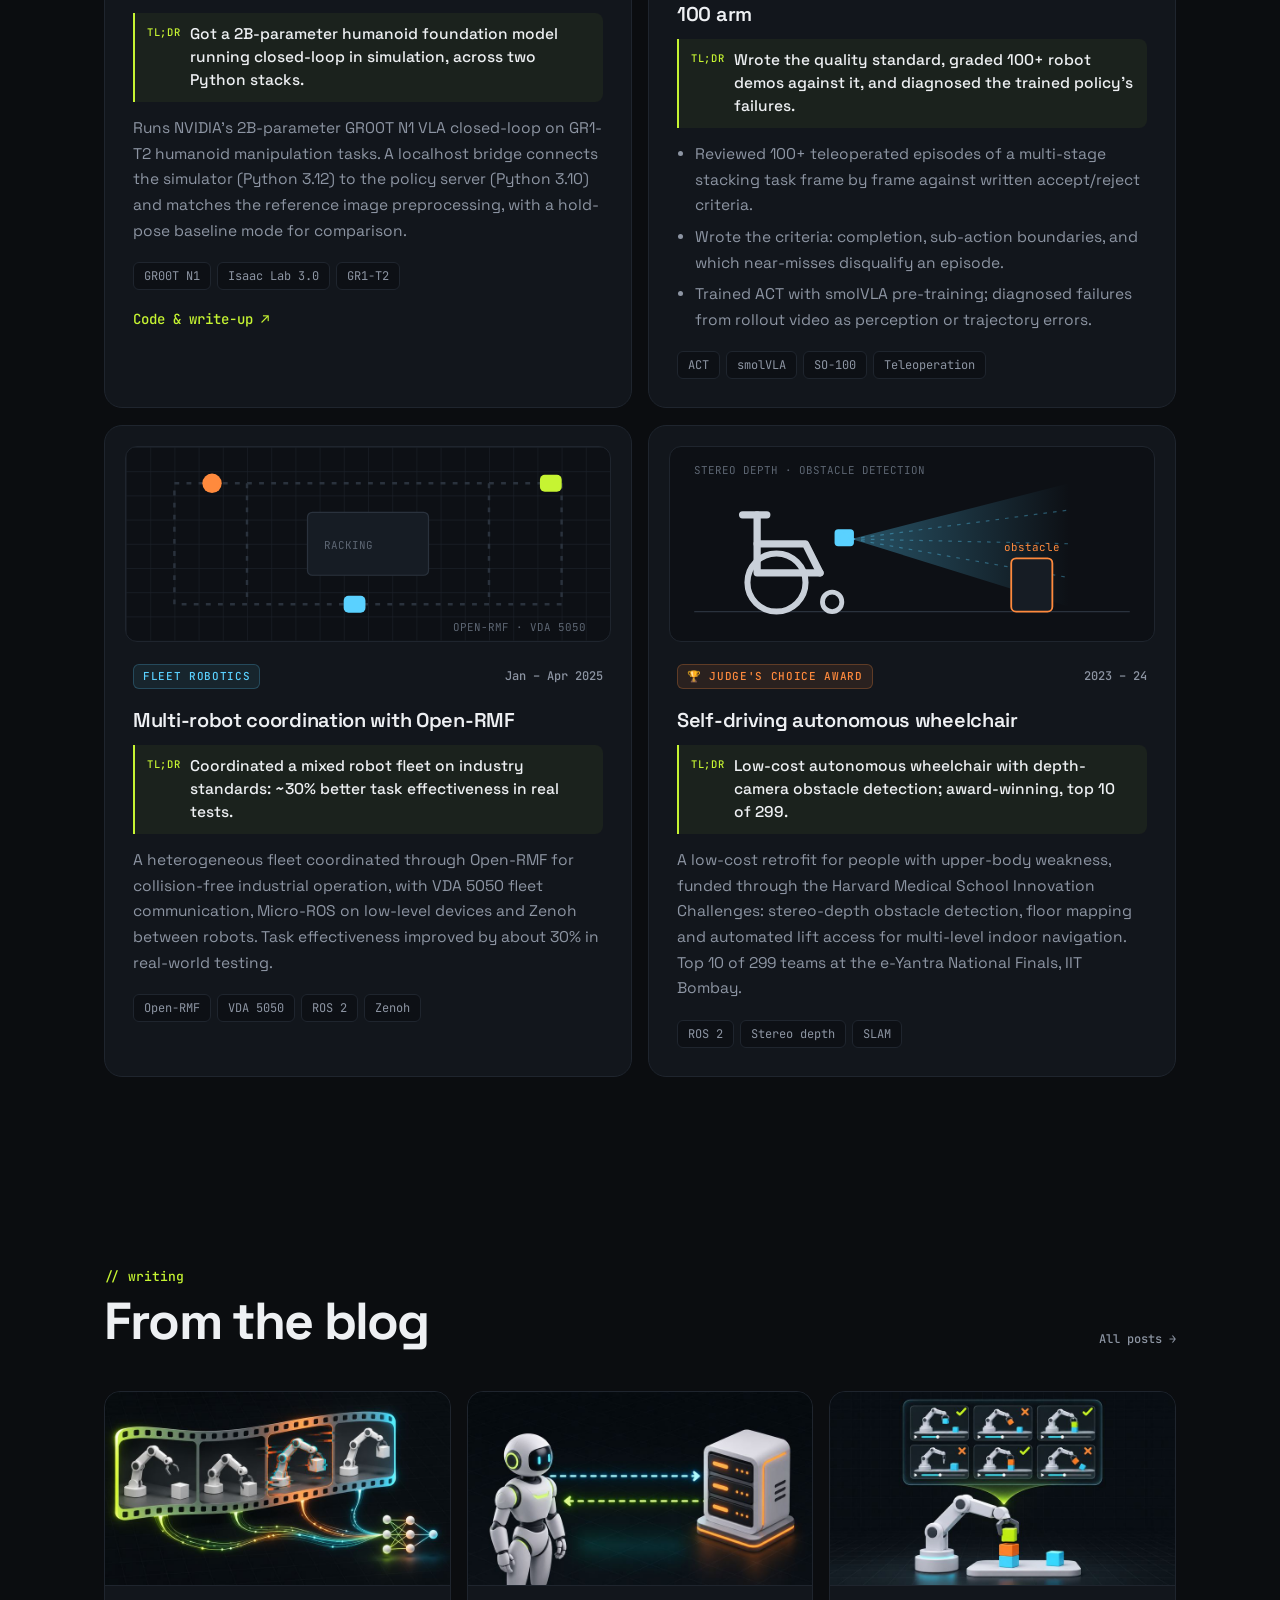
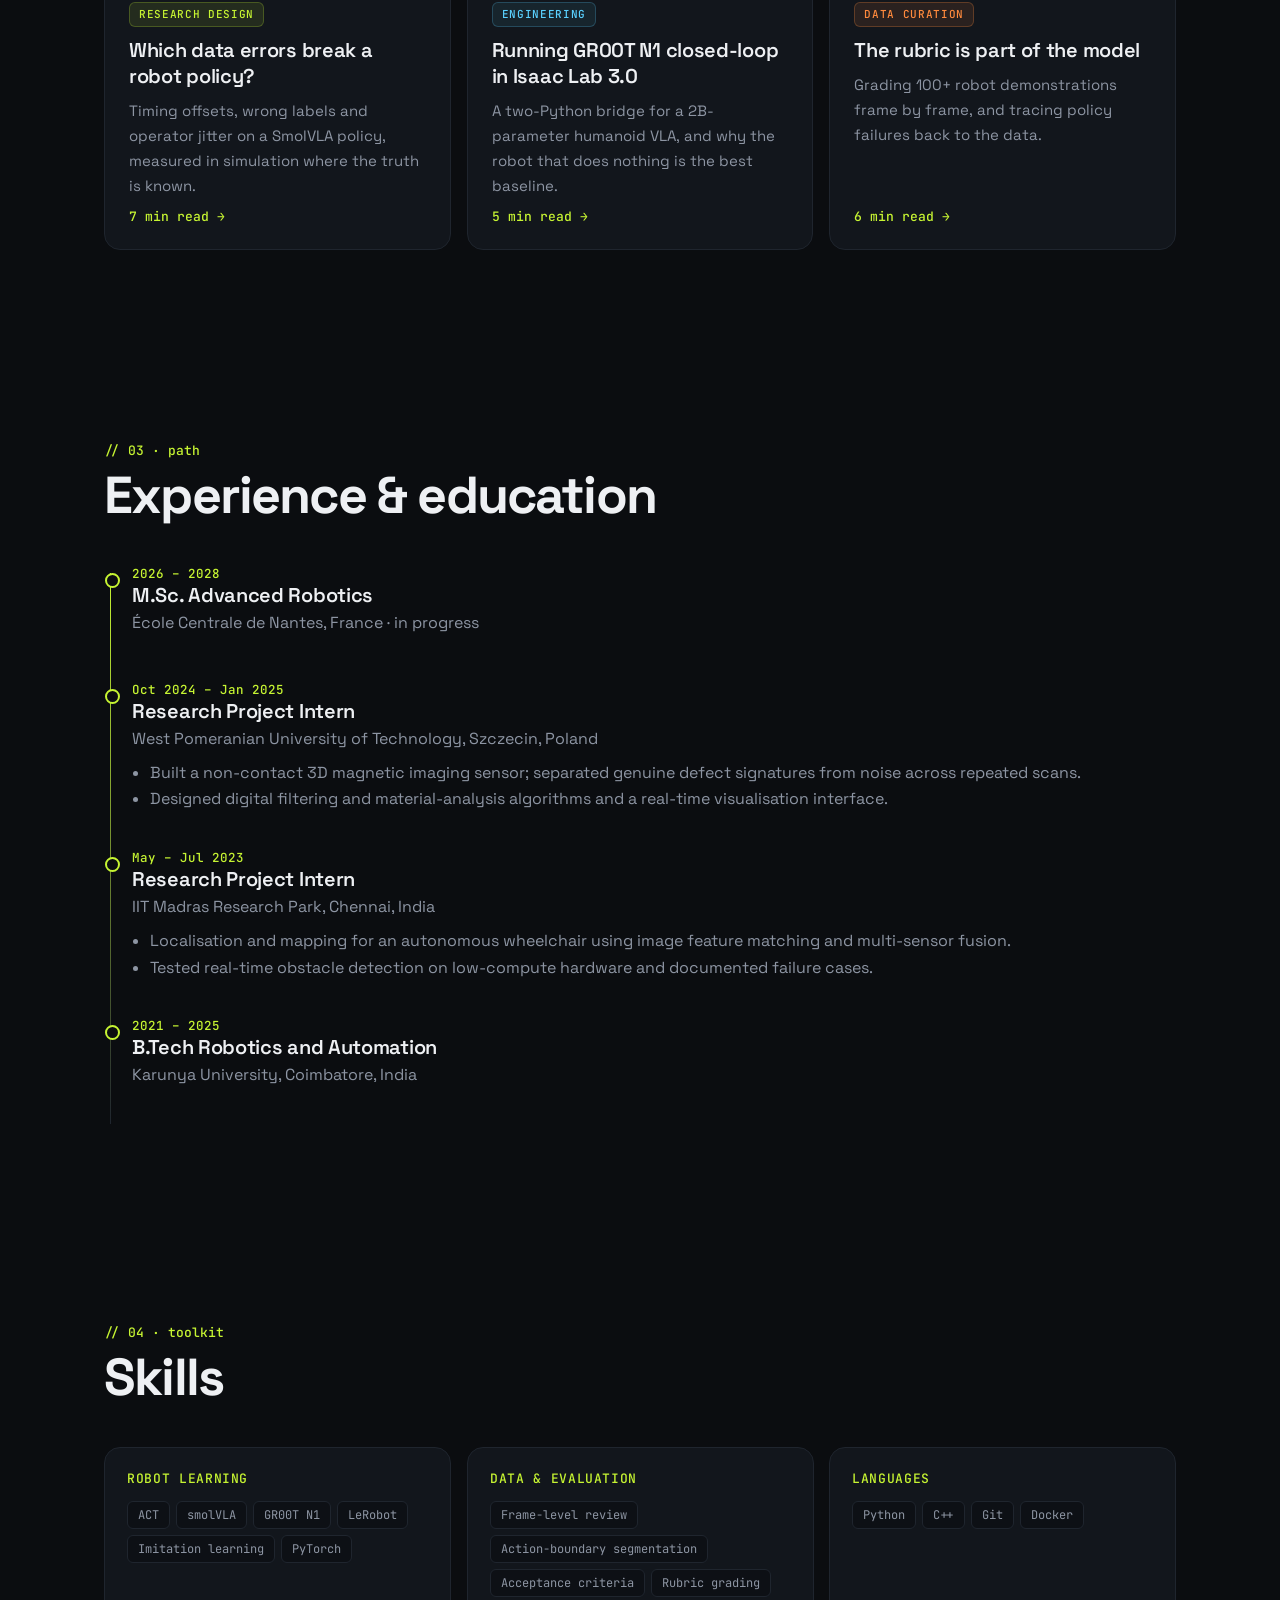
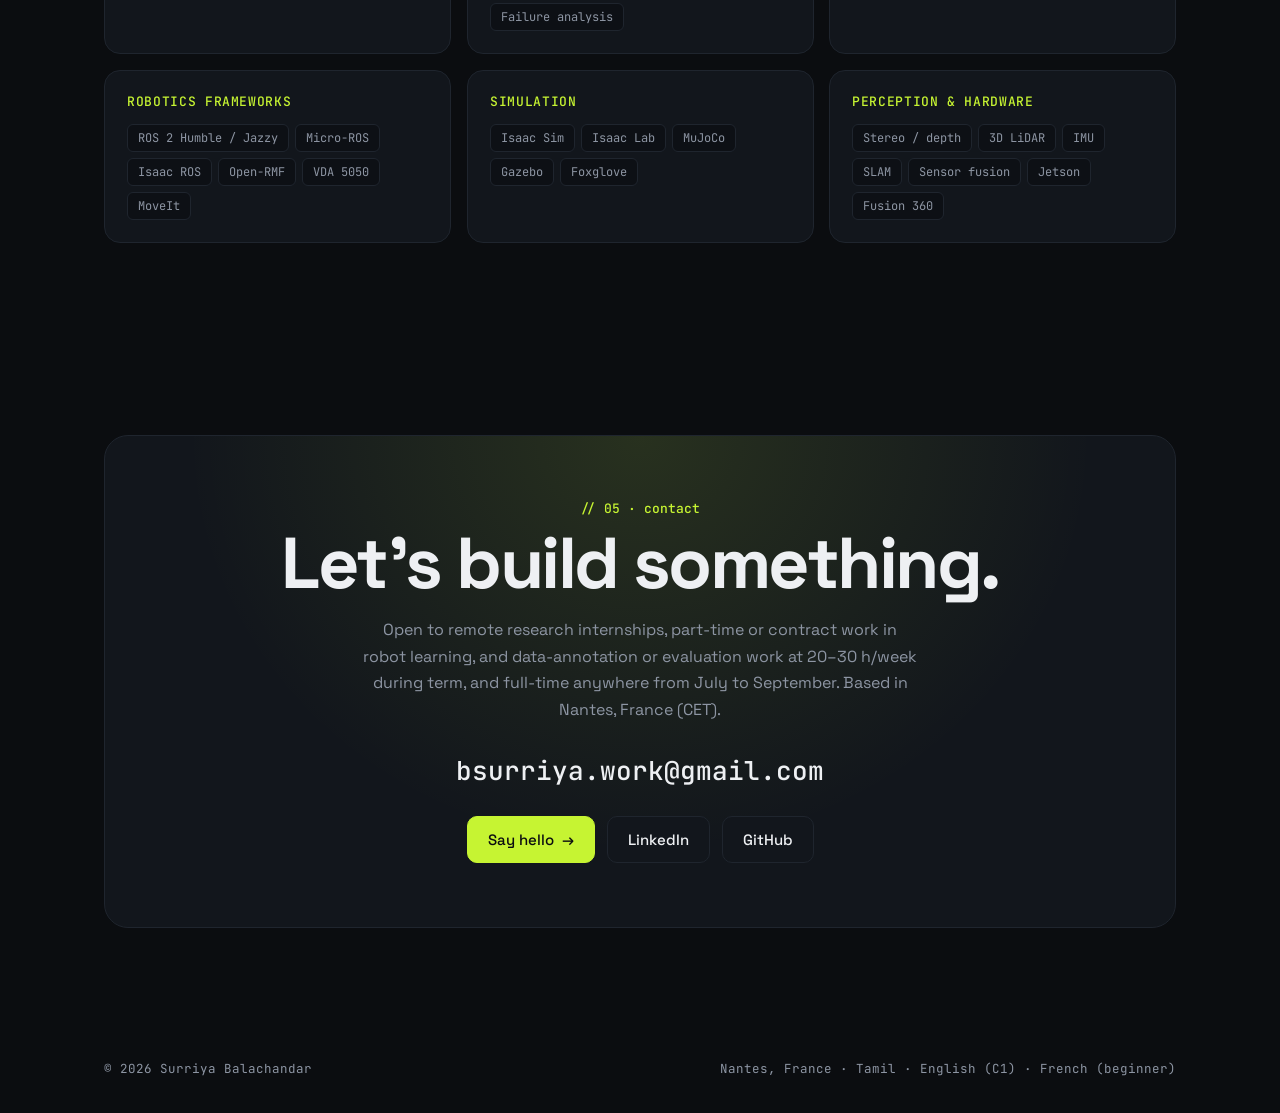
==== commit 20e12af6: "Add blog: VLA data-errors, GR00T Isaac Lab, SO-100 rubric posts with cover art" ====
--- a/index.html
+++ b/index.html
@@ -142,6 +142,15 @@
 @keyframes ping{0%{r:4;opacity:.9}100%{r:28;opacity:0}}
 .ping{animation:ping 1.8s ease-out infinite}
 
+.posts{display:grid;grid-template-columns:repeat(3,1fr);gap:16px}
+.post{display:flex;flex-direction:column;gap:10px;align-items:flex-start;padding:24px;border:1px solid var(--line);border-radius:16px;background:var(--card);color:var(--ink);transition:border-color .25s,transform .25s}
+.post:hover{border-color:#2f3845;transform:translateY(-3px)}
+.post img{width:calc(100% + 48px);margin:-24px -24px 6px;height:auto;aspect-ratio:16/9;object-fit:cover;border-bottom:1px solid var(--line)}
+.post{overflow:hidden}
+.post p{color:var(--muted);font-size:15px;margin:0;flex:1}
+.post .go{font:500 13px var(--mono);color:var(--lime)}
+@media (max-width:900px){.posts{grid-template-columns:1fr}}
+
 /* experience */
 .tl{position:relative;padding-left:28px}
 .tl::before{content:"";position:absolute;left:6px;top:8px;bottom:8px;width:1px;background:linear-gradient(var(--lime),var(--line))}
@@ -207,6 +216,7 @@
       <li><a href="#work"><span>02</span>work</a></li>
       <li><a href="#experience"><span>03</span>experience</a></li>
       <li><a href="#skills"><span>04</span>skills</a></li>
+      <li><a href="/blog/"><span>✎</span>blog</a></li>
       <li><a href="#contact"><span>05</span>contact</a></li>
     </ul></nav>
   </div>
@@ -503,6 +513,16 @@
     </div>
   </section>
 
+  <section id="writing" class="wrap">
+    <div class="sec-head reveal"><div><span class="kicker">// writing</span><h2>From the blog</h2></div>
+      <a class="date" href="/blog/">All posts →</a></div>
+    <div class="posts">
+      <a class="post reveal" href="/blog/vla-data-errors.html"><img src="/blog/img/vla-sm.jpg" alt="" width="800" height="450" loading="lazy"><span class="chip">Research design</span><h3>Which data errors break a robot policy?</h3><p>Timing offsets, wrong labels and operator jitter on a SmolVLA policy, measured in simulation where the truth is known.</p><span class="go">7 min read →</span></a>
+      <a class="post reveal" href="/blog/gr00t-isaac-lab.html"><img src="/blog/img/gr00t-sm.jpg" alt="" width="800" height="450" loading="lazy"><span class="chip c">Engineering</span><h3>Running GR00T N1 closed-loop in Isaac Lab 3.0</h3><p>A two-Python bridge for a 2B-parameter humanoid VLA, and why the robot that does nothing is the best baseline.</p><span class="go">5 min read →</span></a>
+      <a class="post reveal" href="/blog/so100-rubric.html"><img src="/blog/img/so100-sm.jpg" alt="" width="800" height="450" loading="lazy"><span class="chip o">Data curation</span><h3>The rubric is part of the model</h3><p>Grading 100+ robot demonstrations frame by frame, and tracing policy failures back to the data.</p><span class="go">6 min read →</span></a>
+    </div>
+  </section>
+
   <section id="experience" class="wrap">
     <div class="sec-head reveal"><div><span class="kicker">// 03 · path</span><h2>Experience &amp; education</h2></div></div>
     <div class="tl">
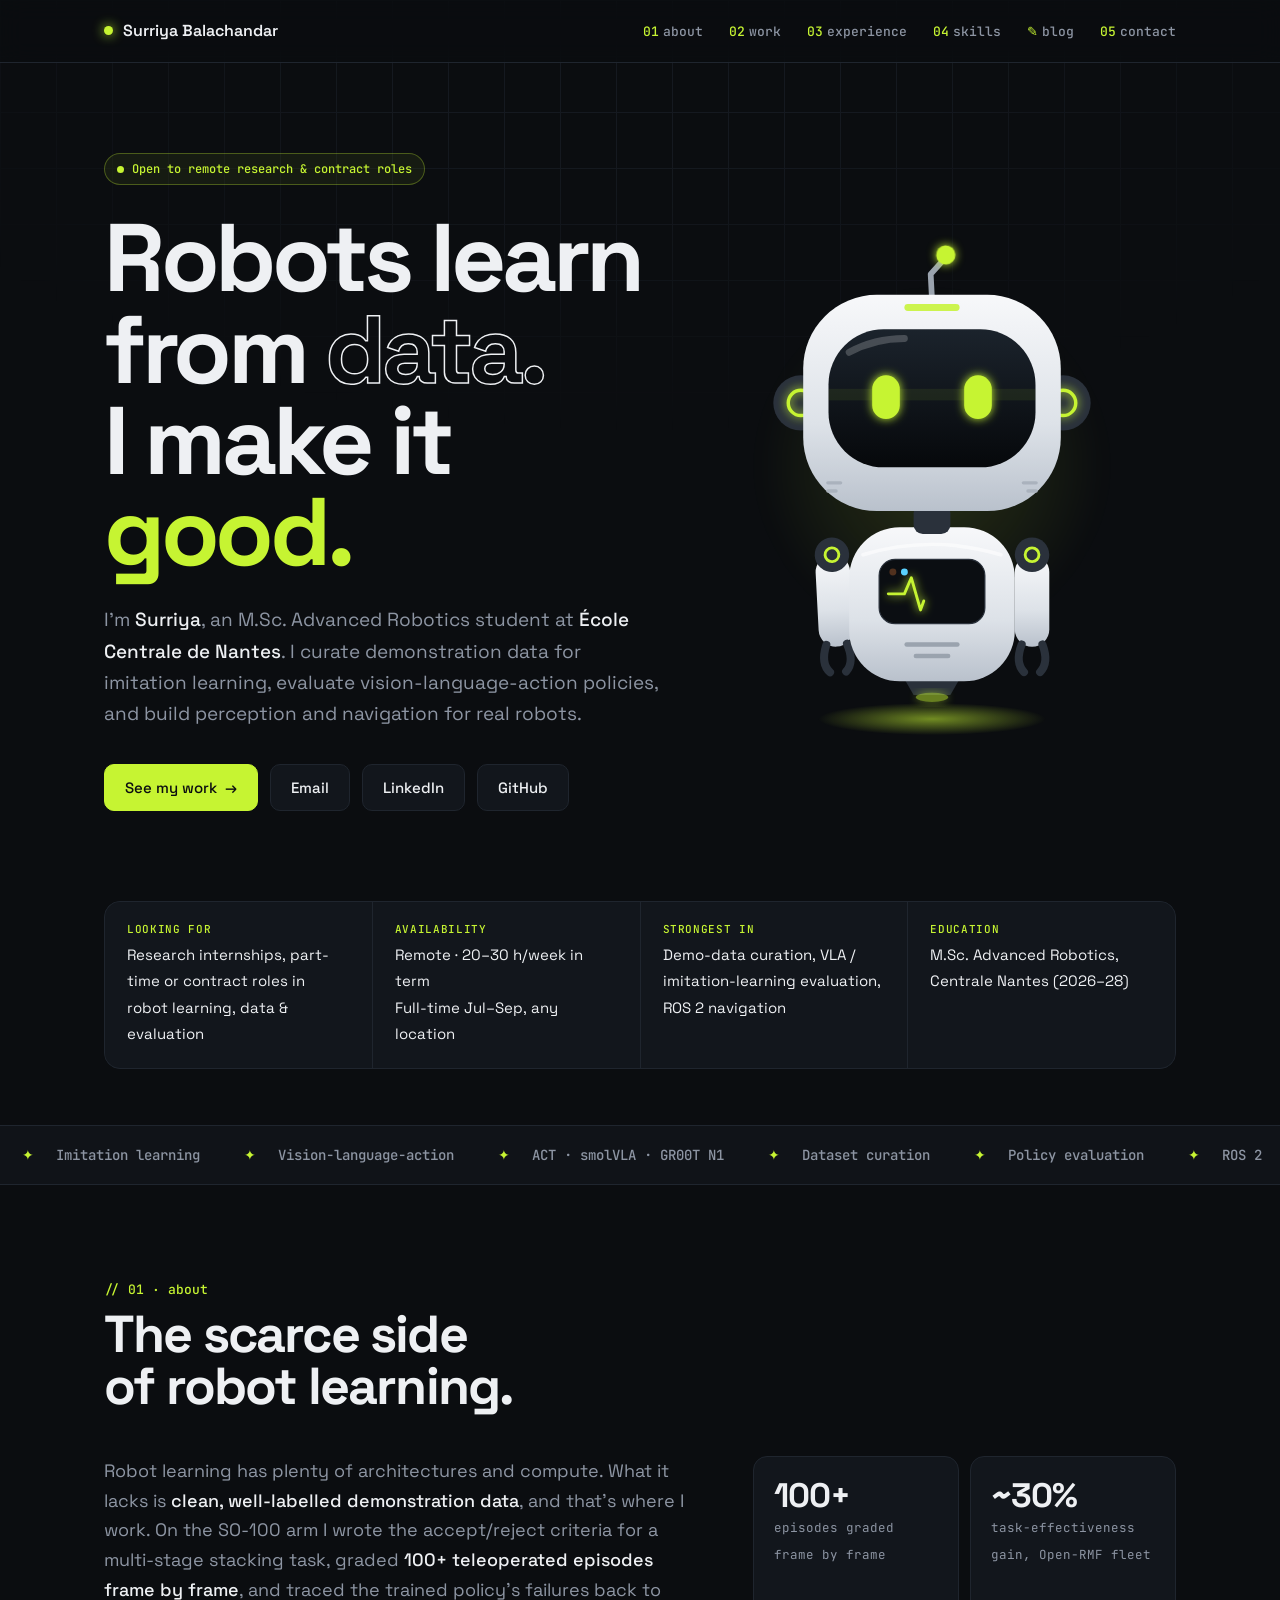
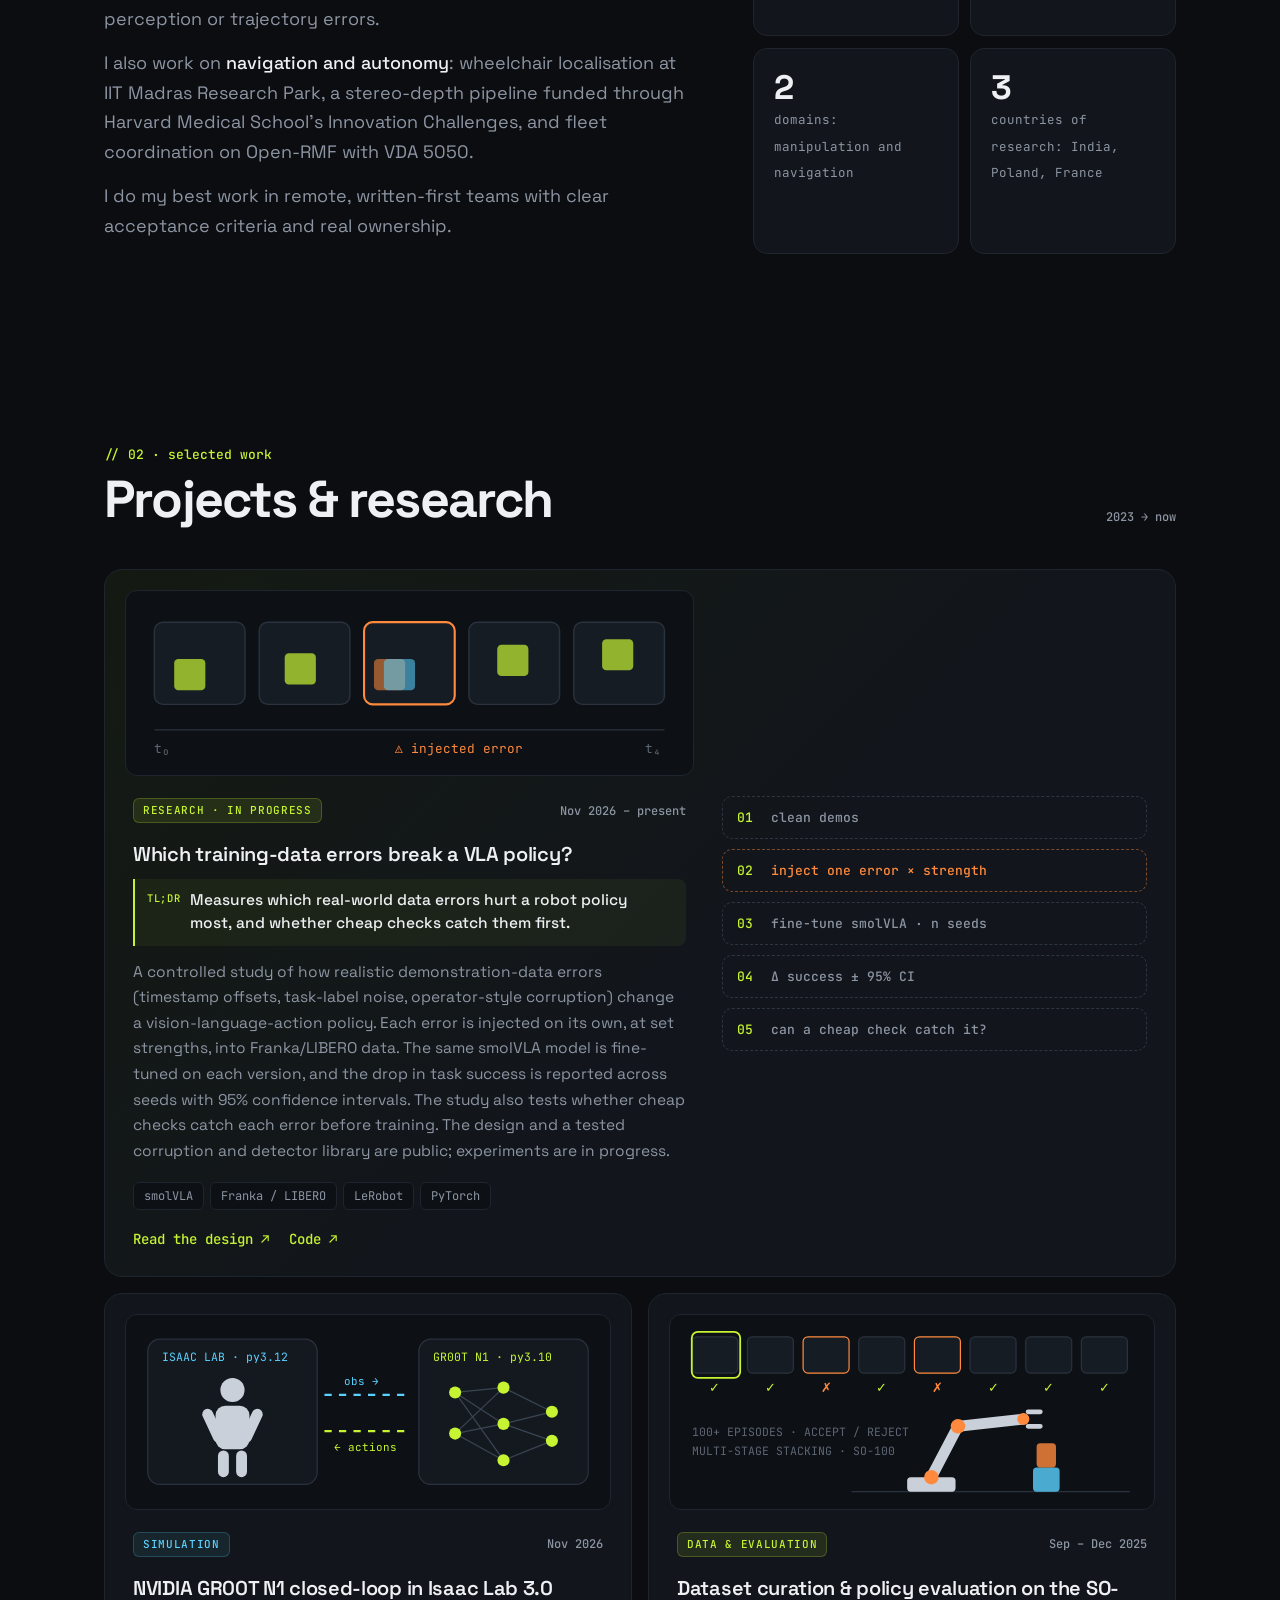
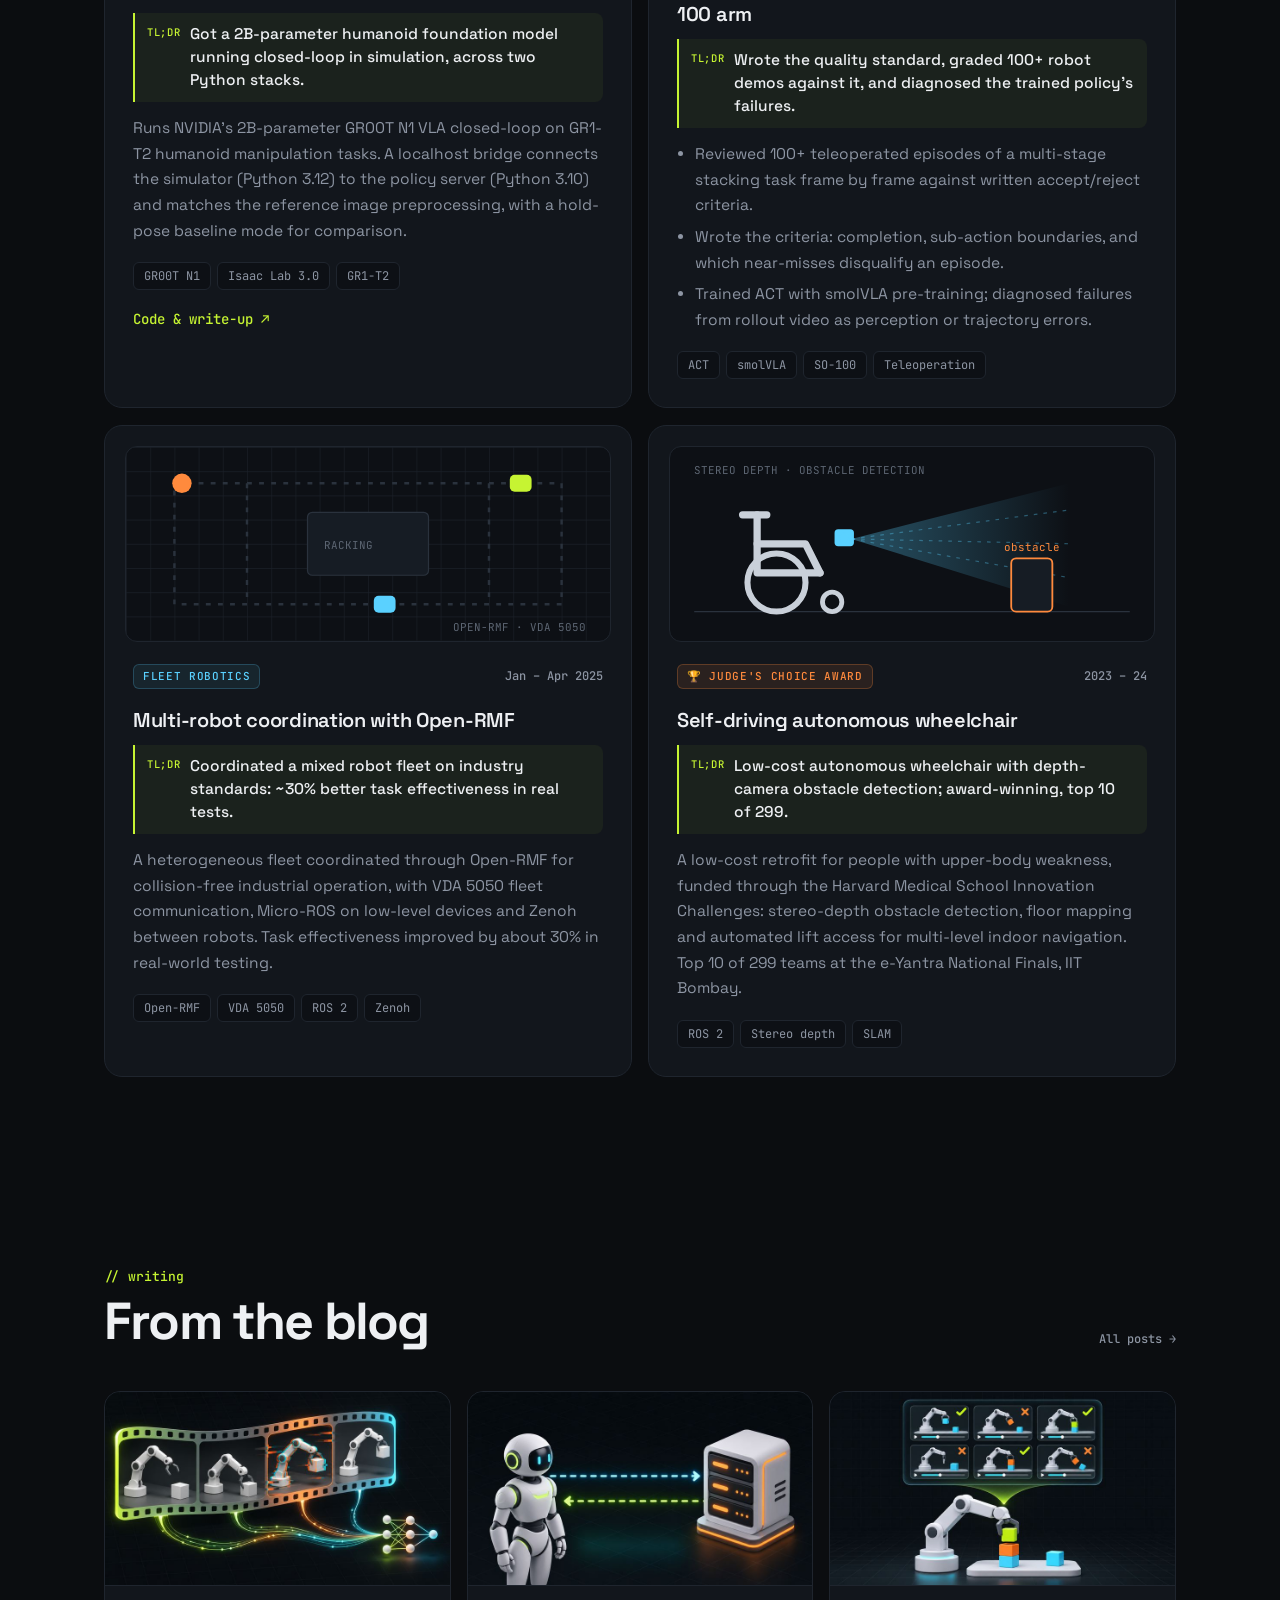
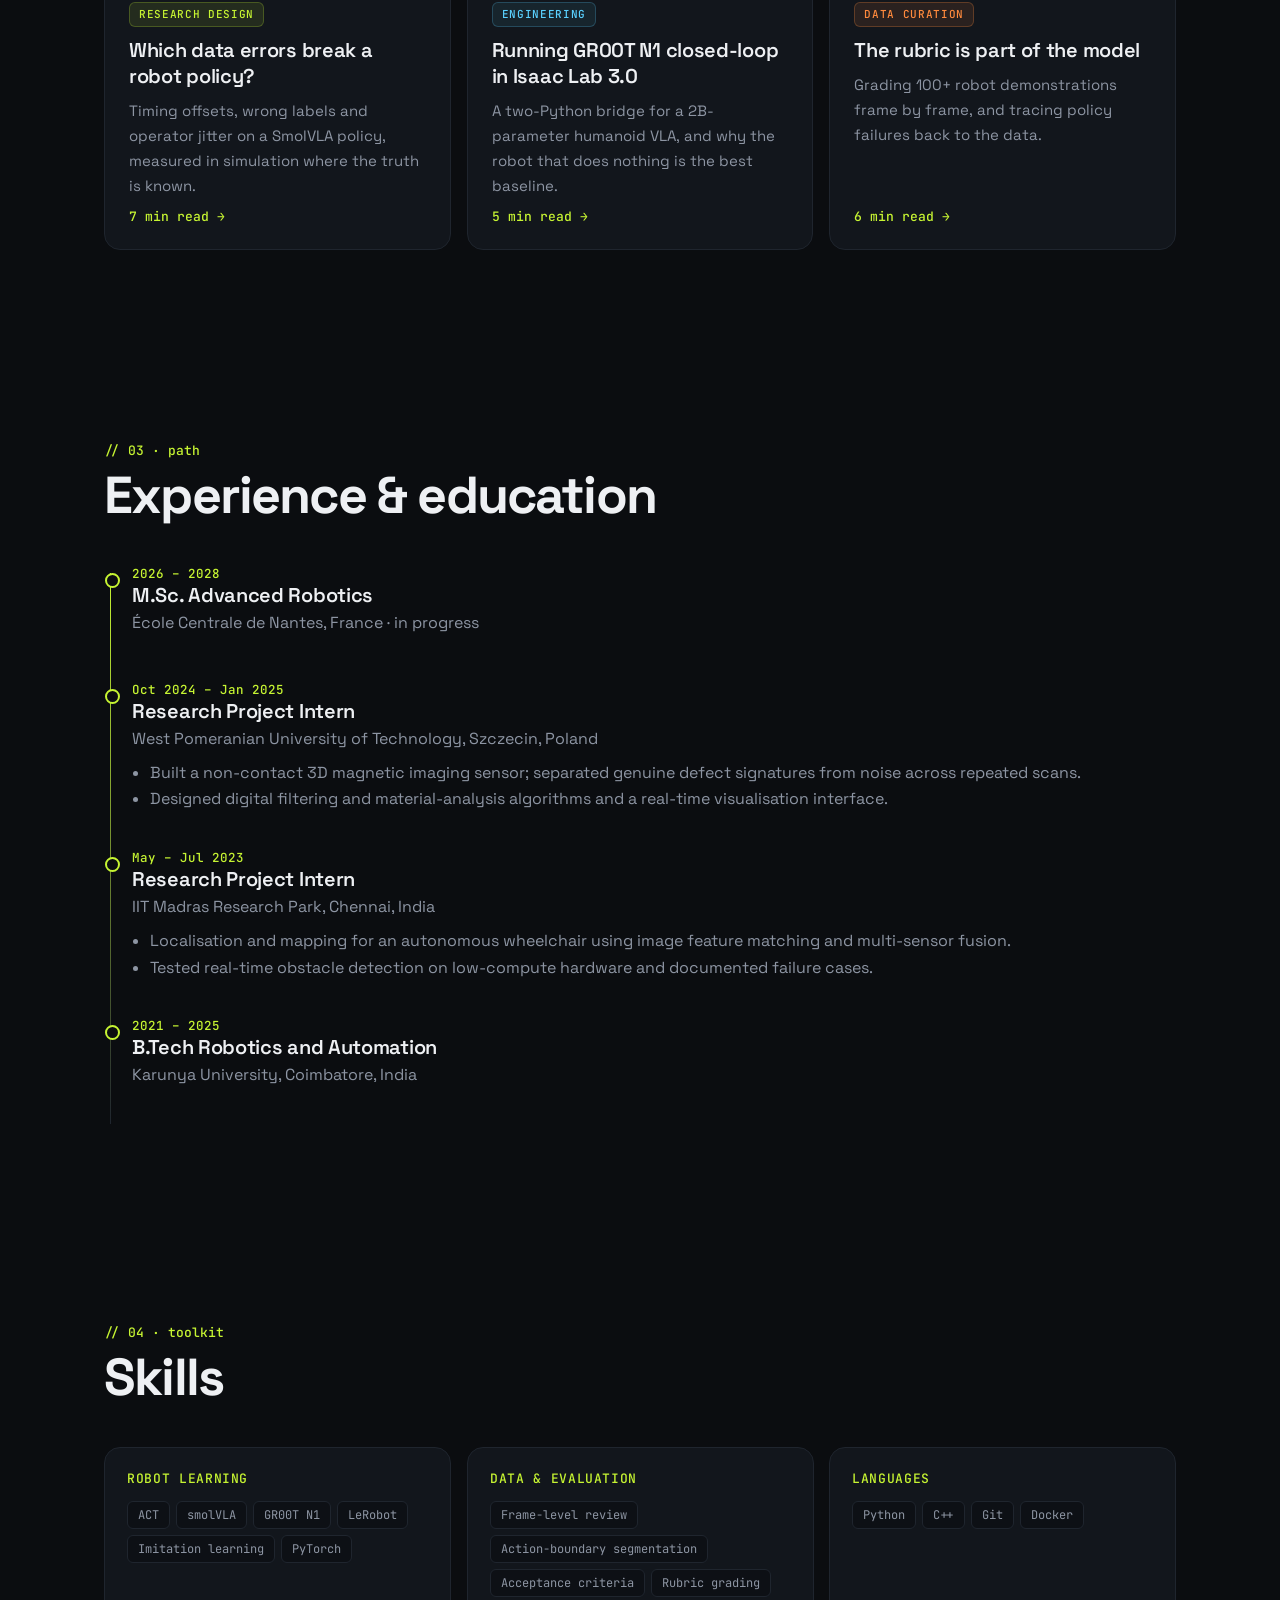
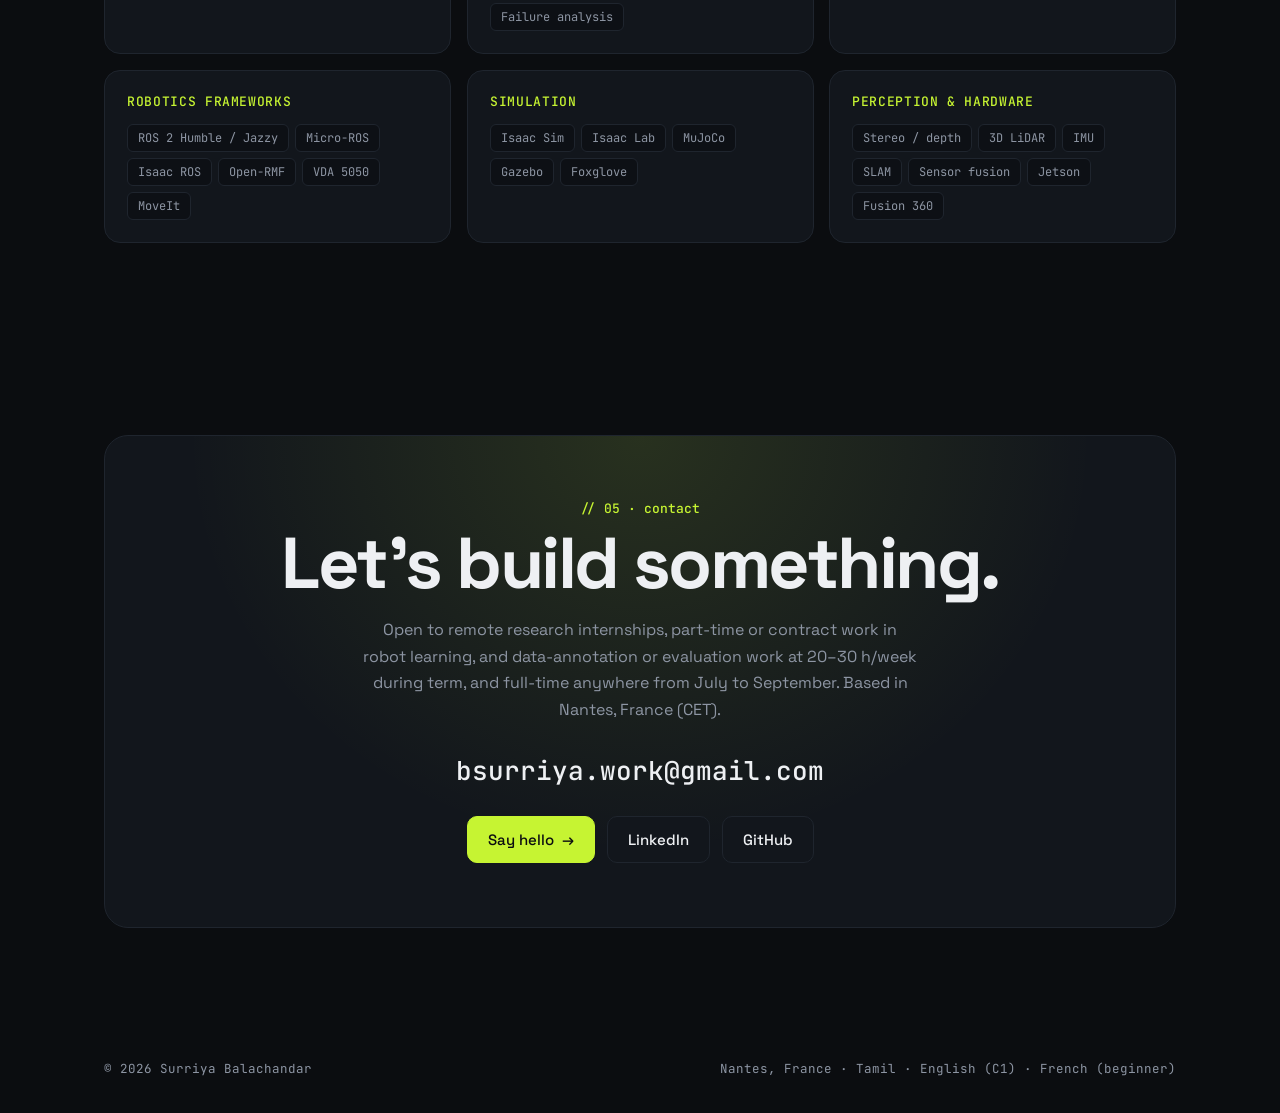
==== commit 4b368cf1: "Optimise: clean URLs, cache and security headers, BlogPosting structured data" ====
--- a/index.html
+++ b/index.html
@@ -517,9 +517,9 @@
     <div class="sec-head reveal"><div><span class="kicker">// writing</span><h2>From the blog</h2></div>
       <a class="date" href="/blog/">All posts →</a></div>
     <div class="posts">
-      <a class="post reveal" href="/blog/vla-data-errors.html"><img src="/blog/img/vla-sm.jpg" alt="" width="800" height="450" loading="lazy"><span class="chip">Research design</span><h3>Which data errors break a robot policy?</h3><p>Timing offsets, wrong labels and operator jitter on a SmolVLA policy, measured in simulation where the truth is known.</p><span class="go">7 min read →</span></a>
-      <a class="post reveal" href="/blog/gr00t-isaac-lab.html"><img src="/blog/img/gr00t-sm.jpg" alt="" width="800" height="450" loading="lazy"><span class="chip c">Engineering</span><h3>Running GR00T N1 closed-loop in Isaac Lab 3.0</h3><p>A two-Python bridge for a 2B-parameter humanoid VLA, and why the robot that does nothing is the best baseline.</p><span class="go">5 min read →</span></a>
-      <a class="post reveal" href="/blog/so100-rubric.html"><img src="/blog/img/so100-sm.jpg" alt="" width="800" height="450" loading="lazy"><span class="chip o">Data curation</span><h3>The rubric is part of the model</h3><p>Grading 100+ robot demonstrations frame by frame, and tracing policy failures back to the data.</p><span class="go">6 min read →</span></a>
+      <a class="post reveal" href="/blog/vla-data-errors"><img src="/blog/img/vla-sm.jpg" alt="" width="800" height="450" loading="lazy"><span class="chip">Research design</span><h3>Which data errors break a robot policy?</h3><p>Timing offsets, wrong labels and operator jitter on a SmolVLA policy, measured in simulation where the truth is known.</p><span class="go">7 min read →</span></a>
+      <a class="post reveal" href="/blog/gr00t-isaac-lab"><img src="/blog/img/gr00t-sm.jpg" alt="" width="800" height="450" loading="lazy"><span class="chip c">Engineering</span><h3>Running GR00T N1 closed-loop in Isaac Lab 3.0</h3><p>A two-Python bridge for a 2B-parameter humanoid VLA, and why the robot that does nothing is the best baseline.</p><span class="go">5 min read →</span></a>
+      <a class="post reveal" href="/blog/so100-rubric"><img src="/blog/img/so100-sm.jpg" alt="" width="800" height="450" loading="lazy"><span class="chip o">Data curation</span><h3>The rubric is part of the model</h3><p>Grading 100+ robot demonstrations frame by frame, and tracing policy failures back to the data.</p><span class="go">6 min read →</span></a>
     </div>
   </section>
 
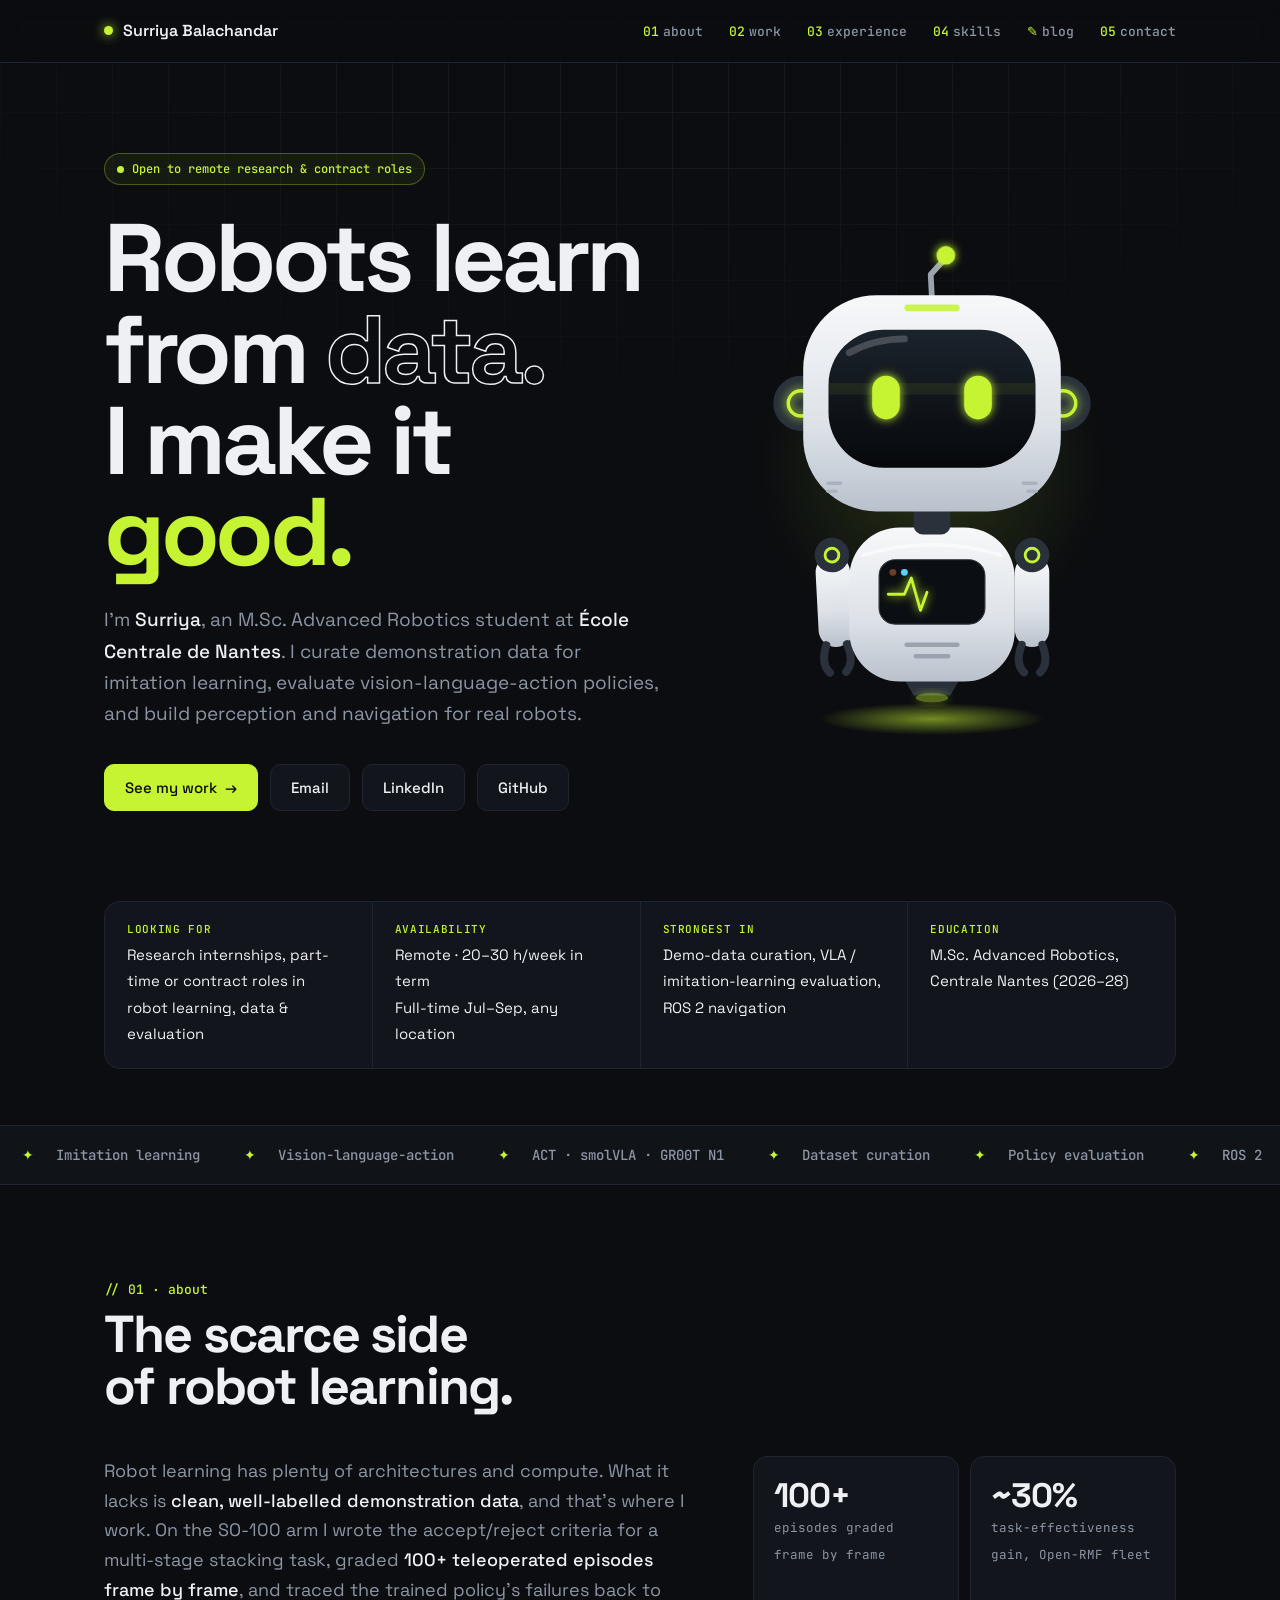
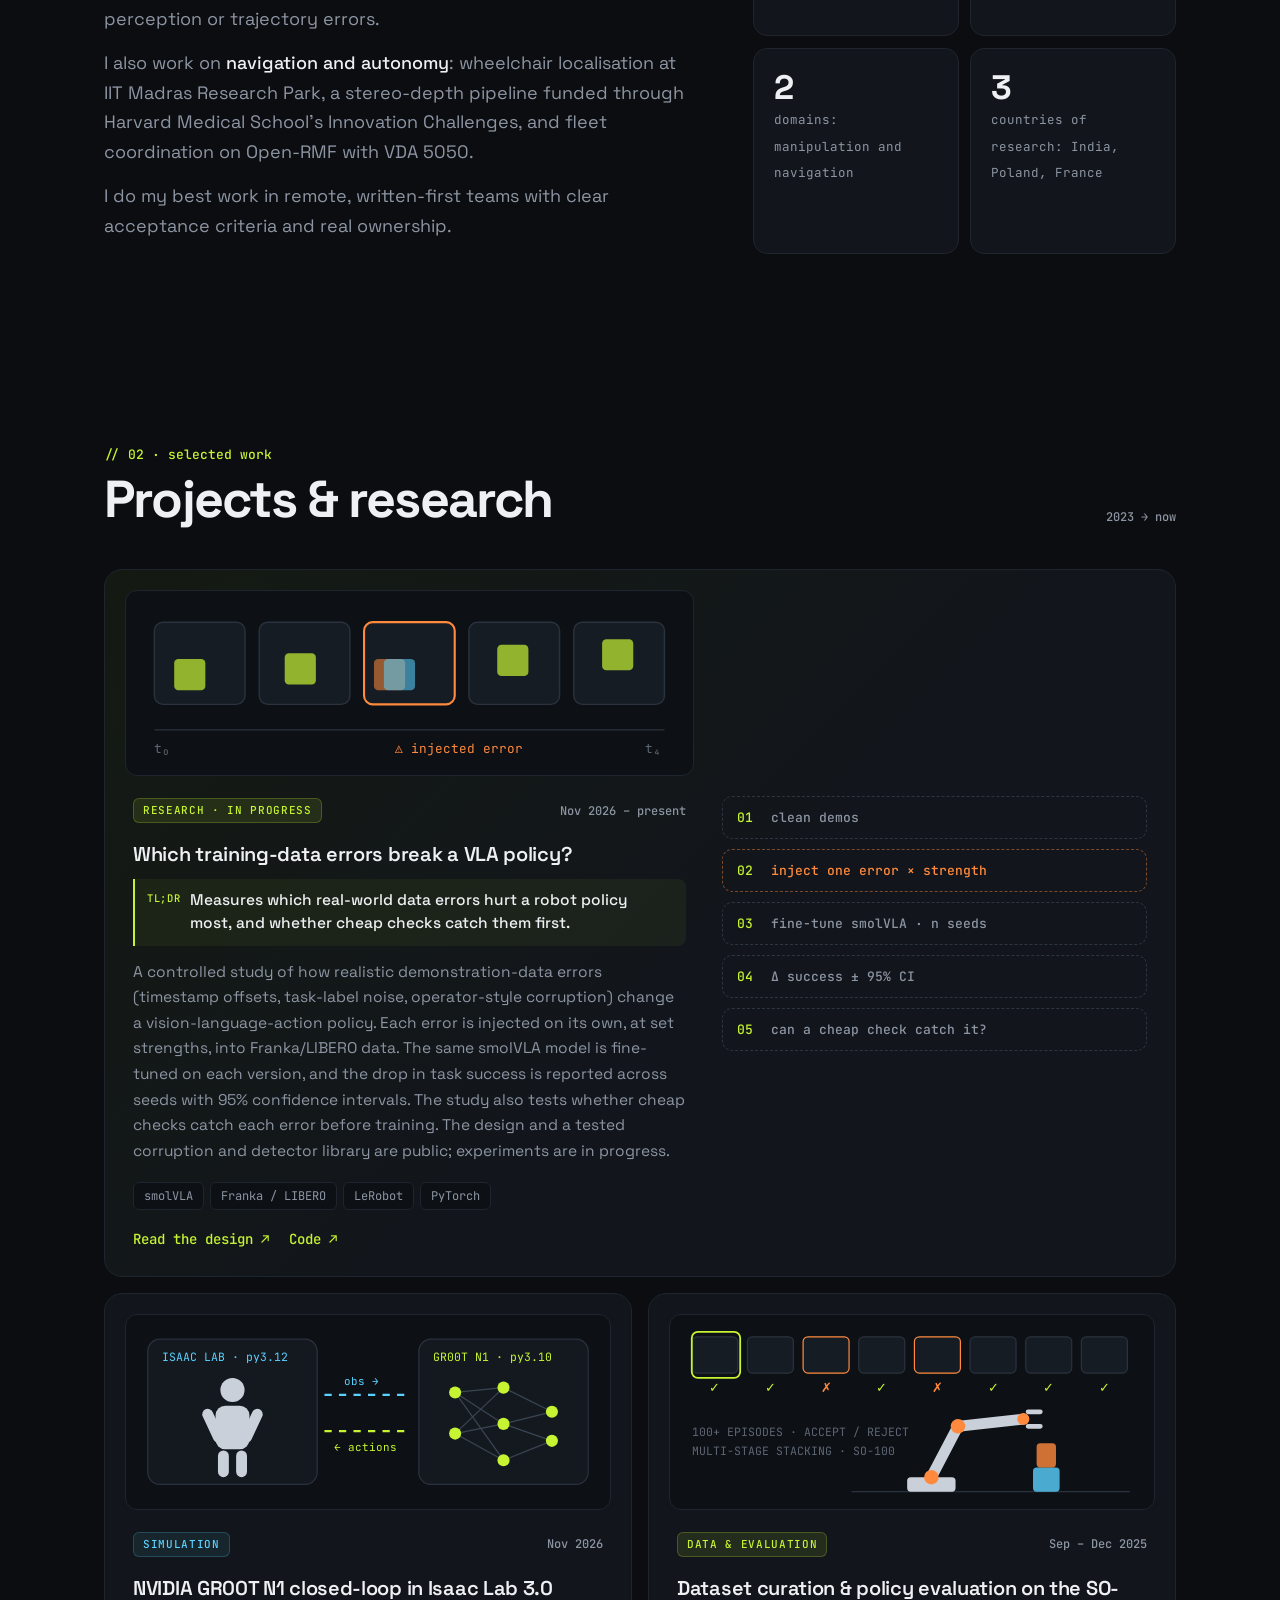
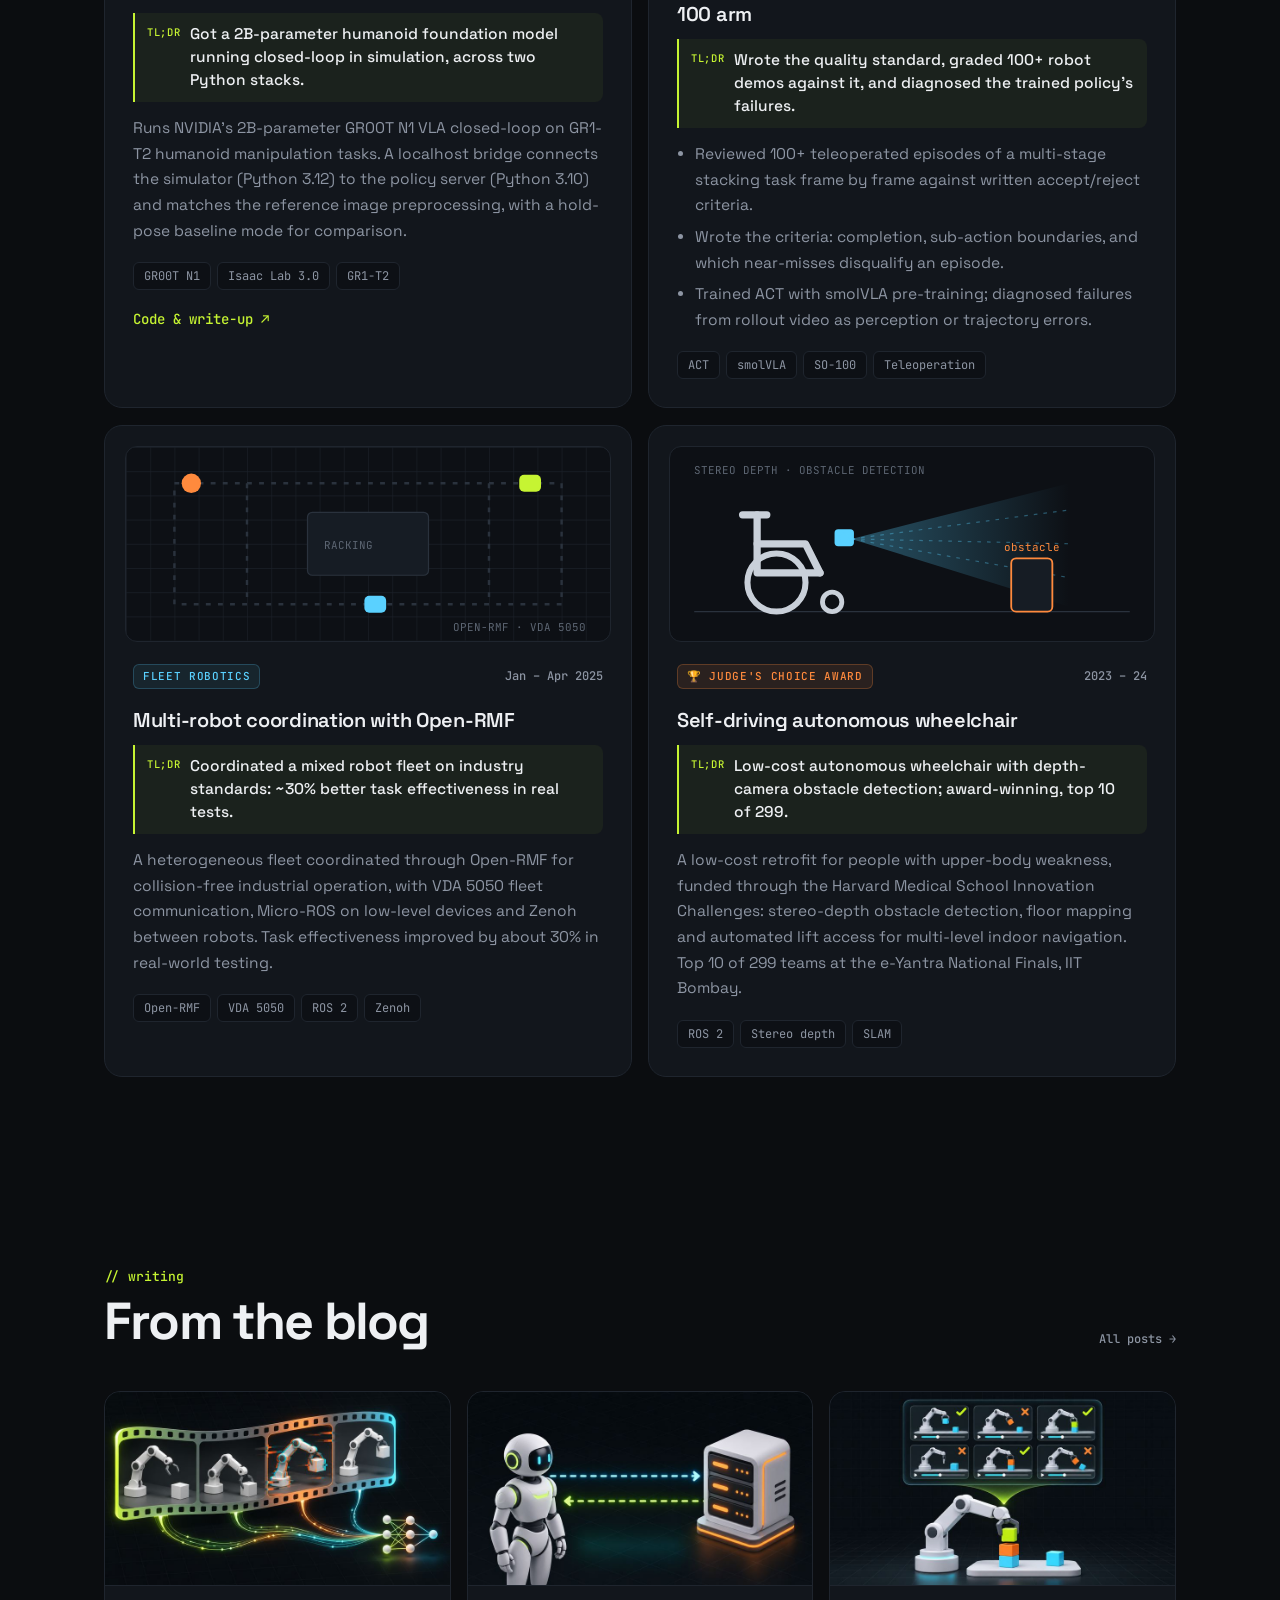
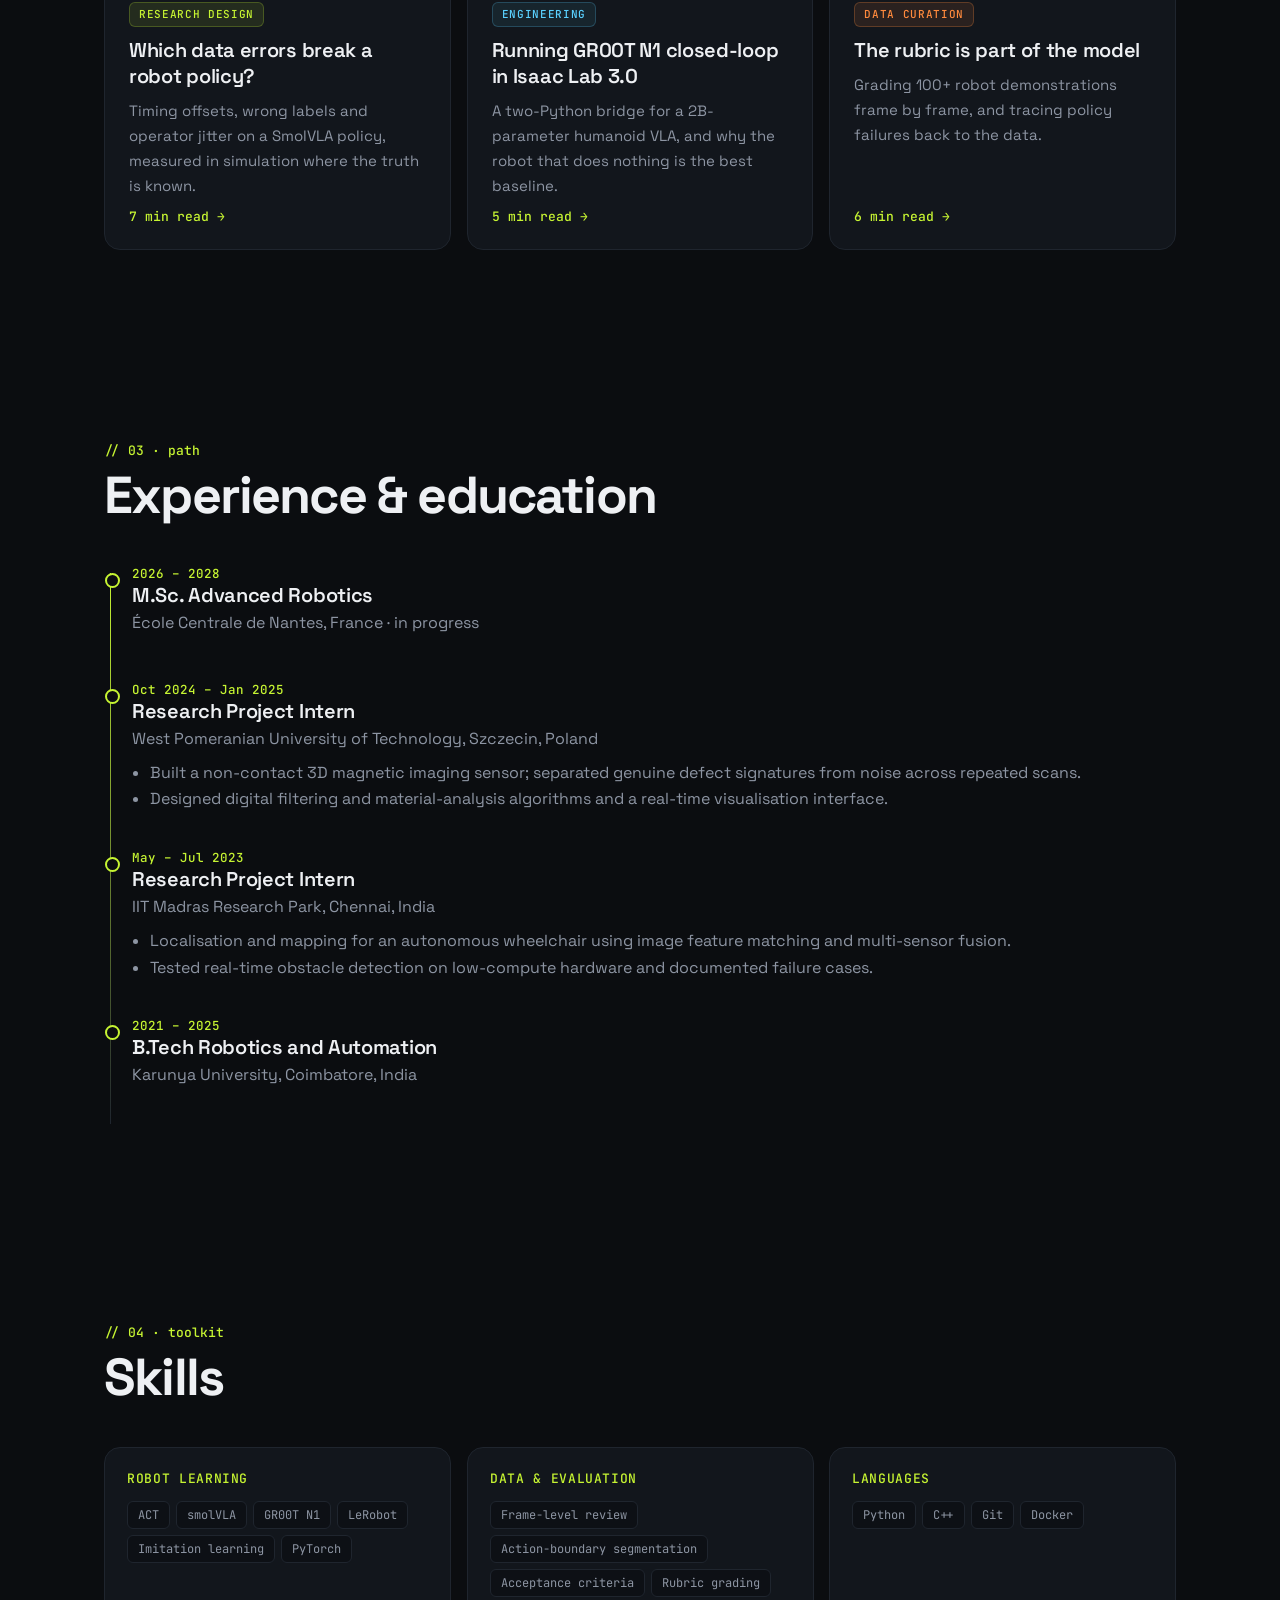
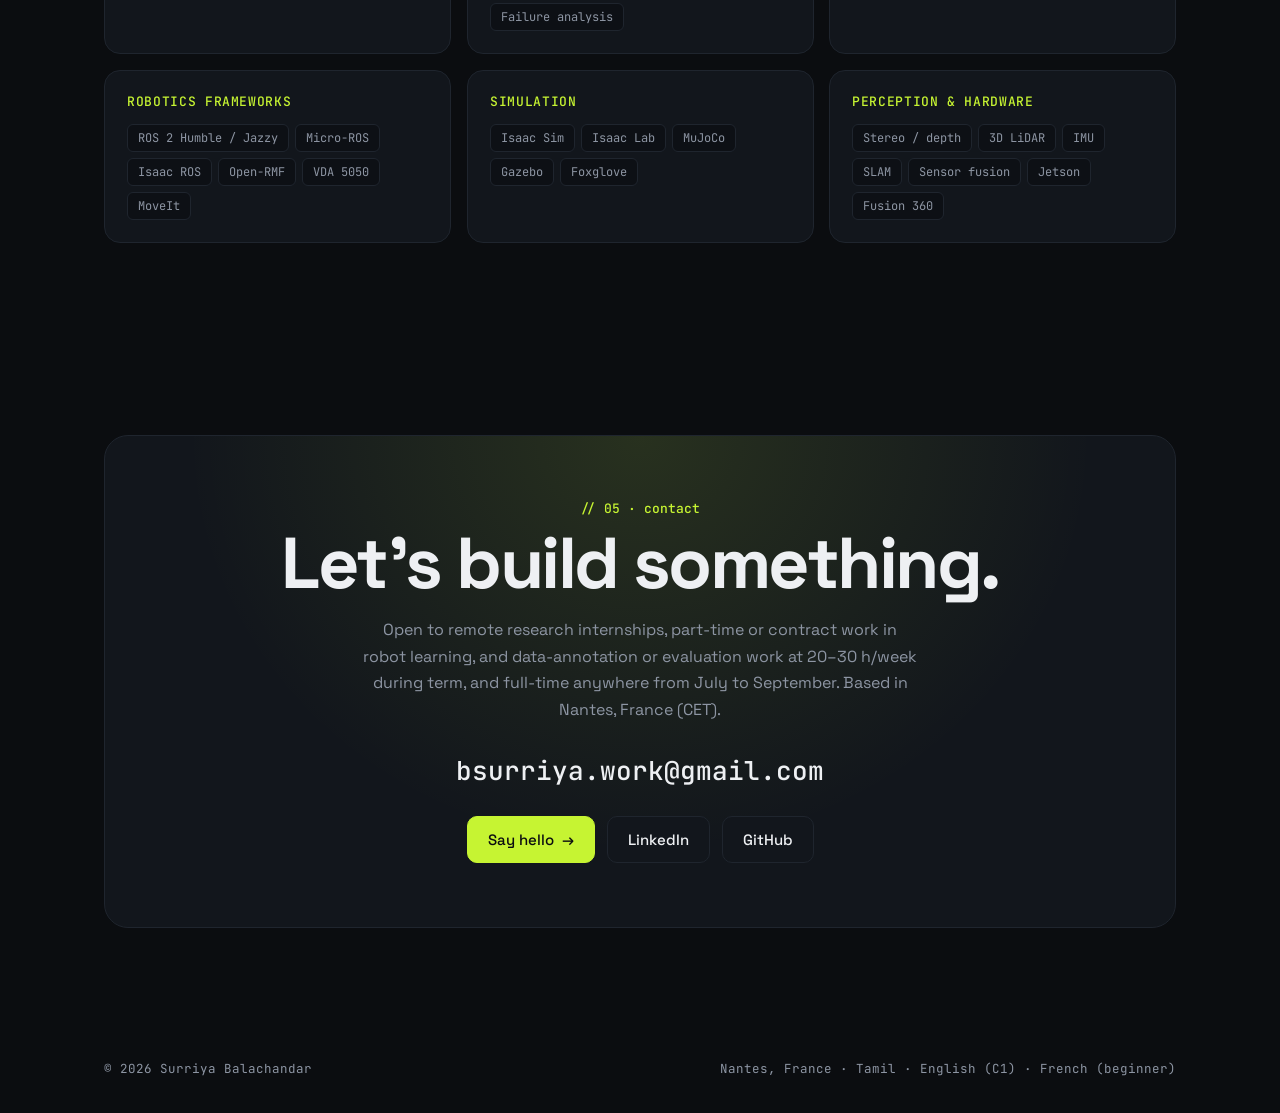
==== commit 3c2f4ef7: "Use canonical /blog path without trailing slash" ====
--- a/index.html
+++ b/index.html
@@ -216,7 +216,7 @@
       <li><a href="#work"><span>02</span>work</a></li>
       <li><a href="#experience"><span>03</span>experience</a></li>
       <li><a href="#skills"><span>04</span>skills</a></li>
-      <li><a href="/blog/"><span>✎</span>blog</a></li>
+      <li><a href="/blog"><span>✎</span>blog</a></li>
       <li><a href="#contact"><span>05</span>contact</a></li>
     </ul></nav>
   </div>
@@ -515,7 +515,7 @@
 
   <section id="writing" class="wrap">
     <div class="sec-head reveal"><div><span class="kicker">// writing</span><h2>From the blog</h2></div>
-      <a class="date" href="/blog/">All posts →</a></div>
+      <a class="date" href="/blog">All posts →</a></div>
     <div class="posts">
       <a class="post reveal" href="/blog/vla-data-errors"><img src="/blog/img/vla-sm.jpg" alt="" width="800" height="450" loading="lazy"><span class="chip">Research design</span><h3>Which data errors break a robot policy?</h3><p>Timing offsets, wrong labels and operator jitter on a SmolVLA policy, measured in simulation where the truth is known.</p><span class="go">7 min read →</span></a>
       <a class="post reveal" href="/blog/gr00t-isaac-lab"><img src="/blog/img/gr00t-sm.jpg" alt="" width="800" height="450" loading="lazy"><span class="chip c">Engineering</span><h3>Running GR00T N1 closed-loop in Isaac Lab 3.0</h3><p>A two-Python bridge for a 2B-parameter humanoid VLA, and why the robot that does nothing is the best baseline.</p><span class="go">5 min read →</span></a>
